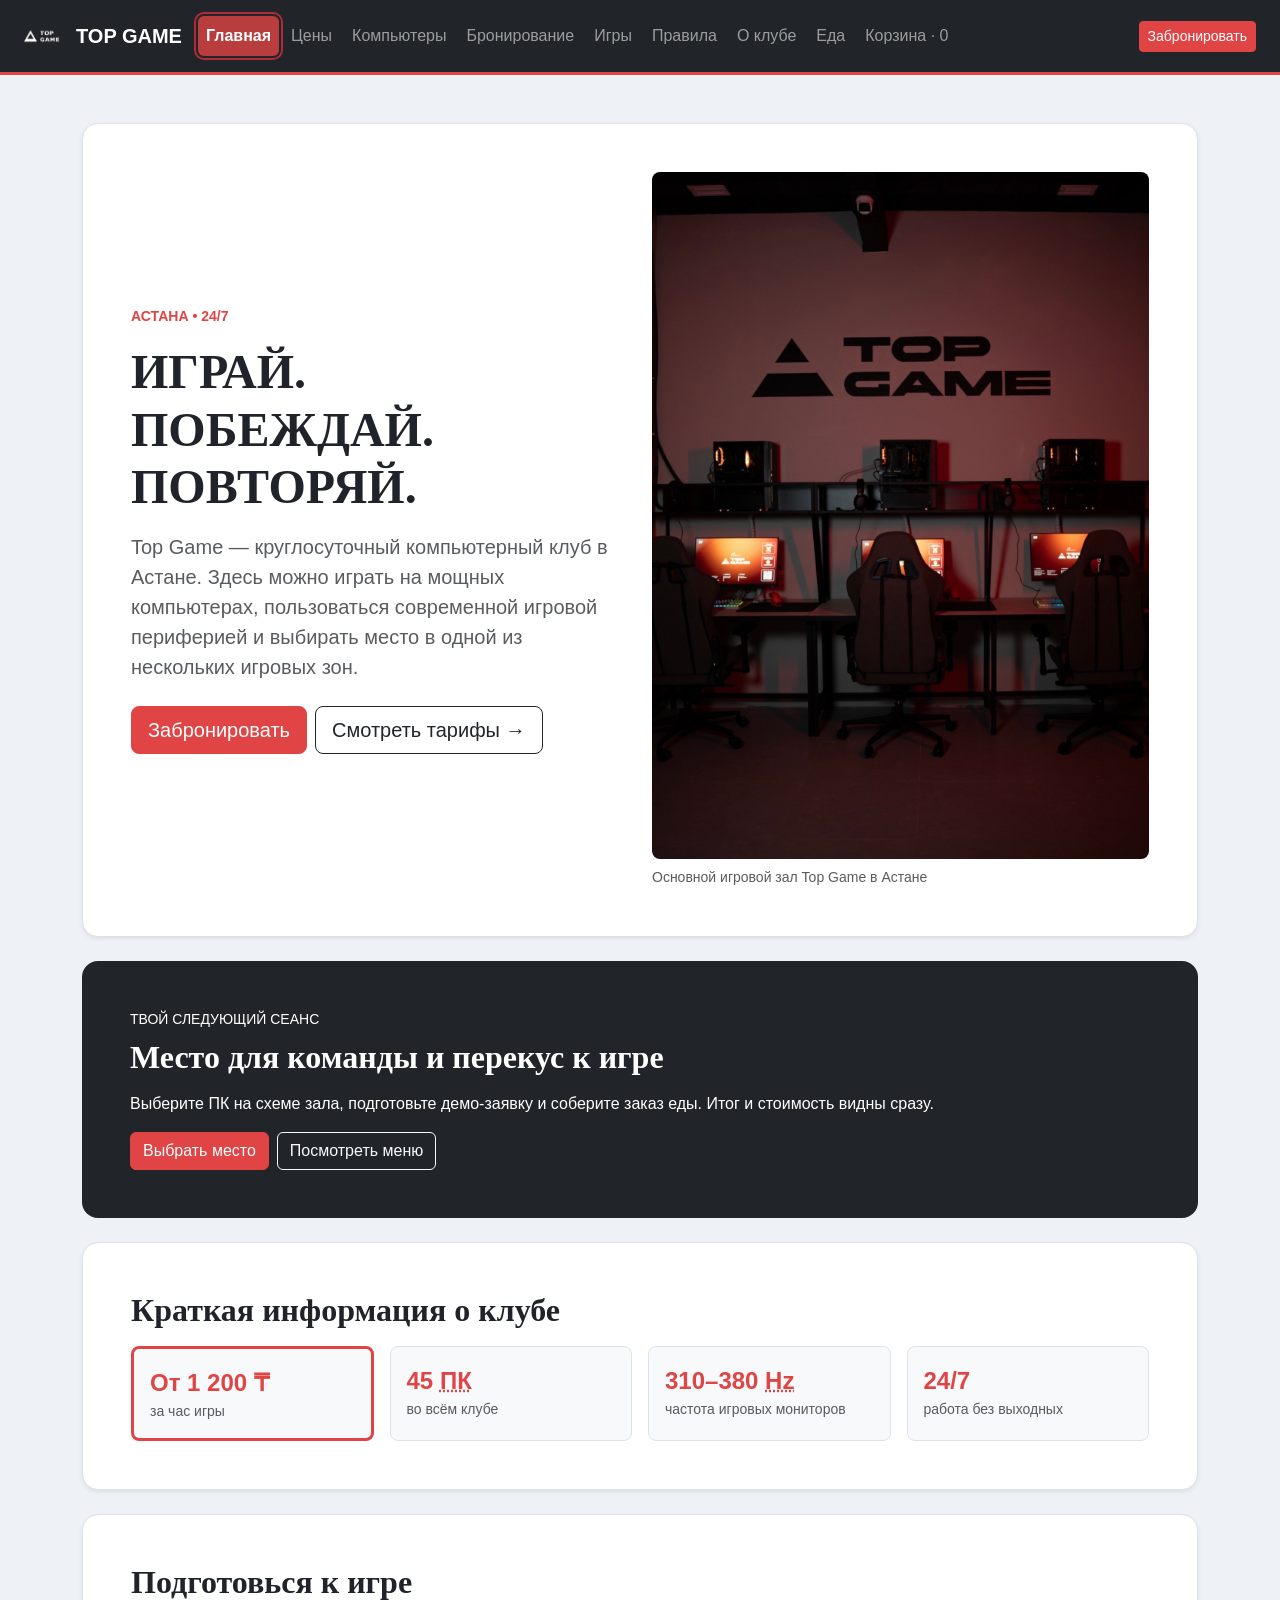
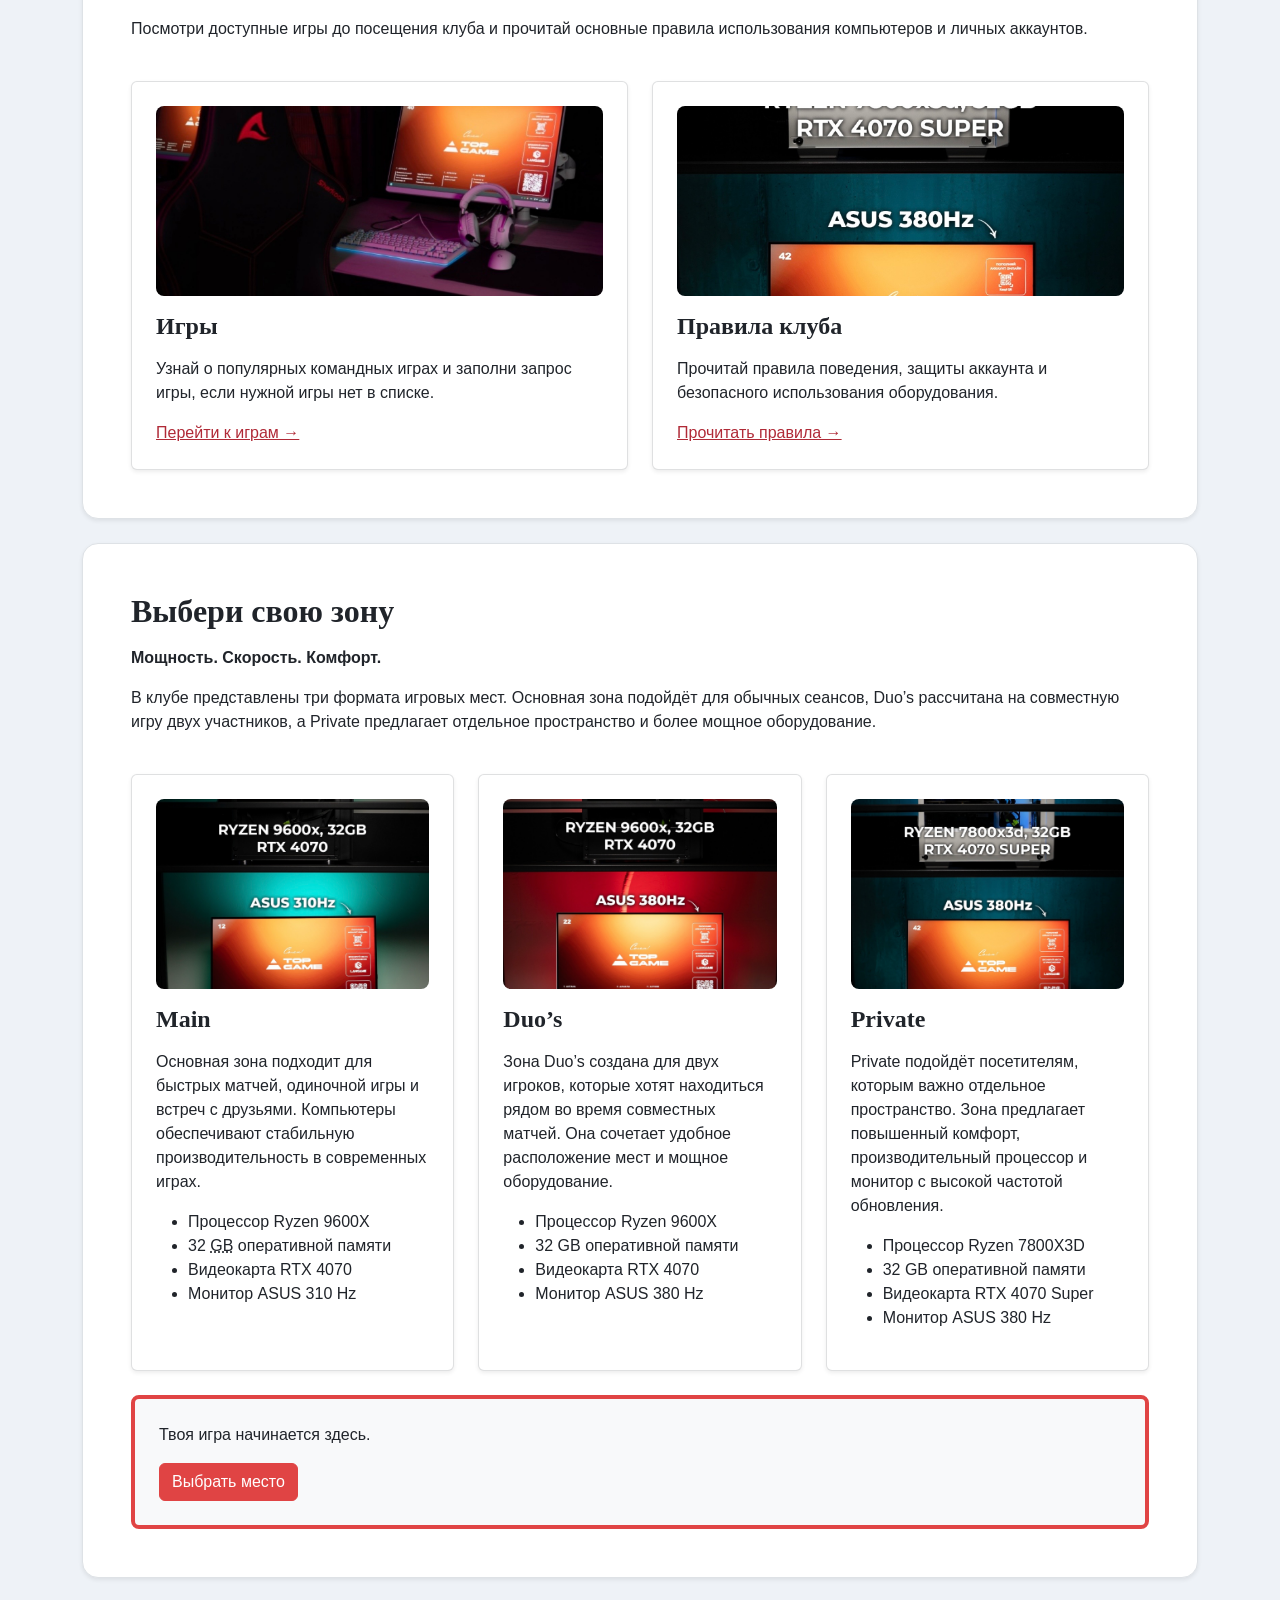
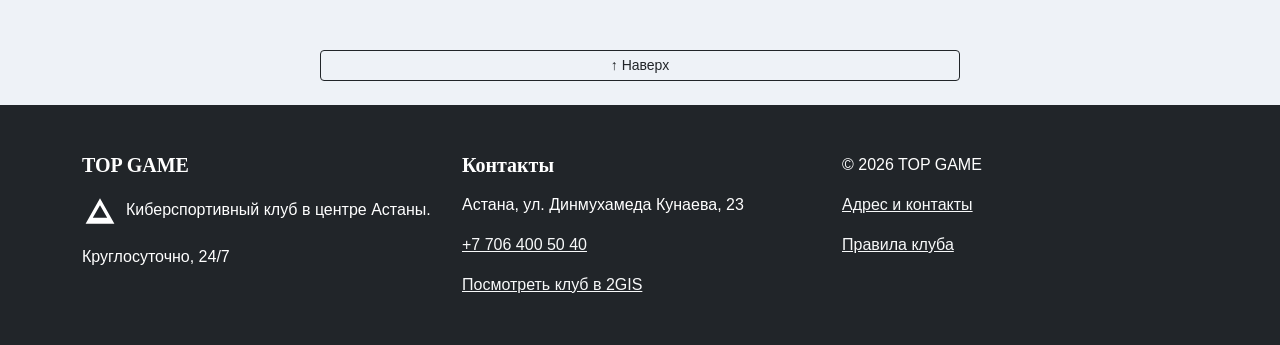
==== index.html @ 4247e0f8 "Add shared navigation and food menu, cart and demo checkout" ====
<!DOCTYPE html>
<html lang="ru">
    <head>
        <meta charset="UTF-8">
        <meta name="viewport" content="width=device-width, initial-scale=1.0">
        <meta name="description" content="Главная страница компьютерного клуба Top Game в Астане">
        <meta name="author" content="Ulan">
        <title>Главная — TOP GAME</title>
        <!-- Bootstrap supplies the layout; only CSS is used. -->
        <link rel="stylesheet" href="css/bootstrap.min.css">
        <link rel="stylesheet" href="css/base.css">
        <script src="js/data.js" defer></script>
        <script src="js/logic.js" defer></script>
        <script src="js/main.js" defer></script>
        <script src="js/food.js" defer></script>
    </head>
    <body id="page-top">
        <a id="skip-content" href="#index-content" class="visually-hidden-focusable d-inline-block p-3">Перейти к содержимому</a><!-- Authors: Ulan and Ali and Amir-->
        <!-- Bootstrap navbar layout; the mobile menu uses an HTML checkbox and CSS so the site needs no JavaScript. -->
        <header id="site-header" class="navbar navbar-expand-xl bg-dark border-bottom border-danger border-3 py-3" data-bs-theme="dark">
    <div class="container-fluid px-3 px-lg-4">
        <a id="brand-link" href="index.html" aria-label="Главная страница TOP GAME" class="navbar-brand d-flex align-items-center gap-2 fw-bold"><img src="images/logo.png" alt="Логотип TOP GAME" width="44" height="44" class="img-fluid object-fit-contain"><span>TOP GAME</span></a>
        <input type="checkbox" id="main-navigation-toggle" class="navbar-toggler-check visually-hidden d-xl-none" aria-controls="main-navigation">
        <label for="main-navigation-toggle" class="navbar-toggler d-xl-none"><span class="visually-hidden">Открыть или закрыть меню</span><span class="navbar-toggler-icon" aria-hidden="true"></span></label>
        <div id="main-navigation" class="navbar-collapse">
<nav aria-label="Основная навигация" class="flex-grow-1"><ul class="navbar-nav mx-xl-auto gap-xl-1">
<li class="nav-item"><a id="nav-index" href="index.html" class="nav-link px-2 active fw-bold" aria-current="page">Главная</a></li>
<li class="nav-item"><a id="nav-prices" href="prices.html" class="nav-link px-2">Цены</a></li>
<li class="nav-item"><a id="nav-computers" href="computers.html" class="nav-link px-2">Компьютеры</a></li>
<li class="nav-item"><a id="nav-booking" href="booking.html" class="nav-link px-2">Бронирование</a></li>
<li class="nav-item"><a id="nav-games" href="games.html" class="nav-link px-2">Игры</a></li>
<li class="nav-item"><a id="nav-rules" href="rules.html" class="nav-link px-2">Правила</a></li>
<li class="nav-item"><a id="nav-about" href="about.html" class="nav-link px-2">О клубе</a></li>
</ul></nav>
        <a id="header-booking-link" href="booking.html#booking-form" class="btn btn-danger btn-sm mt-3 mt-xl-0 ms-xl-3">Забронировать</a>
</div>
    </div>
</header>
        <!-- container limits long text to a readable width and stays centered at each Bootstrap breakpoint. -->
        <main class="container py-4 py-lg-5" id="index-content">
            <section class="bg-white border rounded-4 p-3 p-md-4 p-lg-5 mb-4 shadow-sm" id="index-section-1">
                <div class="row g-4 align-items-center">
                    <header class="col-12 col-lg-6">
                        <p class="text-danger fw-semibold text-uppercase small mb-3">Астана • 24/7</p>
                        <h1 class="fw-bold display-5 mb-3 text-center text-md-start" id="index-h1-1">ИГРАЙ.<br>ПОБЕЖДАЙ.<br>ПОВТОРЯЙ.</h1>
                        <p class="lead text-body-secondary mb-3">
                    Top Game — круглосуточный компьютерный клуб в Астане.
                    Здесь можно играть на мощных компьютерах, пользоваться
                    современной игровой периферией и выбирать место в одной
                    из нескольких игровых зон.
                </p>
                        <nav aria-label="Основные действия" class="d-flex flex-wrap gap-2 mt-4">
                            <a href="booking.html" class="btn btn-danger btn-lg" id="index-a-1">Забронировать</a>
                            <a href="prices.html" class="btn btn-outline-dark btn-lg" id="index-a-2">Смотреть тарифы →</a>
                        </nav>
                    </header>
                    <figure class="mb-0 col-12 col-lg-6" id="index-figure-1">
                        <img src="images/hero.jpg" alt="Основной игровой зал компьютерного клуба Top Game" class="img-fluid w-100 rounded-3">
                        <figcaption class="small text-body-secondary mt-2">Основной игровой зал Top Game в Астане</figcaption>
                    </figure>
                </div>
            </section>
            <aside aria-labelledby="features-title" class="bg-white border rounded-4 p-3 p-md-4 p-lg-5 mb-4 shadow-sm" id="index-aside-1">
                <h2 id="features-title" class="fw-bold h2 mb-3">Краткая информация о клубе</h2>
                <ul class="row g-3 list-unstyled mb-0">
                    <li class="col-12 col-sm-6 col-lg-3">
                        <div class="border rounded-3 p-3 h-100 bg-body-tertiary border-danger border-top border-3">
                            <strong class="d-block text-danger fs-4 fw-bold">От 1 200 ₸</strong>
                            <span class="d-block text-body-secondary small">за час игры</span>
                        </div>
                    </li>
                    <li class="col-12 col-sm-6 col-lg-3">
                        <div class="border rounded-3 p-3 h-100 bg-body-tertiary">
                            <strong class="d-block text-danger fs-4 fw-bold">45 <abbr title="персональных компьютеров">ПК</abbr>
                            </strong>
                            <span class="d-block text-body-secondary small">во всём клубе</span>
                        </div>
                    </li>
                    <li class="col-12 col-sm-6 col-lg-3">
                        <div class="border rounded-3 p-3 h-100 bg-body-tertiary">
                            <strong class="d-block text-danger fs-4 fw-bold">310–380 <abbr title="герц">Hz</abbr>
                            </strong>
                            <span class="d-block text-body-secondary small">частота игровых мониторов</span>
                        </div>
                    </li>
                    <li class="col-12 col-sm-6 col-lg-3">
                        <div class="border rounded-3 p-3 h-100 bg-body-tertiary">
                            <strong class="d-block text-danger fs-4 fw-bold">24/7</strong>
                            <span class="d-block text-body-secondary small">работа без выходных</span>
                        </div>
                    </li>
                </ul>
            </aside>
            <section id="visitor-guide" class="bg-white border rounded-4 p-3 p-md-4 p-lg-5 mb-4 shadow-sm">
                <header>
                    <h2 class="fw-bold h2 mb-3">Подготовься к игре</h2>
                    <p class="mb-3">
                    Посмотри доступные игры до посещения клуба и прочитай
                    основные правила использования компьютеров и личных аккаунтов.
                </p>
                </header>
                <!-- div используется только для размещения двух самостоятельных статей рядом. -->
                <!-- Bootstrap Cards / grid: official card and card-body markup adapted to existing club content; semantic articles and figures retained. https://getbootstrap.com/docs/5.3/components/card/ -->
                <div class="mt-1 row g-4">
                    <div class="col-12 col-md-6">
                        <article class="card h-100 shadow-sm" id="index-article-1">
                            <div class="card-body p-3 p-lg-4">
                                <img src="images/peripherals.jpg" alt="Игровая клавиатура, мышь и гарнитура Top Game" class="w-100 object-fit-cover rounded-3 mb-3" height="190">
                                <h3 class="fw-bold h4 mb-3 card-title">Игры</h3>
                                <p class="mb-3 card-text">
                        Узнай о популярных командных играх и заполни запрос игры,
                        если нужной игры нет в списке.
                    </p>
                                <a href="games.html" id="index-a-3">Перейти к играм →</a>
                            </div>
                        </article>
                    </div>
                    <div class="col-12 col-md-6">
                        <article class="card h-100 shadow-sm" id="index-article-2">
                            <div class="card-body p-3 p-lg-4">
                                <img src="images/private-zone.jpg" alt="Аккуратно организованное место в зоне Private" class="w-100 object-fit-cover rounded-3 mb-3" height="190">
                                <h3 class="fw-bold h4 mb-3 card-title">Правила клуба</h3>
                                <p class="mb-3 card-text">
                        Прочитай правила поведения, защиты аккаунта и
                        безопасного использования оборудования.
                    </p>
                                <a href="rules.html" id="index-a-4">Прочитать правила →</a>
                            </div>
                        </article>
                    </div>
                </div>
            </section>
            <section id="gaming-zones" class="bg-white border rounded-4 p-3 p-md-4 p-lg-5 mb-4 shadow-sm">
                <header>
                    <h2 class="fw-bold h2 mb-3">Выбери свою зону</h2>
                    <p class="mb-3">
                        <strong>Мощность. Скорость. Комфорт.</strong>
                    </p>
                    <p class="mb-3">
                    В клубе представлены три формата игровых мест. Основная
                    зона подойдёт для обычных сеансов, Duo’s рассчитана на
                    совместную игру двух участников, а Private предлагает
                    отдельное пространство и более мощное оборудование.
                </p>
                </header>
                <!-- div используется только для расположения самостоятельных статей в сетке и не заменяет смысловой раздел -->
                <!-- Bootstrap Cards / grid: official card and card-body markup adapted to existing club content; semantic articles and figures retained. https://getbootstrap.com/docs/5.3/components/card/ -->
                <div class="mt-1 row g-4">
                    <div class="col-12 col-md-6 col-lg-4">
                        <article class="card h-100 shadow-sm" id="index-article-3">
                            <div class="card-body p-3 p-lg-4">
                                <img src="images/main-zone.jpg" alt="Компьютерное место в основной зоне Main" class="w-100 object-fit-cover rounded-3 mb-3" height="190">
                                <h3 class="fw-bold h4 mb-3 card-title">Main</h3>
                                <p class="mb-3 card-text">
                        Основная зона подходит для быстрых матчей, одиночной
                        игры и встреч с друзьями. Компьютеры обеспечивают
                        стабильную производительность в современных играх.
                    </p>
                                <ul>
                                    <li>Процессор Ryzen 9600X</li>
                                    <li>32 <abbr title="гигабайта">GB</abbr> оперативной памяти</li>
                                    <li>Видеокарта RTX 4070</li>
                                    <li>Монитор ASUS 310 Hz</li>
                                </ul>
                            </div>
                        </article>
                    </div>
                    <div class="col-12 col-md-6 col-lg-4">
                        <article class="card h-100 shadow-sm" id="index-article-4">
                            <div class="card-body p-3 p-lg-4">
                                <img src="images/duos-zone.jpg" alt="Два компьютерных места в игровой зоне Duo’s" class="w-100 object-fit-cover rounded-3 mb-3" height="190">
                                <h3 class="fw-bold h4 mb-3 card-title">Duo’s</h3>
                                <p class="mb-3 card-text">
                        Зона Duo’s создана для двух игроков, которые хотят
                        находиться рядом во время совместных матчей. Она
                        сочетает удобное расположение мест и мощное оборудование.
                    </p>
                                <ul>
                                    <li>Процессор Ryzen 9600X</li>
                                    <li>32 GB оперативной памяти</li>
                                    <li>Видеокарта RTX 4070</li>
                                    <li>Монитор ASUS 380 Hz</li>
                                </ul>
                            </div>
                        </article>
                    </div>
                    <div class="col-12 col-md-6 col-lg-4">
                        <article class="card h-100 shadow-sm" id="index-article-5">
                            <div class="card-body p-3 p-lg-4">
                                <img src="images/private-zone.jpg" alt="Компьютерное место в приватной зоне Private" class="w-100 object-fit-cover rounded-3 mb-3" height="190">
                                <h3 class="fw-bold h4 mb-3 card-title">Private</h3>
                                <p class="mb-3 card-text">
                        Private подойдёт посетителям, которым важно отдельное
                        пространство. Зона предлагает повышенный комфорт,
                        производительный процессор и монитор с высокой
                        частотой обновления.
                    </p>
                                <ul>
                                    <li>Процессор Ryzen 7800X3D</li>
                                    <li>32 GB оперативной памяти</li>
                                    <li>Видеокарта RTX 4070 Super</li>
                                    <li>Монитор ASUS 380 Hz</li>
                                </ul>
                            </div>
                        </article>
                    </div>
                </div>
                <footer class="bg-body-tertiary border border-start border-danger border-4 rounded-3 p-3 p-md-4 mt-4">
                    <p class="mb-3">Твоя игра начинается здесь.</p>
                    <a href="booking.html" class="btn btn-danger" id="index-a-5">Выбрать место</a>
                </footer>
            </section>
        </main>
        <a href="#page-top" class="btn btn-outline-dark btn-sm d-block mx-auto mb-4 w-50" id="index-a-6">↑ Наверх</a>
        <footer id="site-footer" class="bg-dark text-white py-5 mt-4">
    <div class="container"><div class="row g-4 align-items-start">
        <section class="col-12 col-md-6 col-lg-4" aria-labelledby="footer-brand-title">
            <h2 id="footer-brand-title" class="h5 fw-bold mb-3">TOP GAME</h2>
            <p><img src="images/logo-mark-white.svg" alt="Знак TOP GAME" width="36" class="img-fluid me-2">Киберспортивный клуб в центре Астаны.</p>
            <p class="mb-0">Круглосуточно, 24/7</p>
        </section>
        <section class="col-12 col-md-6 col-lg-4" aria-labelledby="footer-contacts-title">
            <h2 id="footer-contacts-title" class="h5 fw-bold mb-3">Контакты</h2>
            <address class="fst-normal">
<p>Астана, ул. Динмухамеда Кунаева, 23</p>
<a id="footer-phone" href="tel:+77064005040" class="link-light">+7 706 400 50 40</a>
</address>
            <a id="footer-map" href="https://2gis.kz/astana/firm/70000001080411948" target="_blank" rel="noopener noreferrer" class="link-light">Посмотреть клуб в 2GIS</a>
        </section>
        <div class="col-12 col-md-6 col-lg-4">
<p>© 2026 TOP GAME</p>
<p><a id="footer-contacts-link" href="about.html#contacts" class="link-light">Адрес и контакты</a></p>
<a id="footer-rules-link" href="rules.html" class="link-light">Правила клуба</a>
</div>
    </div></div>
</footer>
    </body>
</html>
---- css/base.css ----
/* Bootstrap owns layout, spacing, typography scales and breakpoints.
   These rules add the club's visual identity without rebuilding its grid. */
:root {
    --bs-body-bg: #eef2f7;
    --bs-body-color: #20242a;
    --bs-body-font-family: Arial, Helvetica, sans-serif;
    --bs-danger-rgb: 224, 68, 68;
    --bs-link-color: #b02a37;
    --bs-link-color-rgb: 176, 42, 55;
    --bs-link-hover-color: #842029;
    --bs-link-hover-color-rgb: 132, 32, 41;
}

/* Keep the club's original serif display font for headings. */
h1,
h2,
h3,
.card-title {
    font-family: Georgia, "Times New Roman", serif;
}

/* Use the club red for primary actions and provide a clear hover shade. */
.btn-danger {
    --bs-btn-bg: #e04444;
    --bs-btn-border-color: #e04444;
    --bs-btn-hover-bg: #c93838;
    --bs-btn-hover-border-color: #c93838;
    --bs-btn-active-bg: #b02a37;
    --bs-btn-active-border-color: #b02a37;
}

/* Match outlined actions to the same palette. */
.btn-outline-danger {
    --bs-btn-color: #b02a37;
    --bs-btn-border-color: #b02a37;
    --bs-btn-hover-bg: #b02a37;
    --bs-btn-hover-border-color: #b02a37;
}

/* A subtle club-red highlight makes navigation states easy to spot. */
.navbar .nav-link {
    border-radius: var(--bs-border-radius);
    transition: color 150ms ease, background-color 150ms ease;
}

.navbar .nav-link:hover,
.navbar .nav-link:focus-visible,
.navbar .nav-link.active {
    color: #fff;
    background-color: rgba(var(--bs-danger-rgb), 0.8);
}

/* Bootstrap cards use a light gray surface by default; keep content white. */
.card {
    --bs-card-bg: #fff;
    --bs-card-border-color: rgba(32, 36, 42, 0.14);
}

/* Carry the brand color into focused form controls and selected checkboxes. */
.form-control:focus,
.form-select:focus {
    border-color: #e04444;
    box-shadow: 0 0 0 0.25rem rgba(224, 68, 68, 0.2);
}

.form-check-input:checked {
    background-color: #e04444;
    border-color: #e04444;
}

::selection {
    color: #fff;
    background-color: #b02a37;
}

/* The existing about-page photo needs darkening for readable white text.
   Bootstrap supplies positioning, sizing and the overlay's z-index. */
.brand-backdrop {
    filter: brightness(35%);
}

/* A checkbox keeps the mobile navigation usable without JavaScript. */
@media (max-width: 1199.98px) {
    .navbar-toggler-check:not(:checked) ~ .navbar-collapse { display: none; }
    .navbar-toggler-check:checked ~ .navbar-collapse { display: block; flex-basis: 100%; }
    .navbar-toggler-check:focus-visible + .navbar-toggler { outline: 3px solid #fff; outline-offset: 3px; }
}

/* Ready for class changes in the next assignment; no JavaScript is loaded. */
.hidden { display: none !important; }
.active { outline: 2px solid #b02a37; outline-offset: 2px; }
.selected { border-color: #b02a37 !important; box-shadow: 0 0 0 2px rgba(176, 42, 55, 0.15); }
.error { color: #842029; background-color: #f8d7da; border-color: #b02a37 !important; }
.success { color: #0f5132; background-color: #d1e7dd; border-color: #146c43 !important; }
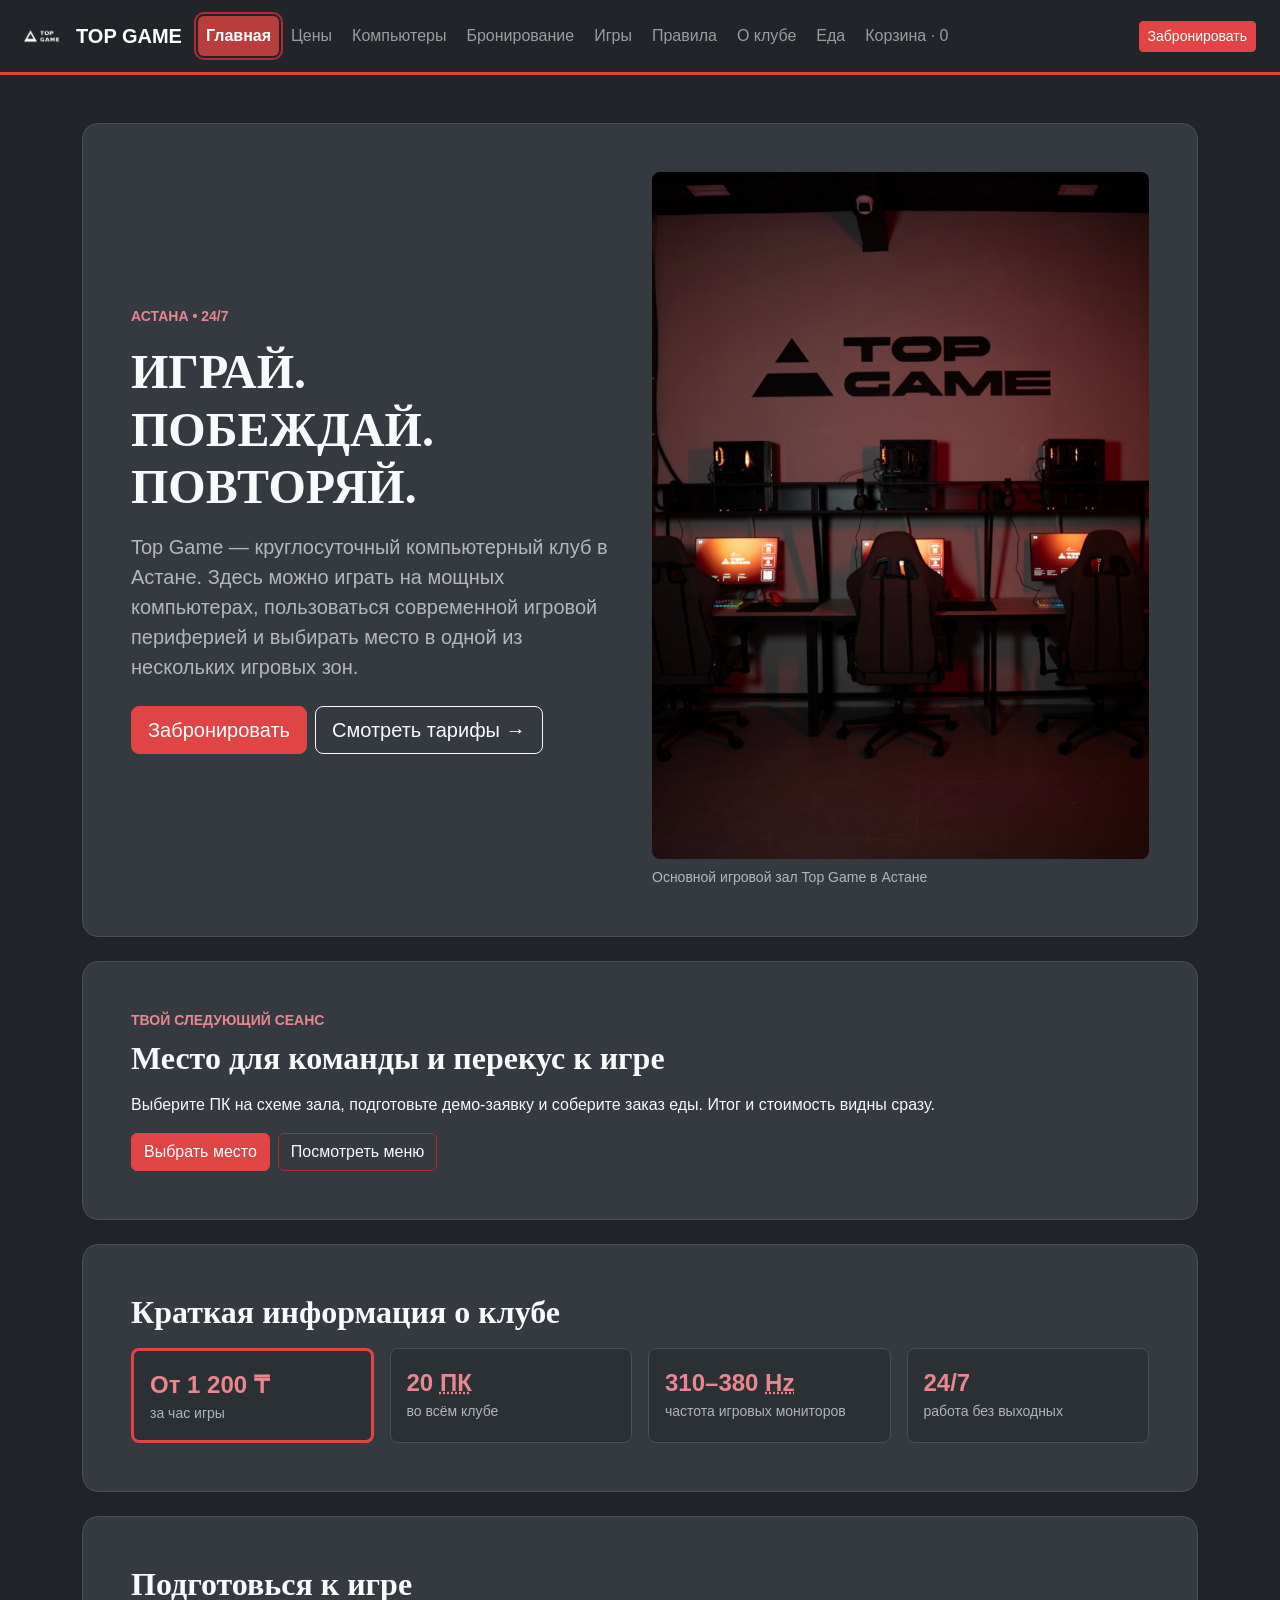
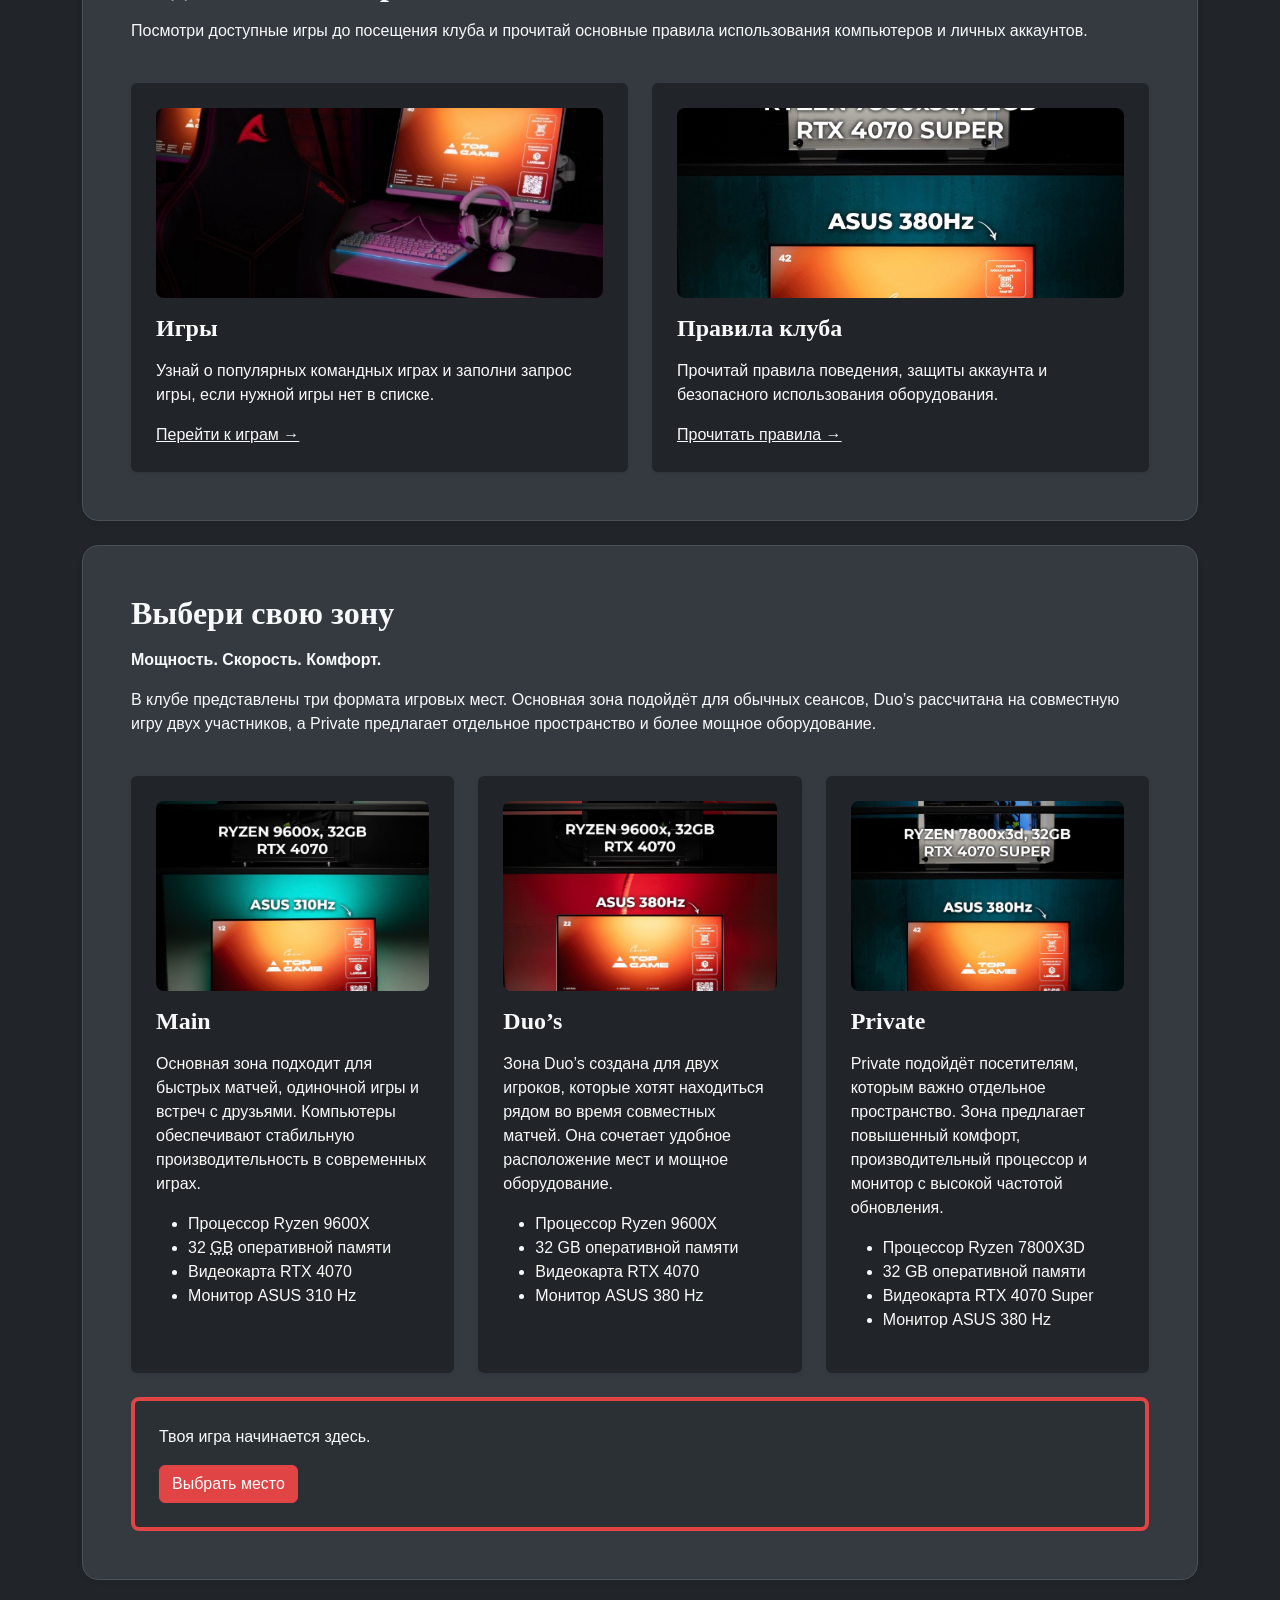
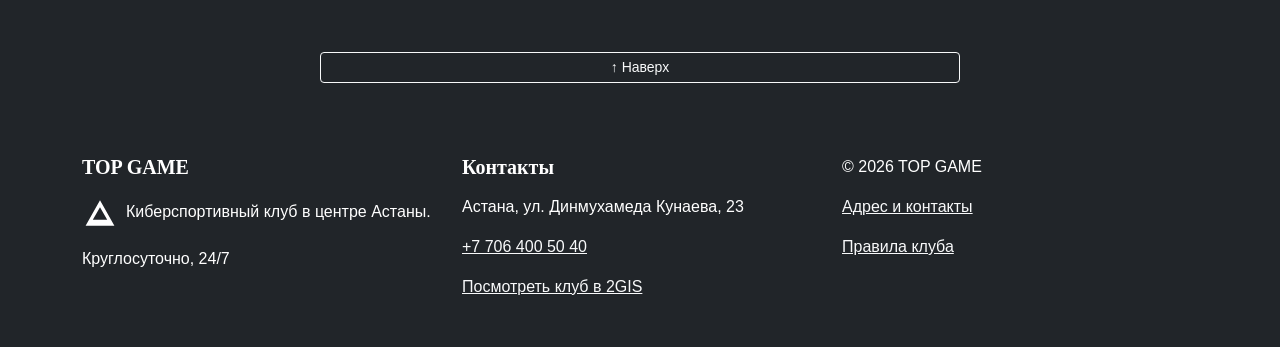
==== commit 2f55a7fb: "Add simplified JavaScript and interactive club website" ====
--- a/index.html
+++ b/index.html
@@ -1,5 +1,5 @@
 <!DOCTYPE html>
-<html lang="ru">
+<html lang="ru" data-bs-theme="dark">
     <head>
         <meta charset="UTF-8">
         <meta name="viewport" content="width=device-width, initial-scale=1.0">
@@ -14,8 +14,8 @@
         <script src="js/main.js" defer></script>
         <script src="js/food.js" defer></script>
     </head>
-    <body id="page-top">
-        <a id="skip-content" href="#index-content" class="visually-hidden-focusable d-inline-block p-3">Перейти к содержимому</a><!-- Authors: Ulan and Ali and Amir-->
+    <body id="page-top" class="bg-dark text-light">
+        <a id="skip-content" href="#index-content" class="visually-hidden-focusable d-inline-block p-3 link-light">Перейти к содержимому</a><!-- Authors: Ulan and Ali and Amir-->
         <!-- Bootstrap navbar layout; the mobile menu uses an HTML checkbox and CSS so the site needs no JavaScript. -->
         <header id="site-header" class="navbar navbar-expand-xl bg-dark border-bottom border-danger border-3 py-3" data-bs-theme="dark">
     <div class="container-fluid px-3 px-lg-4">
@@ -31,6 +31,8 @@
 <li class="nav-item"><a id="nav-games" href="games.html" class="nav-link px-2">Игры</a></li>
 <li class="nav-item"><a id="nav-rules" href="rules.html" class="nav-link px-2">Правила</a></li>
 <li class="nav-item"><a id="nav-about" href="about.html" class="nav-link px-2">О клубе</a></li>
+<li class="nav-item"><a id="nav-food" class="nav-link px-2" href="booking.html#food-menu">Еда</a></li>
+<li class="nav-item"><a id="nav-cart" class="nav-link px-2" href="booking.html#food-cart">Корзина · 0</a></li>
 </ul></nav>
         <a id="header-booking-link" href="booking.html#booking-form" class="btn btn-danger btn-sm mt-3 mt-xl-0 ms-xl-3">Забронировать</a>
 </div>
@@ -38,10 +40,12 @@
 </header>
         <!-- container limits long text to a readable width and stays centered at each Bootstrap breakpoint. -->
         <main class="container py-4 py-lg-5" id="index-content">
-            <section class="bg-white border rounded-4 p-3 p-md-4 p-lg-5 mb-4 shadow-sm" id="index-section-1">
+
+
+            <section class="bg-body-secondary border rounded-4 p-3 p-md-4 p-lg-5 mb-4 shadow-sm" id="index-section-1">
                 <div class="row g-4 align-items-center">
                     <header class="col-12 col-lg-6">
-                        <p class="text-danger fw-semibold text-uppercase small mb-3">Астана • 24/7</p>
+                        <p class="text-danger-emphasis fw-semibold text-uppercase small mb-3">Астана • 24/7</p>
                         <h1 class="fw-bold display-5 mb-3 text-center text-md-start" id="index-h1-1">ИГРАЙ.<br>ПОБЕЖДАЙ.<br>ПОВТОРЯЙ.</h1>
                         <p class="lead text-body-secondary mb-3">
                     Top Game — круглосуточный компьютерный клуб в Астане.
@@ -51,7 +55,7 @@
                 </p>
                         <nav aria-label="Основные действия" class="d-flex flex-wrap gap-2 mt-4">
                             <a href="booking.html" class="btn btn-danger btn-lg" id="index-a-1">Забронировать</a>
-                            <a href="prices.html" class="btn btn-outline-dark btn-lg" id="index-a-2">Смотреть тарифы →</a>
+                            <a href="prices.html" class="btn btn-outline-light btn-lg" id="index-a-2">Смотреть тарифы →</a>
                         </nav>
                     </header>
                     <figure class="mb-0 col-12 col-lg-6" id="index-figure-1">
@@ -60,38 +64,47 @@
                     </figure>
                 </div>
             </section>
-            <aside aria-labelledby="features-title" class="bg-white border rounded-4 p-3 p-md-4 p-lg-5 mb-4 shadow-sm" id="index-aside-1">
+            <section class="bg-body-secondary border rounded-4 p-3 p-md-4 p-lg-5 mb-4 shadow-sm">
+                <p class="small text-uppercase text-danger-emphasis fw-semibold mb-2">Твой следующий сеанс</p>
+                <h2 class="h2 fw-bold mb-3">Место для команды и перекус к игре</h2>
+                <p class="mb-3">Выберите ПК на схеме зала, подготовьте демо-заявку и соберите заказ еды. Итог и стоимость видны сразу.</p>
+                <div class="d-flex flex-wrap gap-2">
+                    <a class="btn btn-danger" href="booking.html#seat-map">Выбрать место</a>
+                    <a class="btn btn-outline-danger text-light" href="booking.html#food-menu">Посмотреть меню</a>
+                </div>
+            </section>
+            <aside aria-labelledby="features-title" class="bg-body-secondary border rounded-4 p-3 p-md-4 p-lg-5 mb-4 shadow-sm" id="index-aside-1">
                 <h2 id="features-title" class="fw-bold h2 mb-3">Краткая информация о клубе</h2>
                 <ul class="row g-3 list-unstyled mb-0">
                     <li class="col-12 col-sm-6 col-lg-3">
                         <div class="border rounded-3 p-3 h-100 bg-body-tertiary border-danger border-top border-3">
-                            <strong class="d-block text-danger fs-4 fw-bold">От 1 200 ₸</strong>
+                            <strong class="d-block text-danger-emphasis fs-4 fw-bold">От 1 200 ₸</strong>
                             <span class="d-block text-body-secondary small">за час игры</span>
                         </div>
                     </li>
                     <li class="col-12 col-sm-6 col-lg-3">
                         <div class="border rounded-3 p-3 h-100 bg-body-tertiary">
-                            <strong class="d-block text-danger fs-4 fw-bold">45 <abbr title="персональных компьютеров">ПК</abbr>
+                            <strong class="d-block text-danger-emphasis fs-4 fw-bold">20 <abbr title="персональных компьютеров">ПК</abbr>
                             </strong>
                             <span class="d-block text-body-secondary small">во всём клубе</span>
                         </div>
                     </li>
                     <li class="col-12 col-sm-6 col-lg-3">
                         <div class="border rounded-3 p-3 h-100 bg-body-tertiary">
-                            <strong class="d-block text-danger fs-4 fw-bold">310–380 <abbr title="герц">Hz</abbr>
+                            <strong class="d-block text-danger-emphasis fs-4 fw-bold">310–380 <abbr title="герц">Hz</abbr>
                             </strong>
                             <span class="d-block text-body-secondary small">частота игровых мониторов</span>
                         </div>
                     </li>
                     <li class="col-12 col-sm-6 col-lg-3">
                         <div class="border rounded-3 p-3 h-100 bg-body-tertiary">
-                            <strong class="d-block text-danger fs-4 fw-bold">24/7</strong>
+                            <strong class="d-block text-danger-emphasis fs-4 fw-bold">24/7</strong>
                             <span class="d-block text-body-secondary small">работа без выходных</span>
                         </div>
                     </li>
                 </ul>
             </aside>
-            <section id="visitor-guide" class="bg-white border rounded-4 p-3 p-md-4 p-lg-5 mb-4 shadow-sm">
+            <section id="visitor-guide" class="bg-body-secondary border rounded-4 p-3 p-md-4 p-lg-5 mb-4 shadow-sm">
                 <header>
                     <h2 class="fw-bold h2 mb-3">Подготовься к игре</h2>
                     <p class="mb-3">
@@ -103,7 +116,7 @@
                 <!-- Bootstrap Cards / grid: official card and card-body markup adapted to existing club content; semantic articles and figures retained. https://getbootstrap.com/docs/5.3/components/card/ -->
                 <div class="mt-1 row g-4">
                     <div class="col-12 col-md-6">
-                        <article class="card h-100 shadow-sm" id="index-article-1">
+                        <article class="card h-100 shadow-sm bg-dark text-light" id="index-article-1">
                             <div class="card-body p-3 p-lg-4">
                                 <img src="images/peripherals.jpg" alt="Игровая клавиатура, мышь и гарнитура Top Game" class="w-100 object-fit-cover rounded-3 mb-3" height="190">
                                 <h3 class="fw-bold h4 mb-3 card-title">Игры</h3>
@@ -111,12 +124,12 @@
                         Узнай о популярных командных играх и заполни запрос игры,
                         если нужной игры нет в списке.
                     </p>
-                                <a href="games.html" id="index-a-3">Перейти к играм →</a>
+                                <a href="games.html" id="index-a-3" class="link-light">Перейти к играм →</a>
                             </div>
                         </article>
                     </div>
                     <div class="col-12 col-md-6">
-                        <article class="card h-100 shadow-sm" id="index-article-2">
+                        <article class="card h-100 shadow-sm bg-dark text-light" id="index-article-2">
                             <div class="card-body p-3 p-lg-4">
                                 <img src="images/private-zone.jpg" alt="Аккуратно организованное место в зоне Private" class="w-100 object-fit-cover rounded-3 mb-3" height="190">
                                 <h3 class="fw-bold h4 mb-3 card-title">Правила клуба</h3>
@@ -124,13 +137,13 @@
                         Прочитай правила поведения, защиты аккаунта и
                         безопасного использования оборудования.
                     </p>
-                                <a href="rules.html" id="index-a-4">Прочитать правила →</a>
-                            </div>
-                        </article>
-                    </div>
-                </div>
-            </section>
-            <section id="gaming-zones" class="bg-white border rounded-4 p-3 p-md-4 p-lg-5 mb-4 shadow-sm">
+                                <a href="rules.html" id="index-a-4" class="link-light">Прочитать правила →</a>
+                            </div>
+                        </article>
+                    </div>
+                </div>
+            </section>
+            <section id="gaming-zones" class="bg-body-secondary border rounded-4 p-3 p-md-4 p-lg-5 mb-4 shadow-sm">
                 <header>
                     <h2 class="fw-bold h2 mb-3">Выбери свою зону</h2>
                     <p class="mb-3">
@@ -147,7 +160,7 @@
                 <!-- Bootstrap Cards / grid: official card and card-body markup adapted to existing club content; semantic articles and figures retained. https://getbootstrap.com/docs/5.3/components/card/ -->
                 <div class="mt-1 row g-4">
                     <div class="col-12 col-md-6 col-lg-4">
-                        <article class="card h-100 shadow-sm" id="index-article-3">
+                        <article class="card h-100 shadow-sm bg-dark text-light" id="index-article-3">
                             <div class="card-body p-3 p-lg-4">
                                 <img src="images/main-zone.jpg" alt="Компьютерное место в основной зоне Main" class="w-100 object-fit-cover rounded-3 mb-3" height="190">
                                 <h3 class="fw-bold h4 mb-3 card-title">Main</h3>
@@ -166,7 +179,7 @@
                         </article>
                     </div>
                     <div class="col-12 col-md-6 col-lg-4">
-                        <article class="card h-100 shadow-sm" id="index-article-4">
+                        <article class="card h-100 shadow-sm bg-dark text-light" id="index-article-4">
                             <div class="card-body p-3 p-lg-4">
                                 <img src="images/duos-zone.jpg" alt="Два компьютерных места в игровой зоне Duo’s" class="w-100 object-fit-cover rounded-3 mb-3" height="190">
                                 <h3 class="fw-bold h4 mb-3 card-title">Duo’s</h3>
@@ -185,7 +198,7 @@
                         </article>
                     </div>
                     <div class="col-12 col-md-6 col-lg-4">
-                        <article class="card h-100 shadow-sm" id="index-article-5">
+                        <article class="card h-100 shadow-sm bg-dark text-light" id="index-article-5">
                             <div class="card-body p-3 p-lg-4">
                                 <img src="images/private-zone.jpg" alt="Компьютерное место в приватной зоне Private" class="w-100 object-fit-cover rounded-3 mb-3" height="190">
                                 <h3 class="fw-bold h4 mb-3 card-title">Private</h3>
@@ -211,7 +224,7 @@
                 </footer>
             </section>
         </main>
-        <a href="#page-top" class="btn btn-outline-dark btn-sm d-block mx-auto mb-4 w-50" id="index-a-6">↑ Наверх</a>
+        <a href="#page-top" class="btn btn-outline-light btn-sm d-block mx-auto mb-4 w-50" id="index-a-6">↑ Наверх</a>
         <footer id="site-footer" class="bg-dark text-white py-5 mt-4">
     <div class="container"><div class="row g-4 align-items-start">
         <section class="col-12 col-md-6 col-lg-4" aria-labelledby="footer-brand-title">
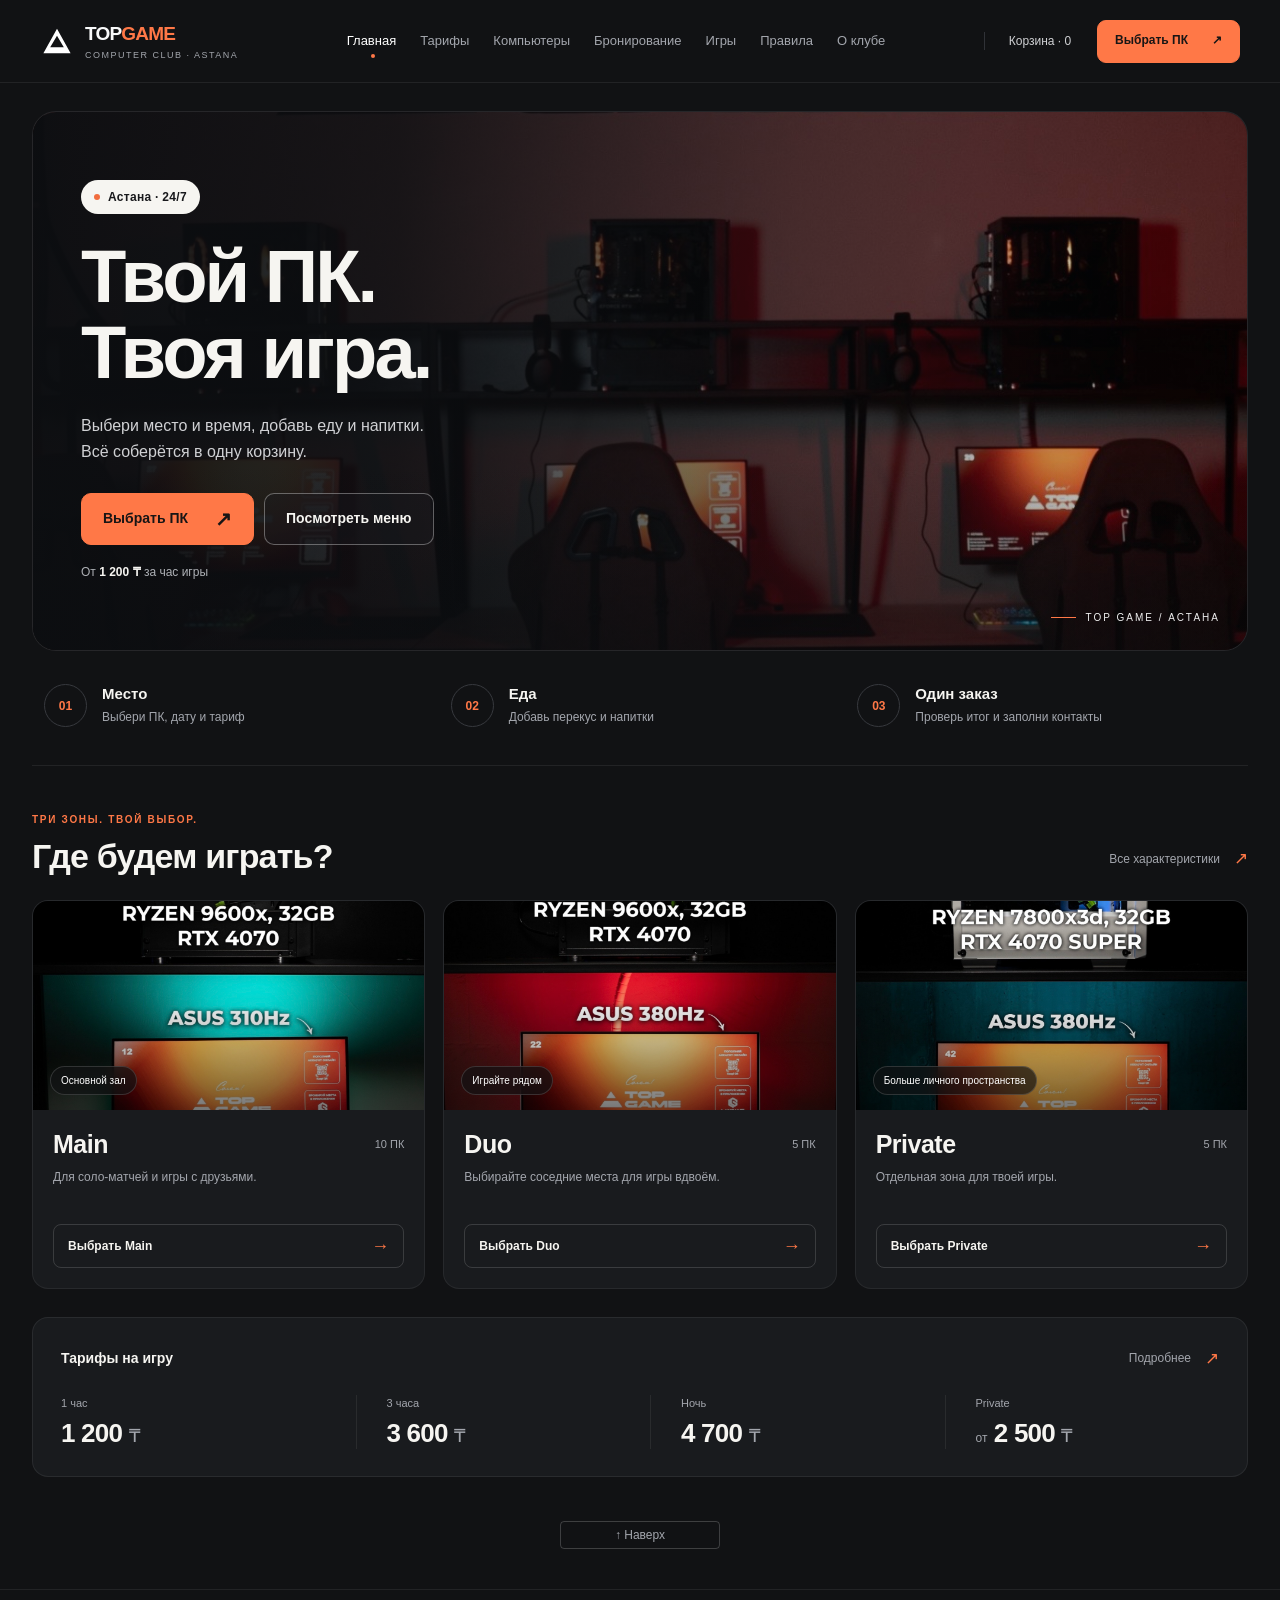
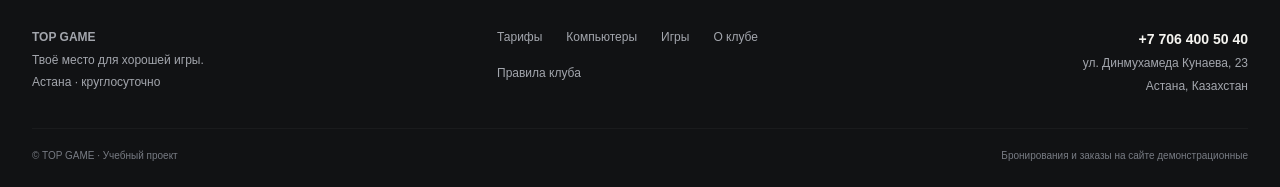
==== commit 870ba00a: "Redesign booking with unified basket and refresh club pages" ====
--- a/index.html
+++ b/index.html
@@ -2,6 +2,7 @@
 <html lang="ru" data-bs-theme="dark">
     <head>
         <meta charset="UTF-8">
+    <link rel="icon" type="image/svg+xml" href="images/logo-mark-white.svg">
         <meta name="viewport" content="width=device-width, initial-scale=1.0">
         <meta name="description" content="Главная страница компьютерного клуба Top Game в Астане">
         <meta name="author" content="Ulan">
@@ -9,243 +10,95 @@
         <!-- Bootstrap supplies the layout; only CSS is used. -->
         <link rel="stylesheet" href="css/bootstrap.min.css">
         <link rel="stylesheet" href="css/base.css">
+        <link rel="stylesheet" href="css/home.css">
         <script src="js/data.js" defer></script>
         <script src="js/logic.js" defer></script>
         <script src="js/main.js" defer></script>
         <script src="js/food.js" defer></script>
     </head>
     <body id="page-top" class="bg-dark text-light">
-        <a id="skip-content" href="#index-content" class="visually-hidden-focusable d-inline-block p-3 link-light">Перейти к содержимому</a><!-- Authors: Ulan and Ali and Amir-->
+        <a id="skip-content" href="#index-content" class="skip-link">К содержимому</a><!-- Authors: Ulan and Ali and Amir-->
         <!-- Bootstrap navbar layout; the mobile menu uses an HTML checkbox and CSS so the site needs no JavaScript. -->
-        <header id="site-header" class="navbar navbar-expand-xl bg-dark border-bottom border-danger border-3 py-3" data-bs-theme="dark">
-    <div class="container-fluid px-3 px-lg-4">
-        <a id="brand-link" href="index.html" aria-label="Главная страница TOP GAME" class="navbar-brand d-flex align-items-center gap-2 fw-bold"><img src="images/logo.png" alt="Логотип TOP GAME" width="44" height="44" class="img-fluid object-fit-contain"><span>TOP GAME</span></a>
-        <input type="checkbox" id="main-navigation-toggle" class="navbar-toggler-check visually-hidden d-xl-none" aria-controls="main-navigation">
-        <label for="main-navigation-toggle" class="navbar-toggler d-xl-none"><span class="visually-hidden">Открыть или закрыть меню</span><span class="navbar-toggler-icon" aria-hidden="true"></span></label>
-        <div id="main-navigation" class="navbar-collapse">
-<nav aria-label="Основная навигация" class="flex-grow-1"><ul class="navbar-nav mx-xl-auto gap-xl-1">
-<li class="nav-item"><a id="nav-index" href="index.html" class="nav-link px-2 active fw-bold" aria-current="page">Главная</a></li>
-<li class="nav-item"><a id="nav-prices" href="prices.html" class="nav-link px-2">Цены</a></li>
-<li class="nav-item"><a id="nav-computers" href="computers.html" class="nav-link px-2">Компьютеры</a></li>
-<li class="nav-item"><a id="nav-booking" href="booking.html" class="nav-link px-2">Бронирование</a></li>
-<li class="nav-item"><a id="nav-games" href="games.html" class="nav-link px-2">Игры</a></li>
-<li class="nav-item"><a id="nav-rules" href="rules.html" class="nav-link px-2">Правила</a></li>
-<li class="nav-item"><a id="nav-about" href="about.html" class="nav-link px-2">О клубе</a></li>
-<li class="nav-item"><a id="nav-food" class="nav-link px-2" href="booking.html#food-menu">Еда</a></li>
-<li class="nav-item"><a id="nav-cart" class="nav-link px-2" href="booking.html#food-cart">Корзина · 0</a></li>
-</ul></nav>
-        <a id="header-booking-link" href="booking.html#booking-form" class="btn btn-danger btn-sm mt-3 mt-xl-0 ms-xl-3">Забронировать</a>
-</div>
+        <header id="site-header" class="club-header">
+    <div class="club-header-inner">
+        <a id="brand-link" class="club-brand" href="index.html" aria-label="TOP GAME — главная"><img src="images/logo-mark-white.svg" alt="" width="34" height="34"><span><strong>TOP<span>GAME</span></strong><small>COMPUTER CLUB · ASTANA</small></span></a>
+        <input id="main-navigation-toggle" class="navbar-toggler-check visually-hidden" type="checkbox" aria-controls="main-navigation" aria-label="Открыть меню">
+        <label for="main-navigation-toggle" class="club-menu-toggle"><span aria-hidden="true">☰</span><span class="visually-hidden">Меню</span></label>
+        <div id="main-navigation" class="club-navigation navbar-collapse">
+            <nav class="club-nav-links" aria-label="Основная навигация"><a id="nav-index" href="index.html" aria-current="page">Главная</a>
+<a id="nav-prices" href="prices.html">Тарифы</a>
+<a id="nav-computers" href="computers.html">Компьютеры</a>
+<a id="nav-booking" href="booking.html">Бронирование</a>
+<a id="nav-games" href="games.html">Игры</a>
+<a id="nav-rules" href="rules.html">Правила</a>
+<a id="nav-about" href="about.html">О клубе</a>
+</nav>
+            <a id="nav-cart" class="header-cart" href="booking.html#food-cart">Корзина · 0</a>
+            <a id="header-booking-link" class="button button-primary" href="booking.html#seat-map">Выбрать ПК <span aria-hidden="true">↗</span></a>
+        </div>
     </div>
 </header>
         <!-- container limits long text to a readable width and stays centered at each Bootstrap breakpoint. -->
-        <main class="container py-4 py-lg-5" id="index-content">
+        <main class="home-page" id="index-content">
+            <section class="home-hero" aria-labelledby="home-title">
+                <img class="home-hero-image" src="images/hero.jpg" alt="Игровой зал TOP GAME" fetchpriority="high">
+                <div class="home-hero-content">
+                    <p class="home-location"><span aria-hidden="true"></span>Астана · 24/7</p>
+                    <h1 id="home-title">Твой ПК.<br>Твоя игра.</h1>
+                    <p class="home-hero-description">Выбери место и время, добавь еду и напитки.<br class="home-desktop-break"> Всё соберётся в одну корзину.</p>
+                    <div class="home-actions">
+                        <a href="booking.html#seat-map" class="home-button home-button-primary">Выбрать ПК <span aria-hidden="true">↗</span></a>
+                        <a href="booking.html#food-menu" class="home-button home-button-secondary">Посмотреть меню</a>
+                    </div>
+                    <p class="home-hero-price">От <strong>1 200 ₸</strong> за час игры</p>
+                </div>
+                <div class="home-hero-caption"><span class="home-caption-line" aria-hidden="true"></span>TOP GAME / АСТАНА</div>
+            </section>
 
+            <section class="home-steps" aria-labelledby="home-steps-title">
+                <h2 id="home-steps-title" class="visually-hidden">Как собрать заказ</h2>
+                <ol>
+                    <li><span class="home-step-number">01</span><div><h3>Место</h3><p>Выбери ПК, дату и тариф</p></div></li>
+                    <li><span class="home-step-number">02</span><div><h3>Еда</h3><p>Добавь перекус и напитки</p></div></li>
+                    <li><span class="home-step-number">03</span><div><h3>Один заказ</h3><p>Проверь итог и заполни контакты</p></div></li>
+                </ol>
+            </section>
 
-            <section class="bg-body-secondary border rounded-4 p-3 p-md-4 p-lg-5 mb-4 shadow-sm" id="index-section-1">
-                <div class="row g-4 align-items-center">
-                    <header class="col-12 col-lg-6">
-                        <p class="text-danger-emphasis fw-semibold text-uppercase small mb-3">Астана • 24/7</p>
-                        <h1 class="fw-bold display-5 mb-3 text-center text-md-start" id="index-h1-1">ИГРАЙ.<br>ПОБЕЖДАЙ.<br>ПОВТОРЯЙ.</h1>
-                        <p class="lead text-body-secondary mb-3">
-                    Top Game — круглосуточный компьютерный клуб в Астане.
-                    Здесь можно играть на мощных компьютерах, пользоваться
-                    современной игровой периферией и выбирать место в одной
-                    из нескольких игровых зон.
-                </p>
-                        <nav aria-label="Основные действия" class="d-flex flex-wrap gap-2 mt-4">
-                            <a href="booking.html" class="btn btn-danger btn-lg" id="index-a-1">Забронировать</a>
-                            <a href="prices.html" class="btn btn-outline-light btn-lg" id="index-a-2">Смотреть тарифы →</a>
-                        </nav>
-                    </header>
-                    <figure class="mb-0 col-12 col-lg-6" id="index-figure-1">
-                        <img src="images/hero.jpg" alt="Основной игровой зал компьютерного клуба Top Game" class="img-fluid w-100 rounded-3">
-                        <figcaption class="small text-body-secondary mt-2">Основной игровой зал Top Game в Астане</figcaption>
-                    </figure>
+            <section class="home-zones" id="gaming-zones" aria-labelledby="home-zones-title">
+                <div class="home-section-heading">
+                    <div><p class="home-eyebrow">Три зоны. Твой выбор.</p><h2 id="home-zones-title">Где будем играть?</h2></div>
+                    <a class="home-text-link" href="computers.html">Все характеристики <span aria-hidden="true">↗</span></a>
+                </div>
+                <div class="home-zone-grid">
+                    <article class="home-zone-card">
+                        <a href="booking.html?zone=main#seat-map" class="home-zone-photo" aria-label="Выбрать ПК в зоне Main"><img src="images/main-zone.jpg" alt="Компьютерное место в зоне Main" loading="lazy"><span class="home-zone-label">Основной зал</span></a>
+                        <div class="home-zone-body"><div class="home-zone-title"><h3>Main</h3><span>10 ПК</span></div><p>Для соло-матчей и игры с друзьями.</p><a href="booking.html?zone=main#seat-map" class="home-zone-link">Выбрать Main <span aria-hidden="true">→</span></a></div>
+                    </article>
+                    <article class="home-zone-card">
+                        <a href="booking.html?zone=duo#seat-map" class="home-zone-photo" aria-label="Выбрать ПК в зоне Duo"><img src="images/duos-zone.jpg" alt="Компьютеры в зоне Duo" loading="lazy"><span class="home-zone-label">Играйте рядом</span></a>
+                        <div class="home-zone-body"><div class="home-zone-title"><h3>Duo</h3><span>5 ПК</span></div><p>Выбирайте соседние места для игры вдвоём.</p><a href="booking.html?zone=duo#seat-map" class="home-zone-link">Выбрать Duo <span aria-hidden="true">→</span></a></div>
+                    </article>
+                    <article class="home-zone-card">
+                        <a href="booking.html?zone=private#seat-map" class="home-zone-photo" aria-label="Выбрать ПК в зоне Private"><img src="images/private-zone.jpg" alt="Компьютерное место в зоне Private" loading="lazy"><span class="home-zone-label">Больше личного пространства</span></a>
+                        <div class="home-zone-body"><div class="home-zone-title"><h3>Private</h3><span>5 ПК</span></div><p>Отдельная зона для твоей игры.</p><a href="booking.html?zone=private#seat-map" class="home-zone-link">Выбрать Private <span aria-hidden="true">→</span></a></div>
+                    </article>
                 </div>
             </section>
-            <section class="bg-body-secondary border rounded-4 p-3 p-md-4 p-lg-5 mb-4 shadow-sm">
-                <p class="small text-uppercase text-danger-emphasis fw-semibold mb-2">Твой следующий сеанс</p>
-                <h2 class="h2 fw-bold mb-3">Место для команды и перекус к игре</h2>
-                <p class="mb-3">Выберите ПК на схеме зала, подготовьте демо-заявку и соберите заказ еды. Итог и стоимость видны сразу.</p>
-                <div class="d-flex flex-wrap gap-2">
-                    <a class="btn btn-danger" href="booking.html#seat-map">Выбрать место</a>
-                    <a class="btn btn-outline-danger text-light" href="booking.html#food-menu">Посмотреть меню</a>
-                </div>
-            </section>
-            <aside aria-labelledby="features-title" class="bg-body-secondary border rounded-4 p-3 p-md-4 p-lg-5 mb-4 shadow-sm" id="index-aside-1">
-                <h2 id="features-title" class="fw-bold h2 mb-3">Краткая информация о клубе</h2>
-                <ul class="row g-3 list-unstyled mb-0">
-                    <li class="col-12 col-sm-6 col-lg-3">
-                        <div class="border rounded-3 p-3 h-100 bg-body-tertiary border-danger border-top border-3">
-                            <strong class="d-block text-danger-emphasis fs-4 fw-bold">От 1 200 ₸</strong>
-                            <span class="d-block text-body-secondary small">за час игры</span>
-                        </div>
-                    </li>
-                    <li class="col-12 col-sm-6 col-lg-3">
-                        <div class="border rounded-3 p-3 h-100 bg-body-tertiary">
-                            <strong class="d-block text-danger-emphasis fs-4 fw-bold">20 <abbr title="персональных компьютеров">ПК</abbr>
-                            </strong>
-                            <span class="d-block text-body-secondary small">во всём клубе</span>
-                        </div>
-                    </li>
-                    <li class="col-12 col-sm-6 col-lg-3">
-                        <div class="border rounded-3 p-3 h-100 bg-body-tertiary">
-                            <strong class="d-block text-danger-emphasis fs-4 fw-bold">310–380 <abbr title="герц">Hz</abbr>
-                            </strong>
-                            <span class="d-block text-body-secondary small">частота игровых мониторов</span>
-                        </div>
-                    </li>
-                    <li class="col-12 col-sm-6 col-lg-3">
-                        <div class="border rounded-3 p-3 h-100 bg-body-tertiary">
-                            <strong class="d-block text-danger-emphasis fs-4 fw-bold">24/7</strong>
-                            <span class="d-block text-body-secondary small">работа без выходных</span>
-                        </div>
-                    </li>
-                </ul>
-            </aside>
-            <section id="visitor-guide" class="bg-body-secondary border rounded-4 p-3 p-md-4 p-lg-5 mb-4 shadow-sm">
-                <header>
-                    <h2 class="fw-bold h2 mb-3">Подготовься к игре</h2>
-                    <p class="mb-3">
-                    Посмотри доступные игры до посещения клуба и прочитай
-                    основные правила использования компьютеров и личных аккаунтов.
-                </p>
-                </header>
-                <!-- div используется только для размещения двух самостоятельных статей рядом. -->
-                <!-- Bootstrap Cards / grid: official card and card-body markup adapted to existing club content; semantic articles and figures retained. https://getbootstrap.com/docs/5.3/components/card/ -->
-                <div class="mt-1 row g-4">
-                    <div class="col-12 col-md-6">
-                        <article class="card h-100 shadow-sm bg-dark text-light" id="index-article-1">
-                            <div class="card-body p-3 p-lg-4">
-                                <img src="images/peripherals.jpg" alt="Игровая клавиатура, мышь и гарнитура Top Game" class="w-100 object-fit-cover rounded-3 mb-3" height="190">
-                                <h3 class="fw-bold h4 mb-3 card-title">Игры</h3>
-                                <p class="mb-3 card-text">
-                        Узнай о популярных командных играх и заполни запрос игры,
-                        если нужной игры нет в списке.
-                    </p>
-                                <a href="games.html" id="index-a-3" class="link-light">Перейти к играм →</a>
-                            </div>
-                        </article>
-                    </div>
-                    <div class="col-12 col-md-6">
-                        <article class="card h-100 shadow-sm bg-dark text-light" id="index-article-2">
-                            <div class="card-body p-3 p-lg-4">
-                                <img src="images/private-zone.jpg" alt="Аккуратно организованное место в зоне Private" class="w-100 object-fit-cover rounded-3 mb-3" height="190">
-                                <h3 class="fw-bold h4 mb-3 card-title">Правила клуба</h3>
-                                <p class="mb-3 card-text">
-                        Прочитай правила поведения, защиты аккаунта и
-                        безопасного использования оборудования.
-                    </p>
-                                <a href="rules.html" id="index-a-4" class="link-light">Прочитать правила →</a>
-                            </div>
-                        </article>
-                    </div>
-                </div>
-            </section>
-            <section id="gaming-zones" class="bg-body-secondary border rounded-4 p-3 p-md-4 p-lg-5 mb-4 shadow-sm">
-                <header>
-                    <h2 class="fw-bold h2 mb-3">Выбери свою зону</h2>
-                    <p class="mb-3">
-                        <strong>Мощность. Скорость. Комфорт.</strong>
-                    </p>
-                    <p class="mb-3">
-                    В клубе представлены три формата игровых мест. Основная
-                    зона подойдёт для обычных сеансов, Duo’s рассчитана на
-                    совместную игру двух участников, а Private предлагает
-                    отдельное пространство и более мощное оборудование.
-                </p>
-                </header>
-                <!-- div используется только для расположения самостоятельных статей в сетке и не заменяет смысловой раздел -->
-                <!-- Bootstrap Cards / grid: official card and card-body markup adapted to existing club content; semantic articles and figures retained. https://getbootstrap.com/docs/5.3/components/card/ -->
-                <div class="mt-1 row g-4">
-                    <div class="col-12 col-md-6 col-lg-4">
-                        <article class="card h-100 shadow-sm bg-dark text-light" id="index-article-3">
-                            <div class="card-body p-3 p-lg-4">
-                                <img src="images/main-zone.jpg" alt="Компьютерное место в основной зоне Main" class="w-100 object-fit-cover rounded-3 mb-3" height="190">
-                                <h3 class="fw-bold h4 mb-3 card-title">Main</h3>
-                                <p class="mb-3 card-text">
-                        Основная зона подходит для быстрых матчей, одиночной
-                        игры и встреч с друзьями. Компьютеры обеспечивают
-                        стабильную производительность в современных играх.
-                    </p>
-                                <ul>
-                                    <li>Процессор Ryzen 9600X</li>
-                                    <li>32 <abbr title="гигабайта">GB</abbr> оперативной памяти</li>
-                                    <li>Видеокарта RTX 4070</li>
-                                    <li>Монитор ASUS 310 Hz</li>
-                                </ul>
-                            </div>
-                        </article>
-                    </div>
-                    <div class="col-12 col-md-6 col-lg-4">
-                        <article class="card h-100 shadow-sm bg-dark text-light" id="index-article-4">
-                            <div class="card-body p-3 p-lg-4">
-                                <img src="images/duos-zone.jpg" alt="Два компьютерных места в игровой зоне Duo’s" class="w-100 object-fit-cover rounded-3 mb-3" height="190">
-                                <h3 class="fw-bold h4 mb-3 card-title">Duo’s</h3>
-                                <p class="mb-3 card-text">
-                        Зона Duo’s создана для двух игроков, которые хотят
-                        находиться рядом во время совместных матчей. Она
-                        сочетает удобное расположение мест и мощное оборудование.
-                    </p>
-                                <ul>
-                                    <li>Процессор Ryzen 9600X</li>
-                                    <li>32 GB оперативной памяти</li>
-                                    <li>Видеокарта RTX 4070</li>
-                                    <li>Монитор ASUS 380 Hz</li>
-                                </ul>
-                            </div>
-                        </article>
-                    </div>
-                    <div class="col-12 col-md-6 col-lg-4">
-                        <article class="card h-100 shadow-sm bg-dark text-light" id="index-article-5">
-                            <div class="card-body p-3 p-lg-4">
-                                <img src="images/private-zone.jpg" alt="Компьютерное место в приватной зоне Private" class="w-100 object-fit-cover rounded-3 mb-3" height="190">
-                                <h3 class="fw-bold h4 mb-3 card-title">Private</h3>
-                                <p class="mb-3 card-text">
-                        Private подойдёт посетителям, которым важно отдельное
-                        пространство. Зона предлагает повышенный комфорт,
-                        производительный процессор и монитор с высокой
-                        частотой обновления.
-                    </p>
-                                <ul>
-                                    <li>Процессор Ryzen 7800X3D</li>
-                                    <li>32 GB оперативной памяти</li>
-                                    <li>Видеокарта RTX 4070 Super</li>
-                                    <li>Монитор ASUS 380 Hz</li>
-                                </ul>
-                            </div>
-                        </article>
-                    </div>
-                </div>
-                <footer class="bg-body-tertiary border border-start border-danger border-4 rounded-3 p-3 p-md-4 mt-4">
-                    <p class="mb-3">Твоя игра начинается здесь.</p>
-                    <a href="booking.html" class="btn btn-danger" id="index-a-5">Выбрать место</a>
-                </footer>
+
+            <section class="home-tariffs" aria-labelledby="home-tariffs-title">
+                <div class="home-tariffs-heading"><h2 id="home-tariffs-title">Тарифы на игру</h2><a href="prices.html" class="home-text-link">Подробнее <span aria-hidden="true">↗</span></a></div>
+                <dl class="home-tariff-grid">
+                    <div><dt>1 час</dt><dd>1 200 <span>₸</span></dd></div>
+                    <div><dt>3 часа</dt><dd>3 600 <span>₸</span></dd></div>
+                    <div><dt>Ночь</dt><dd>4 700 <span>₸</span></dd></div>
+                    <div><dt>Private</dt><dd><small>от</small> 2 500 <span>₸</span></dd></div>
+                </dl>
             </section>
         </main>
         <a href="#page-top" class="btn btn-outline-light btn-sm d-block mx-auto mb-4 w-50" id="index-a-6">↑ Наверх</a>
-        <footer id="site-footer" class="bg-dark text-white py-5 mt-4">
-    <div class="container"><div class="row g-4 align-items-start">
-        <section class="col-12 col-md-6 col-lg-4" aria-labelledby="footer-brand-title">
-            <h2 id="footer-brand-title" class="h5 fw-bold mb-3">TOP GAME</h2>
-            <p><img src="images/logo-mark-white.svg" alt="Знак TOP GAME" width="36" class="img-fluid me-2">Киберспортивный клуб в центре Астаны.</p>
-            <p class="mb-0">Круглосуточно, 24/7</p>
-        </section>
-        <section class="col-12 col-md-6 col-lg-4" aria-labelledby="footer-contacts-title">
-            <h2 id="footer-contacts-title" class="h5 fw-bold mb-3">Контакты</h2>
-            <address class="fst-normal">
-<p>Астана, ул. Динмухамеда Кунаева, 23</p>
-<a id="footer-phone" href="tel:+77064005040" class="link-light">+7 706 400 50 40</a>
-</address>
-            <a id="footer-map" href="https://2gis.kz/astana/firm/70000001080411948" target="_blank" rel="noopener noreferrer" class="link-light">Посмотреть клуб в 2GIS</a>
-        </section>
-        <div class="col-12 col-md-6 col-lg-4">
-<p>© 2026 TOP GAME</p>
-<p><a id="footer-contacts-link" href="about.html#contacts" class="link-light">Адрес и контакты</a></p>
-<a id="footer-rules-link" href="rules.html" class="link-light">Правила клуба</a>
-</div>
-    </div></div>
+        <footer id="site-footer" class="club-footer">
+    <div class="footer-main"><div><p class="footer-brand">TOP GAME</p><p>Твоё место для хорошей игры.</p><p>Астана · круглосуточно</p></div><nav class="footer-links" aria-label="Информация о клубе"><a href="prices.html">Тарифы</a><a href="computers.html">Компьютеры</a><a href="games.html">Игры</a><a href="about.html">О клубе</a><a href="rules.html">Правила клуба</a></nav><div class="footer-address"><a href="tel:+77064005040">+7 706 400 50 40</a><p>ул. Динмухамеда Кунаева, 23</p><p>Астана, Казахстан</p></div></div>
+    <div class="footer-bottom"><span>© TOP GAME · Учебный проект</span><span>Бронирования и заказы на сайте демонстрационные</span></div>
 </footer>
     </body>
 </html>
--- a/css/base.css
+++ b/css/base.css
@@ -1,94 +1,97 @@
-/* Bootstrap owns layout, spacing, typography scales and breakpoints.
-   These rules add the club's visual identity without rebuilding its grid. */
+/* Shared appearance. Layout and utility classes on the other pages use Bootstrap. */
 :root {
-    --bs-body-bg: #eef2f7;
-    --bs-body-color: #20242a;
+    color-scheme: dark;
+    --club-bg: #111214;
+    --club-surface: #191b1e;
+    --club-border: #303237;
+    --club-text: #f6f5f1;
+    --club-muted: #a3a6ad;
+    --club-accent: #ff7847;
+    --bs-body-bg: #111214;
+    --bs-body-bg-rgb: 17, 18, 20;
+    --bs-body-color: #f6f5f1;
+    --bs-body-color-rgb: 246, 245, 241;
     --bs-body-font-family: Arial, Helvetica, sans-serif;
-    --bs-danger-rgb: 224, 68, 68;
-    --bs-link-color: #b02a37;
-    --bs-link-color-rgb: 176, 42, 55;
-    --bs-link-hover-color: #842029;
-    --bs-link-hover-color-rgb: 132, 32, 41;
+    --bs-dark-rgb: 17, 18, 20;
+    --bs-secondary-bg: #191b1e;
+    --bs-secondary-bg-rgb: 25, 27, 30;
+    --bs-tertiary-bg: #15171a;
+    --bs-tertiary-bg-rgb: 21, 23, 26;
+    --bs-danger-rgb: 255, 120, 71;
+    --bs-border-color: #303237;
+    --bs-link-color: #ff9d79;
+    --bs-link-hover-color: #ffbca4;
 }
-
-/* Keep the club's original serif display font for headings. */
-h1,
-h2,
-h3,
-.card-title {
-    font-family: Georgia, "Times New Roman", serif;
+html { scroll-behavior: smooth; scroll-padding-top: 92px; }
+body { margin: 0; background: var(--club-bg); color: var(--club-text); font-family: Arial, Helvetica, sans-serif; -webkit-font-smoothing: antialiased; }
+h1, h2, h3, h4, .card-title { font-family: inherit; }
+a { color: inherit; }
+button, input, select, textarea { font: inherit; }
+button, a, input, select, textarea { -webkit-tap-highlight-color: transparent; }
+button:focus-visible, a:focus-visible, summary:focus-visible, [tabindex]:focus-visible { outline: 3px solid #ff9d79; outline-offset: 4px; }
+[hidden], .hidden { display: none !important; }
+::selection { color: #171515; background: #ff9d79; }
+.skip-link { position: fixed; z-index: 100; top: 12px; transform: translateY(-160%); opacity: 0; left: 20px; padding: 12px 18px; border-radius: 8px; background: var(--club-accent); color: #171515; font-weight: 700; }
+.skip-link:focus { transform: translateY(0); opacity: 1; }
+.club-header { position: relative; z-index: 20; border-bottom: 1px solid #ffffff12; background: #111214; }
+.club-header-inner { max-width: 1400px; min-height: 82px; padding: 16px 40px; display: flex; align-items: center; gap: 36px; margin: 0 auto; }
+.club-brand { display: flex; gap: 11px; align-items: center; text-decoration: none; flex-shrink: 0; }
+.club-brand img { width: 34px; height: 34px; }
+.club-brand strong { font-size: 19px; font-weight: 800; letter-spacing: -.8px; }
+.club-brand strong span { color: var(--club-accent); }
+.club-brand small { display: block; font-size: 9px; letter-spacing: 1.5px; color: var(--club-muted); margin-top: 1px; }
+.club-navigation { display: flex; align-items: center; gap: 26px; flex: 1; }
+.club-nav-links { display: flex; gap: 24px; align-items: center; margin: 0 auto; }
+.club-nav-links a { color: var(--club-muted); text-decoration: none; font-size: 13px; padding: 7px 0; white-space: nowrap; }
+.club-nav-links a:hover, .club-nav-links a[aria-current] { color: #fff; }
+.club-nav-links a[aria-current] { position: relative; }
+.club-nav-links a[aria-current]::after { content: ''; width: 4px; height: 4px; background: var(--club-accent); position: absolute; bottom: 0; left: 50%; border-radius: 50%; }
+.header-cart { white-space: nowrap; text-decoration: none; font-size: 12px; color: #d0d1d4; border-left: 1px solid var(--club-border); padding-left: 24px; }
+.club-menu-toggle { display: none; cursor: pointer; border: 1px solid var(--club-border); border-radius: 8px; width: 42px; height: 42px; align-items: center; justify-content: center; font-size: 20px; }
+.button { display: inline-flex; min-height: 47px; gap: 24px; align-items: center; justify-content: center; padding: 12px 20px; border-radius: 9px; border: 1px solid transparent; text-decoration: none; font-size: 13px; font-weight: 700; cursor: pointer; line-height: 1.3; transition: background-color .15s, border-color .15s; }
+.button-primary { background: var(--club-accent); color: #171515; border-color: var(--club-accent); }
+.button-primary:hover { background: #ff9068; border-color: #ff9068; color: #171515; }
+.button-secondary { background: transparent; border-color: #43464b; color: var(--club-text); }
+.button-secondary:hover { background: #24262a; color: #fff; }
+.button:disabled { opacity: .45; cursor: not-allowed; }
+.club-header .button { min-height: 43px; padding: 11px 17px; font-size: 12px; white-space: nowrap; }
+.club-footer { max-width: 1320px; margin: 40px auto 0; padding: 36px 32px 24px; border-top: 1px solid #ffffff12; }
+.footer-main { display: grid; grid-template-columns: 1.2fr 1fr 1fr; gap: 36px; }
+.footer-brand { font-size: 17px; font-weight: 800; margin: 0 0 9px; }
+.footer-main p, .footer-main a { font-size: 12px; line-height: 1.9; color: var(--club-muted); margin: 0; }
+.footer-main a { text-decoration: none; }
+.footer-main a:hover { color: #fff; }
+.footer-links { display: flex; flex-wrap: wrap; column-gap: 24px; }
+.footer-address { text-align: right; }
+.footer-address a { color: var(--club-text); font-weight: 700; font-size: 14px; }
+.footer-bottom { display: flex; justify-content: space-between; gap: 16px; margin-top: 30px; border-top: 1px solid #ffffff0a; padding-top: 19px; color: #777b83; font-size: 10px; }
+.btn-danger { --bs-btn-color:#171515; --bs-btn-bg:#ff7847; --bs-btn-border-color:#ff7847; --bs-btn-hover-color:#171515; --bs-btn-hover-bg:#ff9068; --bs-btn-hover-border-color:#ff9068; --bs-btn-active-bg:#ff9068; }
+.btn-outline-danger { --bs-btn-color:#ff9d79; --bs-btn-border-color:#b05c3c; --bs-btn-hover-color:#171515; --bs-btn-hover-bg:#ff7847; --bs-btn-hover-border-color:#ff7847; }
+.card { --bs-card-bg:#191b1e; --bs-card-border-color:#303237; }
+.form-control:focus, .form-select:focus { border-color:#ff7847; box-shadow:0 0 0 .2rem #ff784724; }
+.form-check-input:checked { background-color:#ff7847; border-color:#ff7847; }
+.brand-backdrop { filter:brightness(35%); }
+.selected { border-color:#ff7847 !important; box-shadow:0 0 0 2px #ff784726; }
+.error { color:#ffb6aa; background:#372021; border-color:#d96d62 !important; }
+.success { color:#a3e5c7; background:#18332b; border-color:#659b83 !important; }
+@media (max-width:1199px) {
+    .club-header-inner { flex-wrap:wrap; gap:0; padding:15px 24px; min-height:75px; justify-content:space-between; }
+    .club-menu-toggle { display:flex; }
+    .club-navigation { width:100%; flex-basis:100%; flex-wrap:wrap; gap:20px; padding:20px 0 5px; }
+    .navbar-toggler-check:not(:checked) ~ .navbar-collapse { display:none; }
+    .navbar-toggler-check:checked ~ .navbar-collapse { display:flex; }
+    .navbar-toggler-check:focus-visible + .club-menu-toggle { outline:3px solid var(--club-accent); outline-offset:3px; }
+    .club-nav-links { flex-basis:100%; flex-wrap:wrap; gap:18px 25px; margin:0; }
+    .club-nav-links a { font-size:14px; }
+    .header-cart { border-left:0; padding-left:0; margin-right:auto; }
 }
-
-/* Use the club red for primary actions and provide a clear hover shade. */
-.btn-danger {
-    --bs-btn-bg: #e04444;
-    --bs-btn-border-color: #e04444;
-    --bs-btn-hover-bg: #c93838;
-    --bs-btn-hover-border-color: #c93838;
-    --bs-btn-active-bg: #b02a37;
-    --bs-btn-active-border-color: #b02a37;
+@media (max-width:680px) {
+    .club-header-inner { padding:13px 18px; min-height:69px; }
+    .club-brand img { width:31px; height:31px; }
+    .club-brand strong { font-size:18px; }
+    .club-footer { padding:28px 20px 20px; margin-top:24px; }
+    .footer-main { grid-template-columns:1fr; gap:20px; }
+    .footer-address { text-align:left; }
+    .footer-bottom { flex-direction:column; gap:7px; margin-top:22px; }
 }
-
-/* Match outlined actions to the same palette. */
-.btn-outline-danger {
-    --bs-btn-color: #b02a37;
-    --bs-btn-border-color: #b02a37;
-    --bs-btn-hover-bg: #b02a37;
-    --bs-btn-hover-border-color: #b02a37;
-}
-
-/* A subtle club-red highlight makes navigation states easy to spot. */
-.navbar .nav-link {
-    border-radius: var(--bs-border-radius);
-    transition: color 150ms ease, background-color 150ms ease;
-}
-
-.navbar .nav-link:hover,
-.navbar .nav-link:focus-visible,
-.navbar .nav-link.active {
-    color: #fff;
-    background-color: rgba(var(--bs-danger-rgb), 0.8);
-}
-
-/* Bootstrap cards use a light gray surface by default; keep content white. */
-.card {
-    --bs-card-bg: #fff;
-    --bs-card-border-color: rgba(32, 36, 42, 0.14);
-}
-
-/* Carry the brand color into focused form controls and selected checkboxes. */
-.form-control:focus,
-.form-select:focus {
-    border-color: #e04444;
-    box-shadow: 0 0 0 0.25rem rgba(224, 68, 68, 0.2);
-}
-
-.form-check-input:checked {
-    background-color: #e04444;
-    border-color: #e04444;
-}
-
-::selection {
-    color: #fff;
-    background-color: #b02a37;
-}
-
-/* The existing about-page photo needs darkening for readable white text.
-   Bootstrap supplies positioning, sizing and the overlay's z-index. */
-.brand-backdrop {
-    filter: brightness(35%);
-}
-
-/* A checkbox keeps the mobile navigation usable without JavaScript. */
-@media (max-width: 1199.98px) {
-    .navbar-toggler-check:not(:checked) ~ .navbar-collapse { display: none; }
-    .navbar-toggler-check:checked ~ .navbar-collapse { display: block; flex-basis: 100%; }
-    .navbar-toggler-check:focus-visible + .navbar-toggler { outline: 3px solid #fff; outline-offset: 3px; }
-}
-
-/* Ready for class changes in the next assignment; no JavaScript is loaded. */
-.hidden { display: none !important; }
-.active { outline: 2px solid #b02a37; outline-offset: 2px; }
-.selected { border-color: #b02a37 !important; box-shadow: 0 0 0 2px rgba(176, 42, 55, 0.15); }
-.error { color: #842029; background-color: #f8d7da; border-color: #b02a37 !important; }
-.success { color: #0f5132; background-color: #d1e7dd; border-color: #146c43 !important; }
+@media (prefers-reduced-motion:reduce) { html { scroll-behavior:auto; } *, *::before, *::after { transition:none !important; animation:none !important; } }
--- a/css/home.css
+++ b/css/home.css
@@ -0,0 +1,141 @@
+/* Главная: выбор места и переход к общему заказу. */
+.home-page {
+    --home-bg: #111214;
+    --home-surface: #191b1e;
+    --home-text: #f6f5f1;
+    --home-muted: #a3a6ad;
+    --home-accent: #ff7847;
+    max-width: 1280px;
+    margin: 0 auto;
+    padding: 28px 32px 44px;
+    color: var(--home-text);
+    font-family: Arial, Helvetica, sans-serif;
+}
+.home-page h1, .home-page h2, .home-page h3 { font-family: inherit; }
+.home-page a { text-decoration: none; }
+.home-page a:focus-visible { outline: 3px solid var(--home-accent); outline-offset: 5px; }
+.home-hero {
+    position: relative;
+    isolation: isolate;
+    min-height: 540px;
+    overflow: hidden;
+    display: flex;
+    align-items: center;
+    border: 1px solid #ffffff12;
+    border-radius: 24px;
+    background: #151619;
+}
+.home-hero-image { position: absolute; z-index: -3; width: 100%; height: 100%; inset: 0; object-fit: cover; object-position: center 48%; }
+.home-hero::before { content: ""; position: absolute; inset: 0; z-index: -2; background: linear-gradient(90deg, #0c0e11f5 0%, #0c0e11de 30%, #0c0e1170 63%, #0c0e111a 100%); }
+.home-hero::after { content: ""; position: absolute; inset: 0; z-index: -1; background: linear-gradient(0deg, #0c0e1166, transparent 35%); }
+.home-hero-content { padding: 44px 48px 45px; position: relative; }
+.home-location { display: inline-flex; align-items: center; gap: 8px; margin: 0 0 25px; padding: 8px 13px; border-radius: 100px; color: #18191c; background: var(--home-text); font-size: 12px; font-weight: 700; letter-spacing: .3px; }
+.home-location span { width: 6px; height: 6px; background: #f16d3e; border-radius: 50%; }
+.home-hero h1 { font-size: clamp(50px, 5.8vw, 76px); font-weight: 800; line-height: 1.02; letter-spacing: -3px; margin: 0 0 22px; }
+.home-hero-description { color: #d0d1d4; font-size: 16px; line-height: 1.65; margin-bottom: 27px; }
+.home-actions { display: flex; gap: 10px; flex-wrap: wrap; }
+.home-button { min-height: 52px; border-radius: 10px; padding: 14px 21px; display: inline-flex; align-items: center; justify-content: center; gap: 27px; font-size: 14px; font-weight: 700; transition: background-color 150ms, border-color 150ms; }
+.home-button-primary { background: var(--home-accent); border: 1px solid var(--home-accent); color: #171515; }
+.home-button-primary:hover { color: #171515; background: #ff8e65; border-color: #ff8e65; }
+.home-button-primary span { font-size: 20px; line-height: 1; }
+.home-button-secondary { border: 1px solid #ffffff55; background: #191b1e66; color: var(--home-text); }
+.home-button-secondary:hover { color: var(--home-text); background: #ffffff15; border-color: #ffffff99; }
+.home-hero-price { margin: 18px 0 0; font-size: 12px; color: #aeb1b6; }
+.home-hero-price strong { color: var(--home-text); font-weight: 600; }
+.home-hero-caption { position: absolute; right: 27px; bottom: 25px; display: flex; align-items: center; gap: 10px; font-size: 10px; letter-spacing: 2px; color: #eee; }
+.home-caption-line { width: 25px; height: 1px; background: var(--home-accent); }
+.home-steps { padding: 33px 12px 38px; border-bottom: 1px solid #ffffff12; }
+.home-steps ol { display: grid; grid-template-columns: repeat(3, 1fr); list-style: none; margin: 0; padding: 0; gap: 28px; }
+.home-steps li { display: flex; align-items: center; gap: 15px; }
+.home-step-number { display: grid; place-items: center; width: 43px; height: 43px; flex: 0 0 43px; border: 1px solid #37393e; border-radius: 50%; color: var(--home-accent); font-size: 12px; font-weight: 700; }
+.home-steps h3 { font-size: 15px; line-height: 1.25; font-weight: 700; margin: 0 0 5px; }
+.home-steps p { font-size: 12px; line-height: 1.5; color: var(--home-muted); margin: 0; }
+.home-zones { padding-top: 46px; }
+.home-section-heading { display: flex; align-items: flex-end; justify-content: space-between; gap: 24px; margin-bottom: 23px; }
+.home-eyebrow { font-size: 10px; font-weight: 700; text-transform: uppercase; letter-spacing: 1.7px; color: var(--home-accent); margin: 0 0 9px; }
+.home-section-heading h2 { font-size: clamp(26px, 3vw, 34px); font-weight: 700; line-height: 1.2; letter-spacing: -.8px; margin: 0; }
+.home-text-link { color: var(--home-muted); font-size: 12px; display: inline-flex; gap: 14px; align-items: center; padding: 5px 0; white-space: nowrap; }
+.home-text-link:hover { color: var(--home-text); }
+.home-text-link span { color: var(--home-accent); font-size: 17px; }
+.home-zone-grid { display: grid; grid-template-columns: repeat(3, minmax(0, 1fr)); gap: 18px; }
+.home-zone-card { overflow: hidden; border-radius: 16px; border: 1px solid #ffffff10; background: var(--home-surface); }
+.home-zone-photo { position: relative; display: block; height: 209px; overflow: hidden; }
+.home-zone-photo::after { content: ""; position: absolute; inset: 0; background: linear-gradient(0deg, #0008, #0000 60%); }
+.home-zone-photo img { width: 100%; height: 100%; object-fit: cover; transition: transform 250ms; }
+.home-zone-photo:hover img { transform: scale(1.035); }
+.home-zone-label { position: absolute; z-index: 1; left: 17px; bottom: 15px; font-size: 10px; color: #fff; padding: 6px 10px; border-radius: 100px; background: #111214aa; border: 1px solid #ffffff25; backdrop-filter: blur(10px); }
+.home-zone-body { padding: 20px; }
+.home-zone-title { display: flex; align-items: center; justify-content: space-between; gap: 12px; margin-bottom: 9px; }
+.home-zone-title h3 { font-size: 25px; font-weight: 700; margin: 0; line-height: 1.15; letter-spacing: -.5px; }
+.home-zone-title > span { font-size: 11px; color: var(--home-muted); }
+.home-zone-body p { font-size: 12px; line-height: 1.6; color: var(--home-muted); min-height: 39px; margin: 0 0 17px; }
+.home-zone-link { display: flex; align-items: center; justify-content: space-between; min-height: 44px; padding: 11px 14px; border: 1px solid #ffffff25; border-radius: 8px; color: var(--home-text); font-size: 12px; font-weight: 700; transition: border-color 150ms, background-color 150ms; }
+.home-zone-link:hover { color: var(--home-text); background: #ffffff08; border-color: var(--home-accent); }
+.home-zone-link span { color: var(--home-accent); font-size: 18px; line-height: 1; }
+.home-tariffs { margin-top: 28px; padding: 23px 28px 27px; border: 1px solid #ffffff12; border-radius: 16px; background: #191b1e; }
+.home-tariffs-heading { display: flex; justify-content: space-between; align-items: center; gap: 16px; margin-bottom: 19px; }
+.home-tariffs h2 { font-size: 14px; font-weight: 700; margin: 0; }
+.home-tariff-grid { display: grid; grid-template-columns: repeat(4, 1fr); gap: 20px; margin: 0; }
+.home-tariff-grid > div + div { border-left: 1px solid #ffffff12; padding-left: 30px; }
+.home-tariff-grid dt { color: var(--home-muted); font-size: 11px; font-weight: 400; margin: 0 0 6px; }
+.home-tariff-grid dd { font-size: 26px; line-height: 1.2; font-weight: 700; letter-spacing: -.8px; margin: 0; white-space: nowrap; }
+.home-tariff-grid dd span { color: var(--home-muted); font-size: 18px; font-weight: 400; }
+.home-tariff-grid dd small { font-size: 12px; letter-spacing: 0; font-weight: 400; color: var(--home-muted); }
+#index-a-6 { max-width: 160px; border-color: #ffffff30; font-size: 12px; color: #a3a6ad; }
+@media (max-width: 991px) {
+    .home-page { padding: 24px 24px 36px; }
+    .home-hero { min-height: 500px; }
+    .home-hero-content { padding: 38px 32px; }
+    .home-hero::before { background: linear-gradient(90deg, #0c0e11f0 0%, #0c0e11c7 45%, #0c0e1144 100%); }
+    .home-hero-caption { display: none; }
+    .home-zone-grid { gap: 13px; }
+    .home-zone-photo { height: 170px; }
+    .home-zone-body { padding: 17px 15px; }
+    .home-zone-title h3 { font-size: 23px; }
+    .home-zone-body p { min-height: 58px; }
+    .home-zone-label { left: 12px; right: 12px; bottom: 12px; width: fit-content; font-size: 9px; }
+    .home-tariff-grid > div + div { padding-left: 20px; }
+    .home-tariff-grid dd { font-size: 23px; }
+}
+@media (max-width: 680px) {
+    .home-page { padding: 16px 16px 28px; }
+    .home-hero { min-height: 525px; align-items: flex-end; border-radius: 17px; }
+    .home-hero-image { object-position: 63% 50%; }
+    .home-hero::before { background: linear-gradient(0deg, #0c0e11fa 0%, #0c0e11e6 42%, #0c0e1133 100%); }
+    .home-hero-content { width: 100%; padding: 30px 23px; }
+    .home-location { margin-bottom: 23px; font-size: 11px; }
+    .home-hero h1 { font-size: 55px; letter-spacing: -2.3px; margin-bottom: 19px; }
+    .home-hero-description { font-size: 13px; line-height: 1.6; margin-bottom: 22px; }
+    .home-desktop-break { display: none; }
+    .home-actions { display: grid; grid-template-columns: 1fr; gap: 9px; }
+    .home-button { width: 100%; min-height: 48px; padding: 12px 18px; font-size: 13px; }
+    .home-button-primary { justify-content: space-between; }
+    .home-hero-price { text-align: center; margin-top: 15px; font-size: 11px; }
+    .home-steps { padding: 25px 5px 27px; }
+    .home-steps ol { grid-template-columns: 1fr; gap: 20px; }
+    .home-steps li { gap: 13px; }
+    .home-step-number { width: 38px; height: 38px; flex-basis: 38px; font-size: 11px; }
+    .home-steps h3 { font-size: 14px; margin-bottom: 3px; }
+    .home-steps p { font-size: 12px; }
+    .home-zones { padding-top: 30px; }
+    .home-section-heading { align-items: flex-start; gap: 16px; margin-bottom: 19px; }
+    .home-section-heading h2 { font-size: 27px; }
+    .home-eyebrow { font-size: 9px; letter-spacing: 1.2px; }
+    .home-section-heading .home-text-link { max-width: 100px; white-space: normal; line-height: 1.5; font-size: 10px; gap: 8px; padding-top: 21px; }
+    .home-zone-grid { grid-template-columns: 1fr; gap: 16px; }
+    .home-zone-photo { height: 210px; }
+    .home-zone-body { padding: 20px; }
+    .home-zone-label { left: 17px; bottom: 15px; font-size: 10px; }
+    .home-zone-title h3 { font-size: 25px; }
+    .home-zone-body p { min-height: auto; margin-bottom: 16px; font-size: 12px; }
+    .home-zone-link { font-size: 12px; }
+    .home-tariffs { padding: 20px; margin-top: 20px; }
+    .home-tariffs-heading { margin-bottom: 21px; }
+    .home-tariff-grid { grid-template-columns: repeat(2, minmax(0, 1fr)); gap: 23px 16px; }
+    .home-tariff-grid > div + div { padding-left: 0; border: 0; }
+    .home-tariff-grid > div:nth-child(even) { border-left: 1px solid #ffffff12; padding-left: 20px; }
+    .home-tariff-grid dd { font-size: 24px; }
+}
+@media (prefers-reduced-motion: reduce) {
+    .home-page *, .home-page *::before, .home-page *::after { transition: none; }
+}
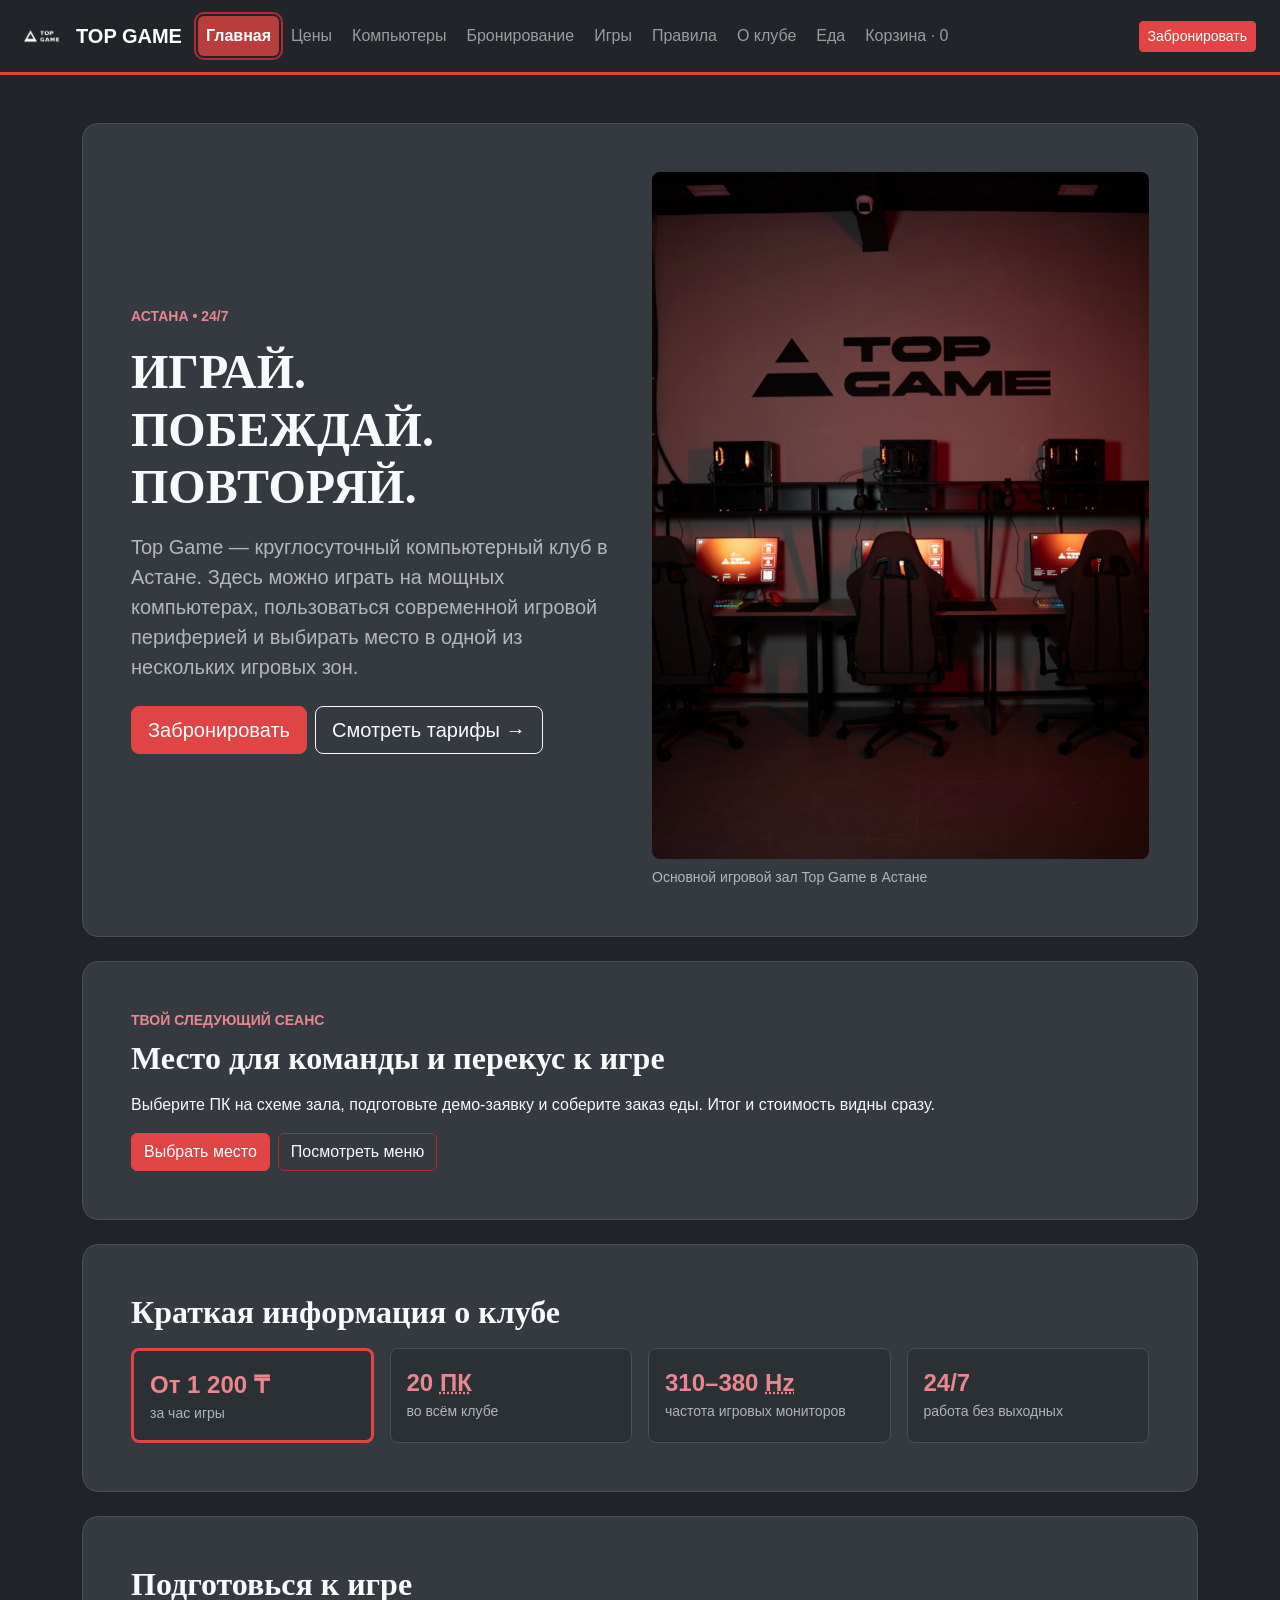
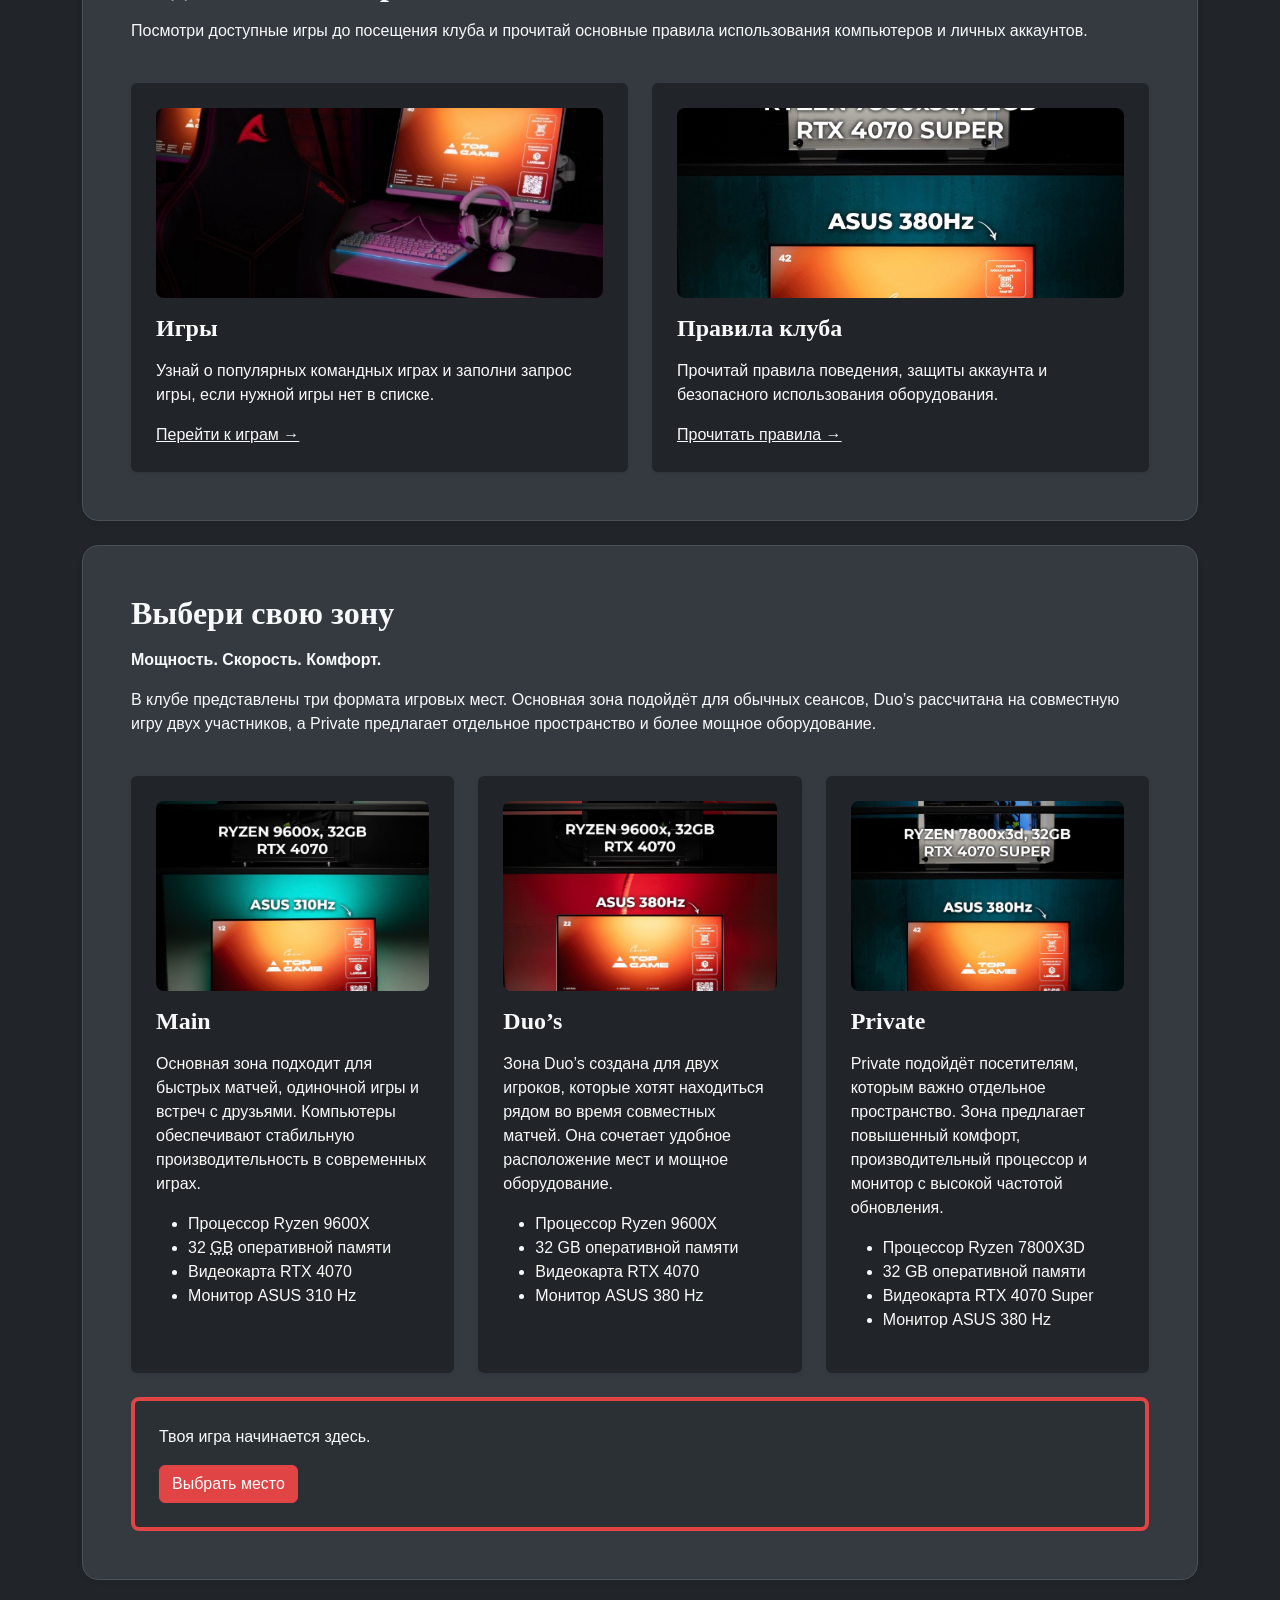
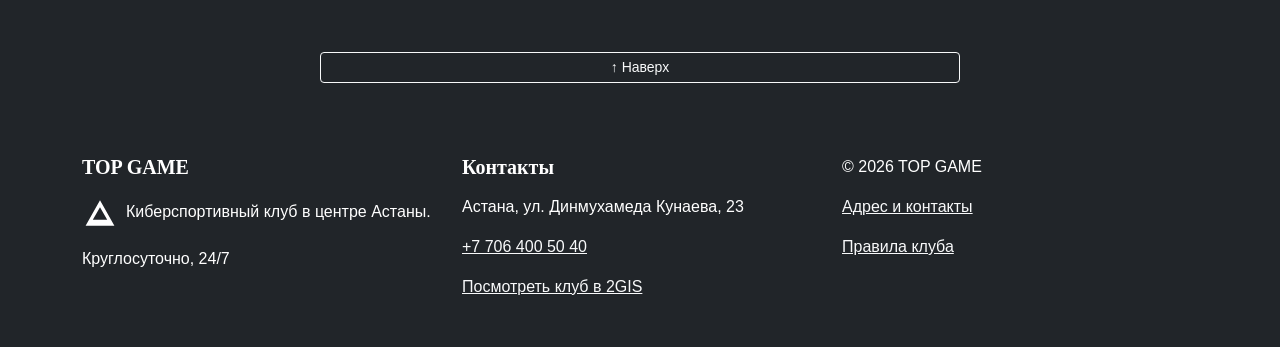
==== commit 80eeea3a: "Restore Visibility Fixed design with Assignment 6 jQuery features" ====
--- a/index.html
+++ b/index.html
@@ -1,8 +1,7 @@
 <!DOCTYPE html>
-<html lang="ru" data-bs-theme="dark">
+<html lang="ru">
     <head>
         <meta charset="UTF-8">
-    <link rel="icon" type="image/svg+xml" href="images/logo-mark-white.svg">
         <meta name="viewport" content="width=device-width, initial-scale=1.0">
         <meta name="description" content="Главная страница компьютерного клуба Top Game в Астане">
         <meta name="author" content="Ulan">
@@ -10,95 +9,230 @@
         <!-- Bootstrap supplies the layout; only CSS is used. -->
         <link rel="stylesheet" href="css/bootstrap.min.css">
         <link rel="stylesheet" href="css/base.css">
-        <link rel="stylesheet" href="css/home.css">
         <script src="js/data.js" defer></script>
         <script src="js/logic.js" defer></script>
         <script src="js/main.js" defer></script>
         <script src="js/food.js" defer></script>
     </head>
-    <body id="page-top" class="bg-dark text-light">
-        <a id="skip-content" href="#index-content" class="skip-link">К содержимому</a><!-- Authors: Ulan and Ali and Amir-->
+    <body id="page-top">
+        <a id="skip-content" href="#index-content" class="visually-hidden-focusable d-inline-block p-3">Перейти к содержимому</a><!-- Authors: Ulan and Ali and Amir-->
         <!-- Bootstrap navbar layout; the mobile menu uses an HTML checkbox and CSS so the site needs no JavaScript. -->
-        <header id="site-header" class="club-header">
-    <div class="club-header-inner">
-        <a id="brand-link" class="club-brand" href="index.html" aria-label="TOP GAME — главная"><img src="images/logo-mark-white.svg" alt="" width="34" height="34"><span><strong>TOP<span>GAME</span></strong><small>COMPUTER CLUB · ASTANA</small></span></a>
-        <input id="main-navigation-toggle" class="navbar-toggler-check visually-hidden" type="checkbox" aria-controls="main-navigation" aria-label="Открыть меню">
-        <label for="main-navigation-toggle" class="club-menu-toggle"><span aria-hidden="true">☰</span><span class="visually-hidden">Меню</span></label>
-        <div id="main-navigation" class="club-navigation navbar-collapse">
-            <nav class="club-nav-links" aria-label="Основная навигация"><a id="nav-index" href="index.html" aria-current="page">Главная</a>
-<a id="nav-prices" href="prices.html">Тарифы</a>
-<a id="nav-computers" href="computers.html">Компьютеры</a>
-<a id="nav-booking" href="booking.html">Бронирование</a>
-<a id="nav-games" href="games.html">Игры</a>
-<a id="nav-rules" href="rules.html">Правила</a>
-<a id="nav-about" href="about.html">О клубе</a>
-</nav>
-            <a id="nav-cart" class="header-cart" href="booking.html#food-cart">Корзина · 0</a>
-            <a id="header-booking-link" class="button button-primary" href="booking.html#seat-map">Выбрать ПК <span aria-hidden="true">↗</span></a>
-        </div>
+        <header id="site-header" class="navbar navbar-expand-xl bg-dark border-bottom border-danger border-3 py-3" data-bs-theme="dark">
+    <div class="container-fluid px-3 px-lg-4">
+        <a id="brand-link" href="index.html" aria-label="Главная страница TOP GAME" class="navbar-brand d-flex align-items-center gap-2 fw-bold"><img src="images/logo.png" alt="Логотип TOP GAME" width="44" height="44" class="img-fluid object-fit-contain"><span>TOP GAME</span></a>
+        <input type="checkbox" id="main-navigation-toggle" class="navbar-toggler-check visually-hidden d-xl-none" aria-controls="main-navigation">
+        <label for="main-navigation-toggle" class="navbar-toggler d-xl-none"><span class="visually-hidden">Открыть или закрыть меню</span><span class="navbar-toggler-icon" aria-hidden="true"></span></label>
+        <div id="main-navigation" class="navbar-collapse">
+<nav aria-label="Основная навигация" class="flex-grow-1"><ul class="navbar-nav mx-xl-auto gap-xl-1">
+<li class="nav-item"><a id="nav-index" href="index.html" class="nav-link px-2 active fw-bold" aria-current="page">Главная</a></li>
+<li class="nav-item"><a id="nav-prices" href="prices.html" class="nav-link px-2">Цены</a></li>
+<li class="nav-item"><a id="nav-computers" href="computers.html" class="nav-link px-2">Компьютеры</a></li>
+<li class="nav-item"><a id="nav-booking" href="booking.html" class="nav-link px-2">Бронирование</a></li>
+<li class="nav-item"><a id="nav-games" href="games.html" class="nav-link px-2">Игры</a></li>
+<li class="nav-item"><a id="nav-rules" href="rules.html" class="nav-link px-2">Правила</a></li>
+<li class="nav-item"><a id="nav-about" href="about.html" class="nav-link px-2">О клубе</a></li>
+</ul></nav>
+        <a id="header-booking-link" href="booking.html#booking-form" class="btn btn-danger btn-sm mt-3 mt-xl-0 ms-xl-3">Забронировать</a>
+</div>
     </div>
 </header>
         <!-- container limits long text to a readable width and stays centered at each Bootstrap breakpoint. -->
-        <main class="home-page" id="index-content">
-            <section class="home-hero" aria-labelledby="home-title">
-                <img class="home-hero-image" src="images/hero.jpg" alt="Игровой зал TOP GAME" fetchpriority="high">
-                <div class="home-hero-content">
-                    <p class="home-location"><span aria-hidden="true"></span>Астана · 24/7</p>
-                    <h1 id="home-title">Твой ПК.<br>Твоя игра.</h1>
-                    <p class="home-hero-description">Выбери место и время, добавь еду и напитки.<br class="home-desktop-break"> Всё соберётся в одну корзину.</p>
-                    <div class="home-actions">
-                        <a href="booking.html#seat-map" class="home-button home-button-primary">Выбрать ПК <span aria-hidden="true">↗</span></a>
-                        <a href="booking.html#food-menu" class="home-button home-button-secondary">Посмотреть меню</a>
-                    </div>
-                    <p class="home-hero-price">От <strong>1 200 ₸</strong> за час игры</p>
-                </div>
-                <div class="home-hero-caption"><span class="home-caption-line" aria-hidden="true"></span>TOP GAME / АСТАНА</div>
-            </section>
-
-            <section class="home-steps" aria-labelledby="home-steps-title">
-                <h2 id="home-steps-title" class="visually-hidden">Как собрать заказ</h2>
-                <ol>
-                    <li><span class="home-step-number">01</span><div><h3>Место</h3><p>Выбери ПК, дату и тариф</p></div></li>
-                    <li><span class="home-step-number">02</span><div><h3>Еда</h3><p>Добавь перекус и напитки</p></div></li>
-                    <li><span class="home-step-number">03</span><div><h3>Один заказ</h3><p>Проверь итог и заполни контакты</p></div></li>
-                </ol>
-            </section>
-
-            <section class="home-zones" id="gaming-zones" aria-labelledby="home-zones-title">
-                <div class="home-section-heading">
-                    <div><p class="home-eyebrow">Три зоны. Твой выбор.</p><h2 id="home-zones-title">Где будем играть?</h2></div>
-                    <a class="home-text-link" href="computers.html">Все характеристики <span aria-hidden="true">↗</span></a>
-                </div>
-                <div class="home-zone-grid">
-                    <article class="home-zone-card">
-                        <a href="booking.html?zone=main#seat-map" class="home-zone-photo" aria-label="Выбрать ПК в зоне Main"><img src="images/main-zone.jpg" alt="Компьютерное место в зоне Main" loading="lazy"><span class="home-zone-label">Основной зал</span></a>
-                        <div class="home-zone-body"><div class="home-zone-title"><h3>Main</h3><span>10 ПК</span></div><p>Для соло-матчей и игры с друзьями.</p><a href="booking.html?zone=main#seat-map" class="home-zone-link">Выбрать Main <span aria-hidden="true">→</span></a></div>
-                    </article>
-                    <article class="home-zone-card">
-                        <a href="booking.html?zone=duo#seat-map" class="home-zone-photo" aria-label="Выбрать ПК в зоне Duo"><img src="images/duos-zone.jpg" alt="Компьютеры в зоне Duo" loading="lazy"><span class="home-zone-label">Играйте рядом</span></a>
-                        <div class="home-zone-body"><div class="home-zone-title"><h3>Duo</h3><span>5 ПК</span></div><p>Выбирайте соседние места для игры вдвоём.</p><a href="booking.html?zone=duo#seat-map" class="home-zone-link">Выбрать Duo <span aria-hidden="true">→</span></a></div>
-                    </article>
-                    <article class="home-zone-card">
-                        <a href="booking.html?zone=private#seat-map" class="home-zone-photo" aria-label="Выбрать ПК в зоне Private"><img src="images/private-zone.jpg" alt="Компьютерное место в зоне Private" loading="lazy"><span class="home-zone-label">Больше личного пространства</span></a>
-                        <div class="home-zone-body"><div class="home-zone-title"><h3>Private</h3><span>5 ПК</span></div><p>Отдельная зона для твоей игры.</p><a href="booking.html?zone=private#seat-map" class="home-zone-link">Выбрать Private <span aria-hidden="true">→</span></a></div>
-                    </article>
+        <main class="container py-4 py-lg-5" id="index-content">
+            <section class="bg-white border rounded-4 p-3 p-md-4 p-lg-5 mb-4 shadow-sm" id="index-section-1">
+                <div class="row g-4 align-items-center">
+                    <header class="col-12 col-lg-6">
+                        <p class="text-danger fw-semibold text-uppercase small mb-3">Астана • 24/7</p>
+                        <h1 class="fw-bold display-5 mb-3 text-center text-md-start" id="index-h1-1">ИГРАЙ.<br>ПОБЕЖДАЙ.<br>ПОВТОРЯЙ.</h1>
+                        <p class="lead text-body-secondary mb-3">
+                    Top Game — круглосуточный компьютерный клуб в Астане.
+                    Здесь можно играть на мощных компьютерах, пользоваться
+                    современной игровой периферией и выбирать место в одной
+                    из нескольких игровых зон.
+                </p>
+                        <nav aria-label="Основные действия" class="d-flex flex-wrap gap-2 mt-4">
+                            <a href="booking.html" class="btn btn-danger btn-lg" id="index-a-1">Забронировать</a>
+                            <a href="prices.html" class="btn btn-outline-dark btn-lg" id="index-a-2">Смотреть тарифы →</a>
+                        </nav>
+                    </header>
+                    <figure class="mb-0 col-12 col-lg-6" id="index-figure-1">
+                        <img src="images/hero.jpg" alt="Основной игровой зал компьютерного клуба Top Game" class="img-fluid w-100 rounded-3">
+                        <figcaption class="small text-body-secondary mt-2">Основной игровой зал Top Game в Астане</figcaption>
+                    </figure>
                 </div>
             </section>
-
-            <section class="home-tariffs" aria-labelledby="home-tariffs-title">
-                <div class="home-tariffs-heading"><h2 id="home-tariffs-title">Тарифы на игру</h2><a href="prices.html" class="home-text-link">Подробнее <span aria-hidden="true">↗</span></a></div>
-                <dl class="home-tariff-grid">
-                    <div><dt>1 час</dt><dd>1 200 <span>₸</span></dd></div>
-                    <div><dt>3 часа</dt><dd>3 600 <span>₸</span></dd></div>
-                    <div><dt>Ночь</dt><dd>4 700 <span>₸</span></dd></div>
-                    <div><dt>Private</dt><dd><small>от</small> 2 500 <span>₸</span></dd></div>
-                </dl>
+            <aside aria-labelledby="features-title" class="bg-white border rounded-4 p-3 p-md-4 p-lg-5 mb-4 shadow-sm" id="index-aside-1">
+                <h2 id="features-title" class="fw-bold h2 mb-3">Краткая информация о клубе</h2>
+                <ul class="row g-3 list-unstyled mb-0">
+                    <li class="col-12 col-sm-6 col-lg-3">
+                        <div class="border rounded-3 p-3 h-100 bg-body-tertiary border-danger border-top border-3">
+                            <strong class="d-block text-danger fs-4 fw-bold">От 1 200 ₸</strong>
+                            <span class="d-block text-body-secondary small">за час игры</span>
+                        </div>
+                    </li>
+                    <li class="col-12 col-sm-6 col-lg-3">
+                        <div class="border rounded-3 p-3 h-100 bg-body-tertiary">
+                            <strong class="d-block text-danger fs-4 fw-bold">45 <abbr title="персональных компьютеров">ПК</abbr>
+                            </strong>
+                            <span class="d-block text-body-secondary small">во всём клубе</span>
+                        </div>
+                    </li>
+                    <li class="col-12 col-sm-6 col-lg-3">
+                        <div class="border rounded-3 p-3 h-100 bg-body-tertiary">
+                            <strong class="d-block text-danger fs-4 fw-bold">310–380 <abbr title="герц">Hz</abbr>
+                            </strong>
+                            <span class="d-block text-body-secondary small">частота игровых мониторов</span>
+                        </div>
+                    </li>
+                    <li class="col-12 col-sm-6 col-lg-3">
+                        <div class="border rounded-3 p-3 h-100 bg-body-tertiary">
+                            <strong class="d-block text-danger fs-4 fw-bold">24/7</strong>
+                            <span class="d-block text-body-secondary small">работа без выходных</span>
+                        </div>
+                    </li>
+                </ul>
+            </aside>
+            <section id="visitor-guide" class="bg-white border rounded-4 p-3 p-md-4 p-lg-5 mb-4 shadow-sm">
+                <header>
+                    <h2 class="fw-bold h2 mb-3">Подготовься к игре</h2>
+                    <p class="mb-3">
+                    Посмотри доступные игры до посещения клуба и прочитай
+                    основные правила использования компьютеров и личных аккаунтов.
+                </p>
+                </header>
+                <!-- div используется только для размещения двух самостоятельных статей рядом. -->
+                <!-- Bootstrap Cards / grid: official card and card-body markup adapted to existing club content; semantic articles and figures retained. https://getbootstrap.com/docs/5.3/components/card/ -->
+                <div class="mt-1 row g-4">
+                    <div class="col-12 col-md-6">
+                        <article class="card h-100 shadow-sm" id="index-article-1">
+                            <div class="card-body p-3 p-lg-4">
+                                <img src="images/peripherals.jpg" alt="Игровая клавиатура, мышь и гарнитура Top Game" class="w-100 object-fit-cover rounded-3 mb-3" height="190">
+                                <h3 class="fw-bold h4 mb-3 card-title">Игры</h3>
+                                <p class="mb-3 card-text">
+                        Узнай о популярных командных играх и заполни запрос игры,
+                        если нужной игры нет в списке.
+                    </p>
+                                <a href="games.html" id="index-a-3">Перейти к играм →</a>
+                            </div>
+                        </article>
+                    </div>
+                    <div class="col-12 col-md-6">
+                        <article class="card h-100 shadow-sm" id="index-article-2">
+                            <div class="card-body p-3 p-lg-4">
+                                <img src="images/private-zone.jpg" alt="Аккуратно организованное место в зоне Private" class="w-100 object-fit-cover rounded-3 mb-3" height="190">
+                                <h3 class="fw-bold h4 mb-3 card-title">Правила клуба</h3>
+                                <p class="mb-3 card-text">
+                        Прочитай правила поведения, защиты аккаунта и
+                        безопасного использования оборудования.
+                    </p>
+                                <a href="rules.html" id="index-a-4">Прочитать правила →</a>
+                            </div>
+                        </article>
+                    </div>
+                </div>
+            </section>
+            <section id="gaming-zones" class="bg-white border rounded-4 p-3 p-md-4 p-lg-5 mb-4 shadow-sm">
+                <header>
+                    <h2 class="fw-bold h2 mb-3">Выбери свою зону</h2>
+                    <p class="mb-3">
+                        <strong>Мощность. Скорость. Комфорт.</strong>
+                    </p>
+                    <p class="mb-3">
+                    В клубе представлены три формата игровых мест. Основная
+                    зона подойдёт для обычных сеансов, Duo’s рассчитана на
+                    совместную игру двух участников, а Private предлагает
+                    отдельное пространство и более мощное оборудование.
+                </p>
+                </header>
+                <!-- div используется только для расположения самостоятельных статей в сетке и не заменяет смысловой раздел -->
+                <!-- Bootstrap Cards / grid: official card and card-body markup adapted to existing club content; semantic articles and figures retained. https://getbootstrap.com/docs/5.3/components/card/ -->
+                <div class="mt-1 row g-4">
+                    <div class="col-12 col-md-6 col-lg-4">
+                        <article class="card h-100 shadow-sm" id="index-article-3">
+                            <div class="card-body p-3 p-lg-4">
+                                <img src="images/main-zone.jpg" alt="Компьютерное место в основной зоне Main" class="w-100 object-fit-cover rounded-3 mb-3" height="190">
+                                <h3 class="fw-bold h4 mb-3 card-title">Main</h3>
+                                <p class="mb-3 card-text">
+                        Основная зона подходит для быстрых матчей, одиночной
+                        игры и встреч с друзьями. Компьютеры обеспечивают
+                        стабильную производительность в современных играх.
+                    </p>
+                                <ul>
+                                    <li>Процессор Ryzen 9600X</li>
+                                    <li>32 <abbr title="гигабайта">GB</abbr> оперативной памяти</li>
+                                    <li>Видеокарта RTX 4070</li>
+                                    <li>Монитор ASUS 310 Hz</li>
+                                </ul>
+                            </div>
+                        </article>
+                    </div>
+                    <div class="col-12 col-md-6 col-lg-4">
+                        <article class="card h-100 shadow-sm" id="index-article-4">
+                            <div class="card-body p-3 p-lg-4">
+                                <img src="images/duos-zone.jpg" alt="Два компьютерных места в игровой зоне Duo’s" class="w-100 object-fit-cover rounded-3 mb-3" height="190">
+                                <h3 class="fw-bold h4 mb-3 card-title">Duo’s</h3>
+                                <p class="mb-3 card-text">
+                        Зона Duo’s создана для двух игроков, которые хотят
+                        находиться рядом во время совместных матчей. Она
+                        сочетает удобное расположение мест и мощное оборудование.
+                    </p>
+                                <ul>
+                                    <li>Процессор Ryzen 9600X</li>
+                                    <li>32 GB оперативной памяти</li>
+                                    <li>Видеокарта RTX 4070</li>
+                                    <li>Монитор ASUS 380 Hz</li>
+                                </ul>
+                            </div>
+                        </article>
+                    </div>
+                    <div class="col-12 col-md-6 col-lg-4">
+                        <article class="card h-100 shadow-sm" id="index-article-5">
+                            <div class="card-body p-3 p-lg-4">
+                                <img src="images/private-zone.jpg" alt="Компьютерное место в приватной зоне Private" class="w-100 object-fit-cover rounded-3 mb-3" height="190">
+                                <h3 class="fw-bold h4 mb-3 card-title">Private</h3>
+                                <p class="mb-3 card-text">
+                        Private подойдёт посетителям, которым важно отдельное
+                        пространство. Зона предлагает повышенный комфорт,
+                        производительный процессор и монитор с высокой
+                        частотой обновления.
+                    </p>
+                                <ul>
+                                    <li>Процессор Ryzen 7800X3D</li>
+                                    <li>32 GB оперативной памяти</li>
+                                    <li>Видеокарта RTX 4070 Super</li>
+                                    <li>Монитор ASUS 380 Hz</li>
+                                </ul>
+                            </div>
+                        </article>
+                    </div>
+                </div>
+                <footer class="bg-body-tertiary border border-start border-danger border-4 rounded-3 p-3 p-md-4 mt-4">
+                    <p class="mb-3">Твоя игра начинается здесь.</p>
+                    <a href="booking.html" class="btn btn-danger" id="index-a-5">Выбрать место</a>
+                </footer>
             </section>
         </main>
-        <a href="#page-top" class="btn btn-outline-light btn-sm d-block mx-auto mb-4 w-50" id="index-a-6">↑ Наверх</a>
-        <footer id="site-footer" class="club-footer">
-    <div class="footer-main"><div><p class="footer-brand">TOP GAME</p><p>Твоё место для хорошей игры.</p><p>Астана · круглосуточно</p></div><nav class="footer-links" aria-label="Информация о клубе"><a href="prices.html">Тарифы</a><a href="computers.html">Компьютеры</a><a href="games.html">Игры</a><a href="about.html">О клубе</a><a href="rules.html">Правила клуба</a></nav><div class="footer-address"><a href="tel:+77064005040">+7 706 400 50 40</a><p>ул. Динмухамеда Кунаева, 23</p><p>Астана, Казахстан</p></div></div>
-    <div class="footer-bottom"><span>© TOP GAME · Учебный проект</span><span>Бронирования и заказы на сайте демонстрационные</span></div>
+        <a href="#page-top" class="btn btn-outline-dark btn-sm d-block mx-auto mb-4 w-50" id="index-a-6">↑ Наверх</a>
+        <footer id="site-footer" class="bg-dark text-white py-5 mt-4">
+    <div class="container"><div class="row g-4 align-items-start">
+        <section class="col-12 col-md-6 col-lg-4" aria-labelledby="footer-brand-title">
+            <h2 id="footer-brand-title" class="h5 fw-bold mb-3">TOP GAME</h2>
+            <p><img src="images/logo-mark-white.svg" alt="Знак TOP GAME" width="36" class="img-fluid me-2">Киберспортивный клуб в центре Астаны.</p>
+            <p class="mb-0">Круглосуточно, 24/7</p>
+        </section>
+        <section class="col-12 col-md-6 col-lg-4" aria-labelledby="footer-contacts-title">
+            <h2 id="footer-contacts-title" class="h5 fw-bold mb-3">Контакты</h2>
+            <address class="fst-normal">
+<p>Астана, ул. Динмухамеда Кунаева, 23</p>
+<a id="footer-phone" href="tel:+77064005040" class="link-light">+7 706 400 50 40</a>
+</address>
+            <a id="footer-map" href="https://2gis.kz/astana/firm/70000001080411948" target="_blank" rel="noopener noreferrer" class="link-light">Посмотреть клуб в 2GIS</a>
+        </section>
+        <div class="col-12 col-md-6 col-lg-4">
+<p>© 2026 TOP GAME</p>
+<p><a id="footer-contacts-link" href="about.html#contacts" class="link-light">Адрес и контакты</a></p>
+<a id="footer-rules-link" href="rules.html" class="link-light">Правила клуба</a>
+</div>
+    </div></div>
 </footer>
     </body>
 </html>
--- a/css/base.css
+++ b/css/base.css
@@ -1,97 +1,94 @@
-/* Shared appearance. Layout and utility classes on the other pages use Bootstrap. */
+/* Bootstrap owns layout, spacing, typography scales and breakpoints.
+   These rules add the club's visual identity without rebuilding its grid. */
 :root {
-    color-scheme: dark;
-    --club-bg: #111214;
-    --club-surface: #191b1e;
-    --club-border: #303237;
-    --club-text: #f6f5f1;
-    --club-muted: #a3a6ad;
-    --club-accent: #ff7847;
-    --bs-body-bg: #111214;
-    --bs-body-bg-rgb: 17, 18, 20;
-    --bs-body-color: #f6f5f1;
-    --bs-body-color-rgb: 246, 245, 241;
+    --bs-body-bg: #eef2f7;
+    --bs-body-color: #20242a;
     --bs-body-font-family: Arial, Helvetica, sans-serif;
-    --bs-dark-rgb: 17, 18, 20;
-    --bs-secondary-bg: #191b1e;
-    --bs-secondary-bg-rgb: 25, 27, 30;
-    --bs-tertiary-bg: #15171a;
-    --bs-tertiary-bg-rgb: 21, 23, 26;
-    --bs-danger-rgb: 255, 120, 71;
-    --bs-border-color: #303237;
-    --bs-link-color: #ff9d79;
-    --bs-link-hover-color: #ffbca4;
+    --bs-danger-rgb: 224, 68, 68;
+    --bs-link-color: #b02a37;
+    --bs-link-color-rgb: 176, 42, 55;
+    --bs-link-hover-color: #842029;
+    --bs-link-hover-color-rgb: 132, 32, 41;
 }
-html { scroll-behavior: smooth; scroll-padding-top: 92px; }
-body { margin: 0; background: var(--club-bg); color: var(--club-text); font-family: Arial, Helvetica, sans-serif; -webkit-font-smoothing: antialiased; }
-h1, h2, h3, h4, .card-title { font-family: inherit; }
-a { color: inherit; }
-button, input, select, textarea { font: inherit; }
-button, a, input, select, textarea { -webkit-tap-highlight-color: transparent; }
-button:focus-visible, a:focus-visible, summary:focus-visible, [tabindex]:focus-visible { outline: 3px solid #ff9d79; outline-offset: 4px; }
-[hidden], .hidden { display: none !important; }
-::selection { color: #171515; background: #ff9d79; }
-.skip-link { position: fixed; z-index: 100; top: 12px; transform: translateY(-160%); opacity: 0; left: 20px; padding: 12px 18px; border-radius: 8px; background: var(--club-accent); color: #171515; font-weight: 700; }
-.skip-link:focus { transform: translateY(0); opacity: 1; }
-.club-header { position: relative; z-index: 20; border-bottom: 1px solid #ffffff12; background: #111214; }
-.club-header-inner { max-width: 1400px; min-height: 82px; padding: 16px 40px; display: flex; align-items: center; gap: 36px; margin: 0 auto; }
-.club-brand { display: flex; gap: 11px; align-items: center; text-decoration: none; flex-shrink: 0; }
-.club-brand img { width: 34px; height: 34px; }
-.club-brand strong { font-size: 19px; font-weight: 800; letter-spacing: -.8px; }
-.club-brand strong span { color: var(--club-accent); }
-.club-brand small { display: block; font-size: 9px; letter-spacing: 1.5px; color: var(--club-muted); margin-top: 1px; }
-.club-navigation { display: flex; align-items: center; gap: 26px; flex: 1; }
-.club-nav-links { display: flex; gap: 24px; align-items: center; margin: 0 auto; }
-.club-nav-links a { color: var(--club-muted); text-decoration: none; font-size: 13px; padding: 7px 0; white-space: nowrap; }
-.club-nav-links a:hover, .club-nav-links a[aria-current] { color: #fff; }
-.club-nav-links a[aria-current] { position: relative; }
-.club-nav-links a[aria-current]::after { content: ''; width: 4px; height: 4px; background: var(--club-accent); position: absolute; bottom: 0; left: 50%; border-radius: 50%; }
-.header-cart { white-space: nowrap; text-decoration: none; font-size: 12px; color: #d0d1d4; border-left: 1px solid var(--club-border); padding-left: 24px; }
-.club-menu-toggle { display: none; cursor: pointer; border: 1px solid var(--club-border); border-radius: 8px; width: 42px; height: 42px; align-items: center; justify-content: center; font-size: 20px; }
-.button { display: inline-flex; min-height: 47px; gap: 24px; align-items: center; justify-content: center; padding: 12px 20px; border-radius: 9px; border: 1px solid transparent; text-decoration: none; font-size: 13px; font-weight: 700; cursor: pointer; line-height: 1.3; transition: background-color .15s, border-color .15s; }
-.button-primary { background: var(--club-accent); color: #171515; border-color: var(--club-accent); }
-.button-primary:hover { background: #ff9068; border-color: #ff9068; color: #171515; }
-.button-secondary { background: transparent; border-color: #43464b; color: var(--club-text); }
-.button-secondary:hover { background: #24262a; color: #fff; }
-.button:disabled { opacity: .45; cursor: not-allowed; }
-.club-header .button { min-height: 43px; padding: 11px 17px; font-size: 12px; white-space: nowrap; }
-.club-footer { max-width: 1320px; margin: 40px auto 0; padding: 36px 32px 24px; border-top: 1px solid #ffffff12; }
-.footer-main { display: grid; grid-template-columns: 1.2fr 1fr 1fr; gap: 36px; }
-.footer-brand { font-size: 17px; font-weight: 800; margin: 0 0 9px; }
-.footer-main p, .footer-main a { font-size: 12px; line-height: 1.9; color: var(--club-muted); margin: 0; }
-.footer-main a { text-decoration: none; }
-.footer-main a:hover { color: #fff; }
-.footer-links { display: flex; flex-wrap: wrap; column-gap: 24px; }
-.footer-address { text-align: right; }
-.footer-address a { color: var(--club-text); font-weight: 700; font-size: 14px; }
-.footer-bottom { display: flex; justify-content: space-between; gap: 16px; margin-top: 30px; border-top: 1px solid #ffffff0a; padding-top: 19px; color: #777b83; font-size: 10px; }
-.btn-danger { --bs-btn-color:#171515; --bs-btn-bg:#ff7847; --bs-btn-border-color:#ff7847; --bs-btn-hover-color:#171515; --bs-btn-hover-bg:#ff9068; --bs-btn-hover-border-color:#ff9068; --bs-btn-active-bg:#ff9068; }
-.btn-outline-danger { --bs-btn-color:#ff9d79; --bs-btn-border-color:#b05c3c; --bs-btn-hover-color:#171515; --bs-btn-hover-bg:#ff7847; --bs-btn-hover-border-color:#ff7847; }
-.card { --bs-card-bg:#191b1e; --bs-card-border-color:#303237; }
-.form-control:focus, .form-select:focus { border-color:#ff7847; box-shadow:0 0 0 .2rem #ff784724; }
-.form-check-input:checked { background-color:#ff7847; border-color:#ff7847; }
-.brand-backdrop { filter:brightness(35%); }
-.selected { border-color:#ff7847 !important; box-shadow:0 0 0 2px #ff784726; }
-.error { color:#ffb6aa; background:#372021; border-color:#d96d62 !important; }
-.success { color:#a3e5c7; background:#18332b; border-color:#659b83 !important; }
-@media (max-width:1199px) {
-    .club-header-inner { flex-wrap:wrap; gap:0; padding:15px 24px; min-height:75px; justify-content:space-between; }
-    .club-menu-toggle { display:flex; }
-    .club-navigation { width:100%; flex-basis:100%; flex-wrap:wrap; gap:20px; padding:20px 0 5px; }
-    .navbar-toggler-check:not(:checked) ~ .navbar-collapse { display:none; }
-    .navbar-toggler-check:checked ~ .navbar-collapse { display:flex; }
-    .navbar-toggler-check:focus-visible + .club-menu-toggle { outline:3px solid var(--club-accent); outline-offset:3px; }
-    .club-nav-links { flex-basis:100%; flex-wrap:wrap; gap:18px 25px; margin:0; }
-    .club-nav-links a { font-size:14px; }
-    .header-cart { border-left:0; padding-left:0; margin-right:auto; }
+
+/* Keep the club's original serif display font for headings. */
+h1,
+h2,
+h3,
+.card-title {
+    font-family: Georgia, "Times New Roman", serif;
 }
-@media (max-width:680px) {
-    .club-header-inner { padding:13px 18px; min-height:69px; }
-    .club-brand img { width:31px; height:31px; }
-    .club-brand strong { font-size:18px; }
-    .club-footer { padding:28px 20px 20px; margin-top:24px; }
-    .footer-main { grid-template-columns:1fr; gap:20px; }
-    .footer-address { text-align:left; }
-    .footer-bottom { flex-direction:column; gap:7px; margin-top:22px; }
+
+/* Use the club red for primary actions and provide a clear hover shade. */
+.btn-danger {
+    --bs-btn-bg: #e04444;
+    --bs-btn-border-color: #e04444;
+    --bs-btn-hover-bg: #c93838;
+    --bs-btn-hover-border-color: #c93838;
+    --bs-btn-active-bg: #b02a37;
+    --bs-btn-active-border-color: #b02a37;
 }
-@media (prefers-reduced-motion:reduce) { html { scroll-behavior:auto; } *, *::before, *::after { transition:none !important; animation:none !important; } }
+
+/* Match outlined actions to the same palette. */
+.btn-outline-danger {
+    --bs-btn-color: #b02a37;
+    --bs-btn-border-color: #b02a37;
+    --bs-btn-hover-bg: #b02a37;
+    --bs-btn-hover-border-color: #b02a37;
+}
+
+/* A subtle club-red highlight makes navigation states easy to spot. */
+.navbar .nav-link {
+    border-radius: var(--bs-border-radius);
+    transition: color 150ms ease, background-color 150ms ease;
+}
+
+.navbar .nav-link:hover,
+.navbar .nav-link:focus-visible,
+.navbar .nav-link.active {
+    color: #fff;
+    background-color: rgba(var(--bs-danger-rgb), 0.8);
+}
+
+/* Bootstrap cards use a light gray surface by default; keep content white. */
+.card {
+    --bs-card-bg: #fff;
+    --bs-card-border-color: rgba(32, 36, 42, 0.14);
+}
+
+/* Carry the brand color into focused form controls and selected checkboxes. */
+.form-control:focus,
+.form-select:focus {
+    border-color: #e04444;
+    box-shadow: 0 0 0 0.25rem rgba(224, 68, 68, 0.2);
+}
+
+.form-check-input:checked {
+    background-color: #e04444;
+    border-color: #e04444;
+}
+
+::selection {
+    color: #fff;
+    background-color: #b02a37;
+}
+
+/* The existing about-page photo needs darkening for readable white text.
+   Bootstrap supplies positioning, sizing and the overlay's z-index. */
+.brand-backdrop {
+    filter: brightness(35%);
+}
+
+/* A checkbox keeps the mobile navigation usable without JavaScript. */
+@media (max-width: 1199.98px) {
+    .navbar-toggler-check:not(:checked) ~ .navbar-collapse { display: none; }
+    .navbar-toggler-check:checked ~ .navbar-collapse { display: block; flex-basis: 100%; }
+    .navbar-toggler-check:focus-visible + .navbar-toggler { outline: 3px solid #fff; outline-offset: 3px; }
+}
+
+/* Ready for class changes in the next assignment; no JavaScript is loaded. */
+.hidden { display: none !important; }
+.active { outline: 2px solid #b02a37; outline-offset: 2px; }
+.selected { border-color: #b02a37 !important; box-shadow: 0 0 0 2px rgba(176, 42, 55, 0.15); }
+.error { color: #842029; background-color: #f8d7da; border-color: #b02a37 !important; }
+.success { color: #0f5132; background-color: #d1e7dd; border-color: #146c43 !important; }
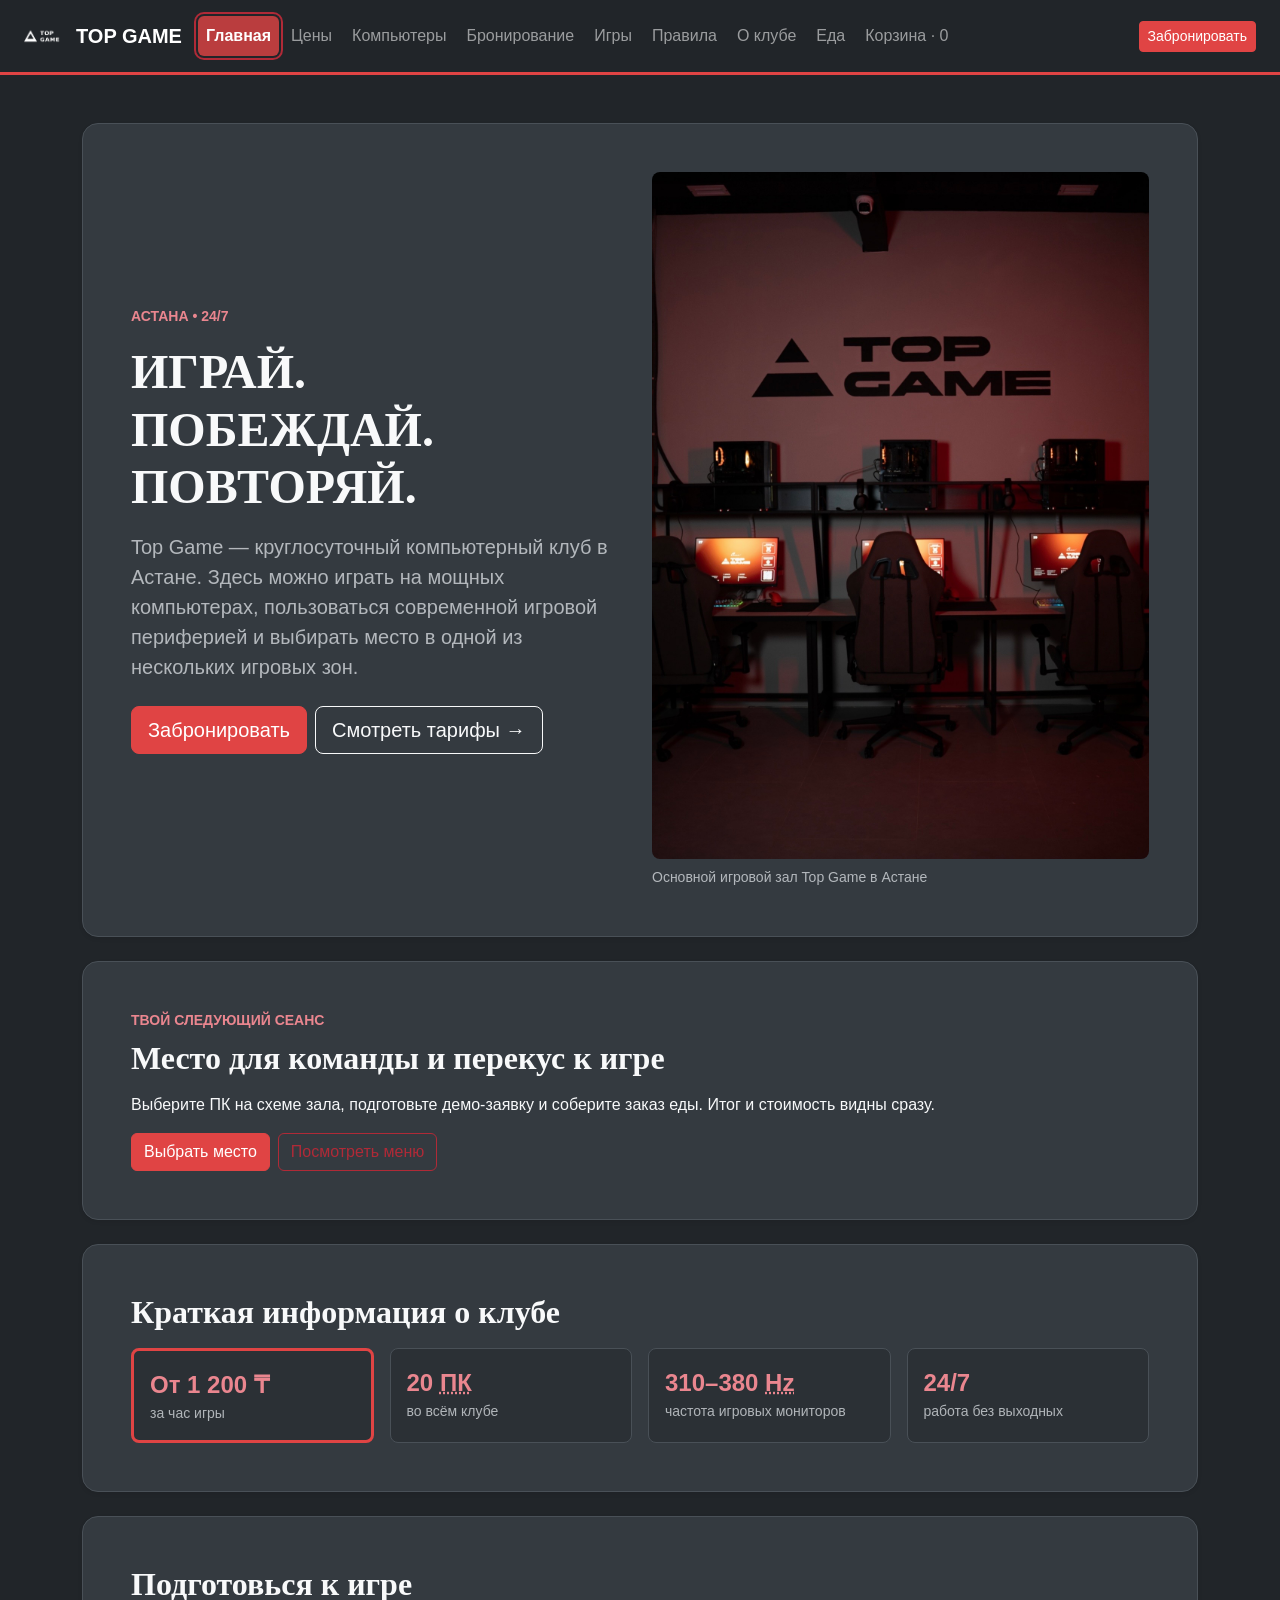
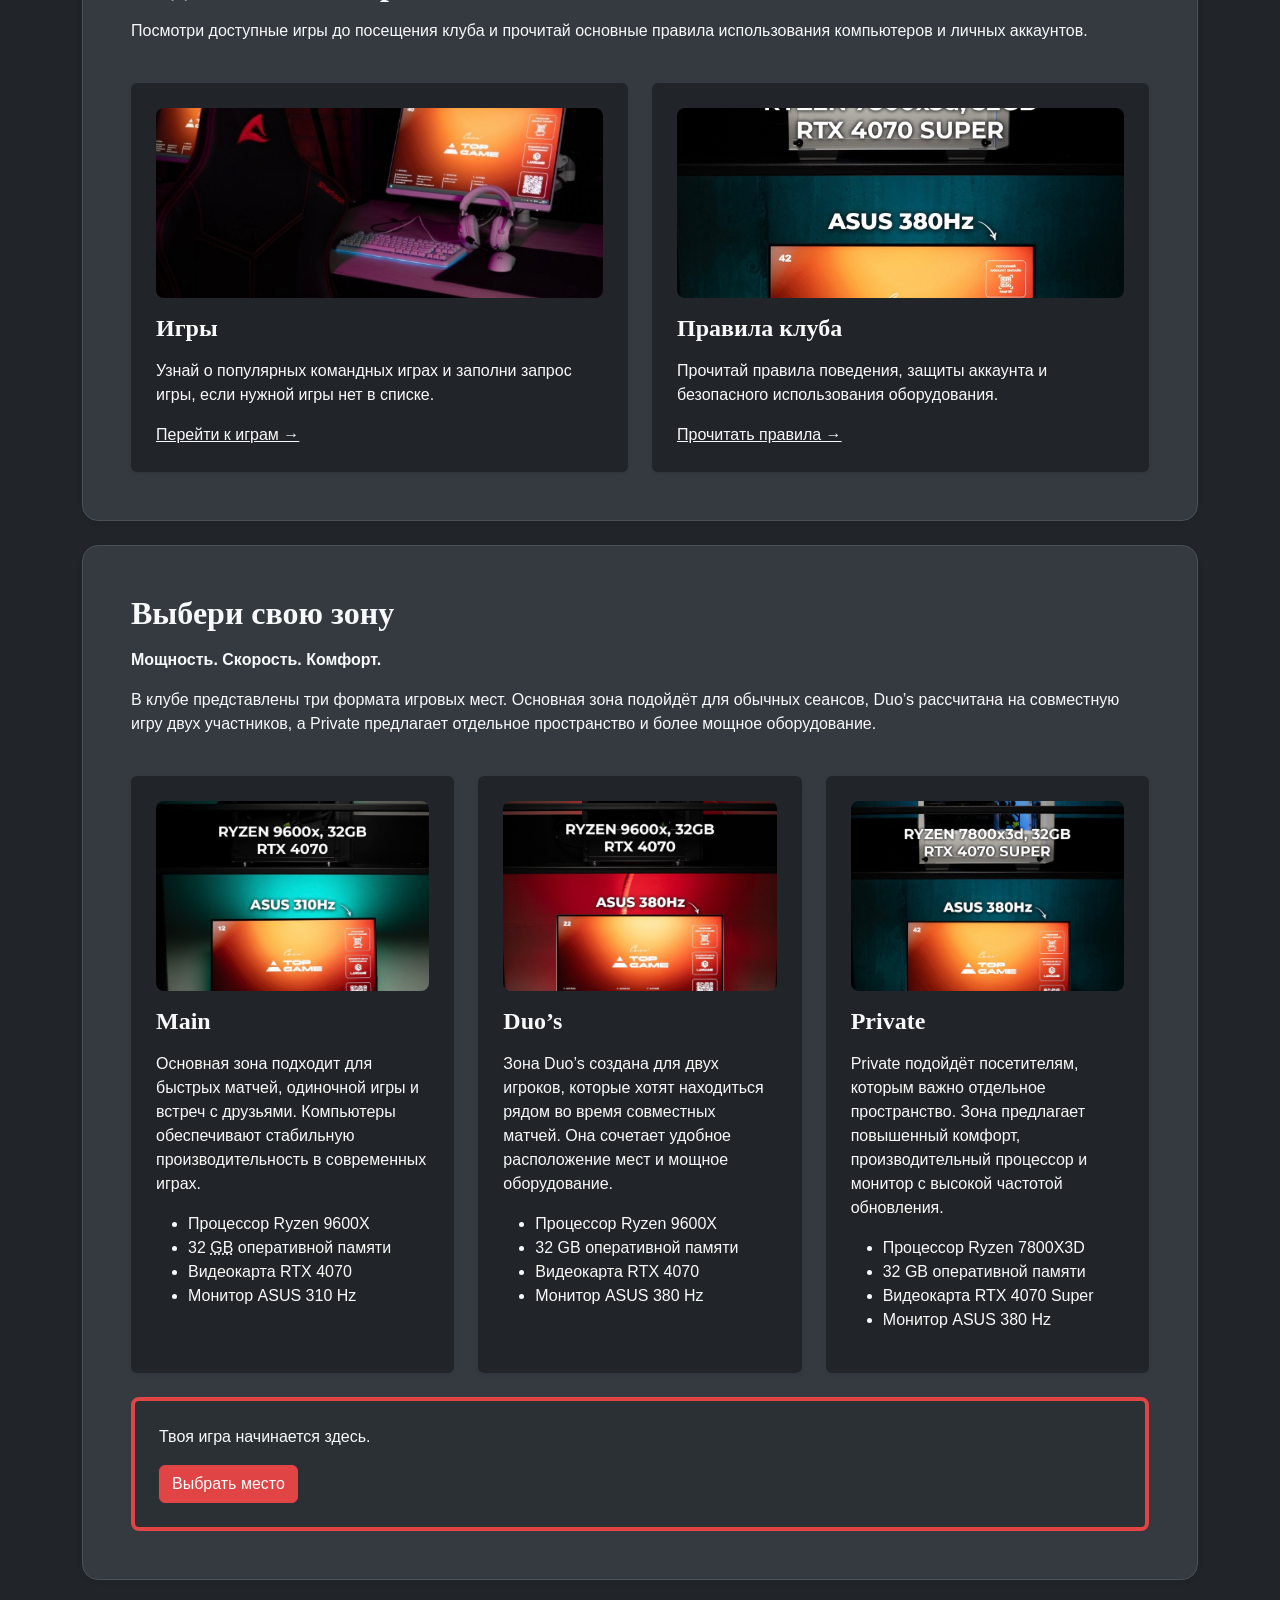
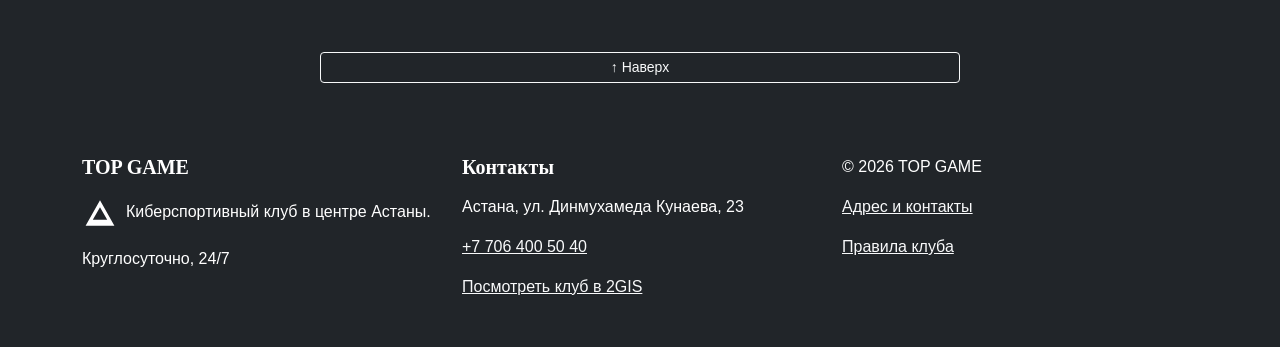
==== commit 7bc2bc25: "Extend pricing and jQuery club features" ====
--- a/index.html
+++ b/index.html
@@ -9,6 +9,7 @@
         <!-- Bootstrap supplies the layout; only CSS is used. -->
         <link rel="stylesheet" href="css/bootstrap.min.css">
         <link rel="stylesheet" href="css/base.css">
+        <script src="https://code.jquery.com/jquery-3.7.1.min.js" integrity="sha256-/JqT3SQfawRcv/BIHPThkBvs0OEvtFFmqPF/lYI/Cxo=" crossorigin="anonymous" defer></script>
         <script src="js/data.js" defer></script>
         <script src="js/logic.js" defer></script>
         <script src="js/main.js" defer></script>
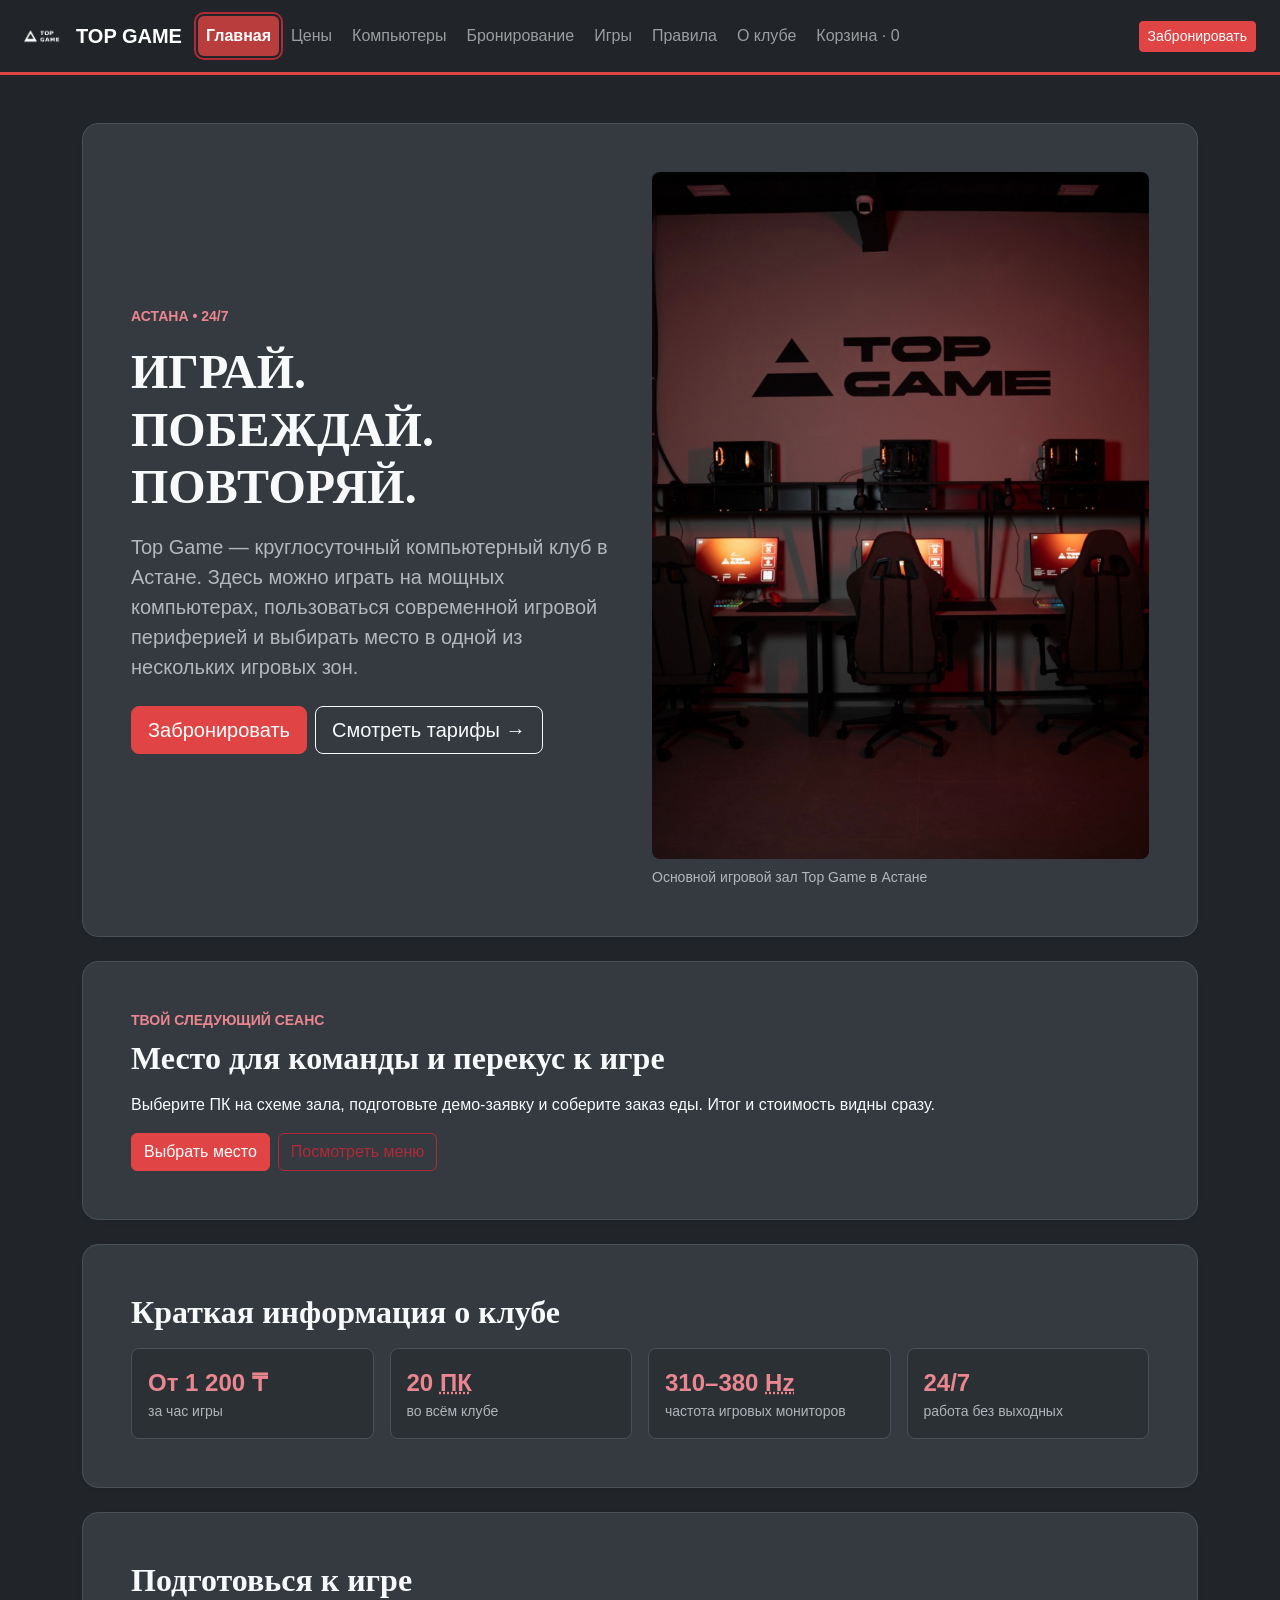
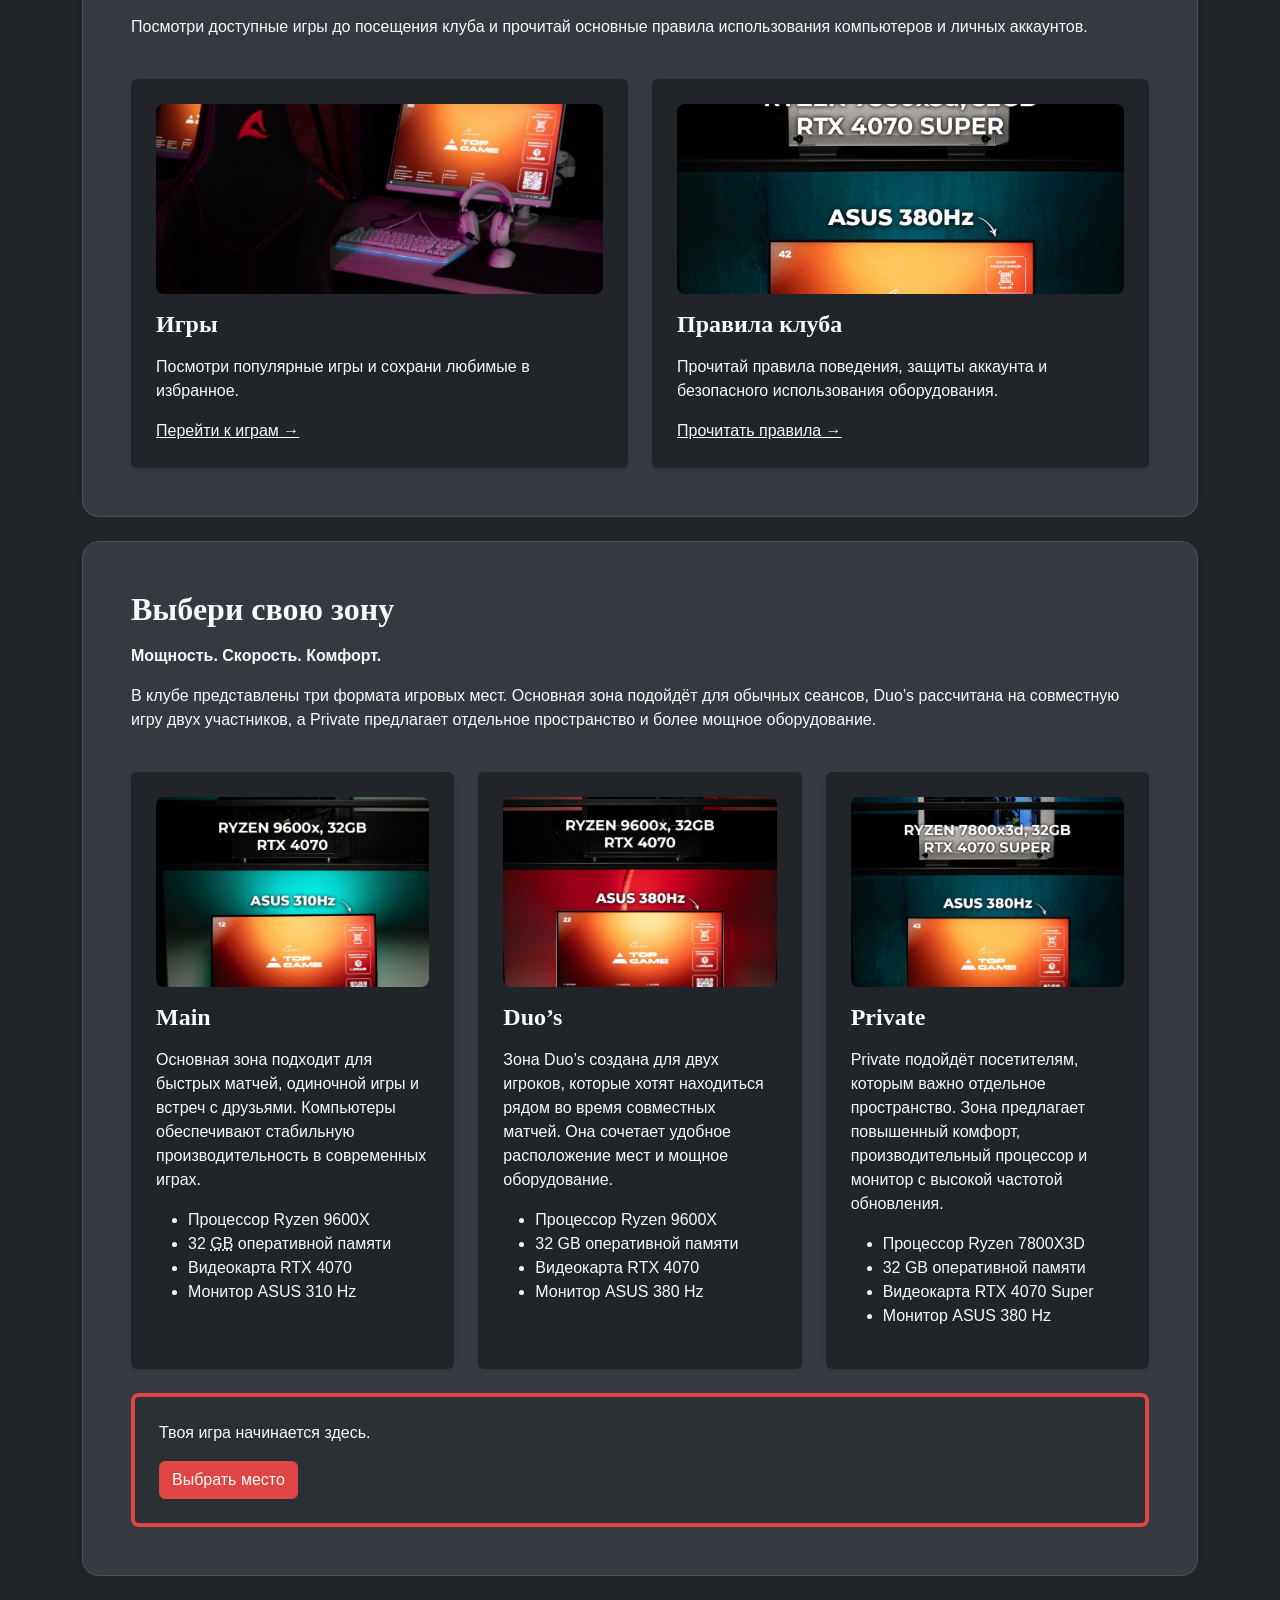
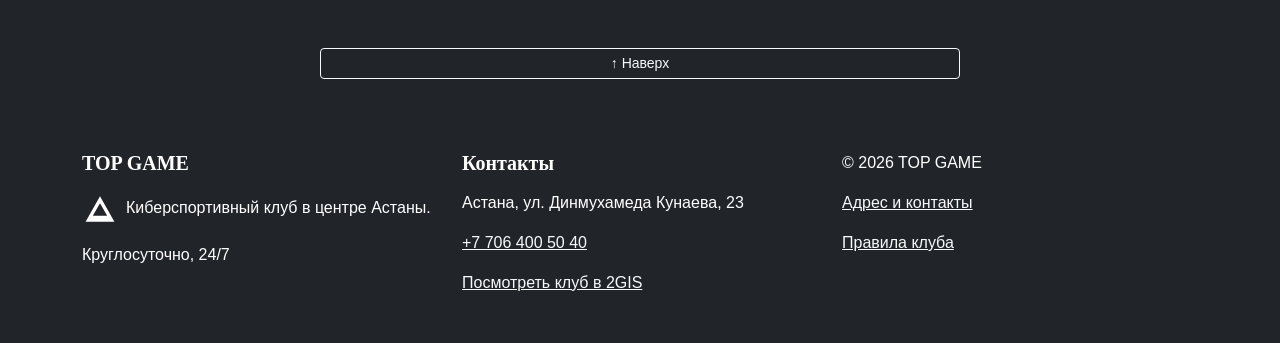
==== commit b288120c: "Streamline TOP GAME booking and add smooth transitions" ====
--- a/index.html
+++ b/index.html
@@ -52,7 +52,7 @@
                 </p>
                         <nav aria-label="Основные действия" class="d-flex flex-wrap gap-2 mt-4">
                             <a href="booking.html" class="btn btn-danger btn-lg" id="index-a-1">Забронировать</a>
-                            <a href="prices.html" class="btn btn-outline-dark btn-lg" id="index-a-2">Смотреть тарифы →</a>
+                            <a href="booking.html#tariff-selection" class="btn btn-outline-dark btn-lg" id="index-a-2">Смотреть тарифы →</a>
                         </nav>
                     </header>
                     <figure class="mb-0 col-12 col-lg-6" id="index-figure-1">
@@ -65,27 +65,27 @@
                 <h2 id="features-title" class="fw-bold h2 mb-3">Краткая информация о клубе</h2>
                 <ul class="row g-3 list-unstyled mb-0">
                     <li class="col-12 col-sm-6 col-lg-3">
-                        <div class="border rounded-3 p-3 h-100 bg-body-tertiary border-danger border-top border-3">
+                        <div class="border rounded-3 p-3 h-100 bg-body-tertiary club-stat">
                             <strong class="d-block text-danger fs-4 fw-bold">От 1 200 ₸</strong>
                             <span class="d-block text-body-secondary small">за час игры</span>
                         </div>
                     </li>
                     <li class="col-12 col-sm-6 col-lg-3">
-                        <div class="border rounded-3 p-3 h-100 bg-body-tertiary">
+                        <div class="border rounded-3 p-3 h-100 bg-body-tertiary club-stat">
                             <strong class="d-block text-danger fs-4 fw-bold">45 <abbr title="персональных компьютеров">ПК</abbr>
                             </strong>
                             <span class="d-block text-body-secondary small">во всём клубе</span>
                         </div>
                     </li>
                     <li class="col-12 col-sm-6 col-lg-3">
-                        <div class="border rounded-3 p-3 h-100 bg-body-tertiary">
+                        <div class="border rounded-3 p-3 h-100 bg-body-tertiary club-stat">
                             <strong class="d-block text-danger fs-4 fw-bold">310–380 <abbr title="герц">Hz</abbr>
                             </strong>
                             <span class="d-block text-body-secondary small">частота игровых мониторов</span>
                         </div>
                     </li>
                     <li class="col-12 col-sm-6 col-lg-3">
-                        <div class="border rounded-3 p-3 h-100 bg-body-tertiary">
+                        <div class="border rounded-3 p-3 h-100 bg-body-tertiary club-stat">
                             <strong class="d-block text-danger fs-4 fw-bold">24/7</strong>
                             <span class="d-block text-body-secondary small">работа без выходных</span>
                         </div>
@@ -109,8 +109,7 @@
                                 <img src="images/peripherals.jpg" alt="Игровая клавиатура, мышь и гарнитура Top Game" class="w-100 object-fit-cover rounded-3 mb-3" height="190">
                                 <h3 class="fw-bold h4 mb-3 card-title">Игры</h3>
                                 <p class="mb-3 card-text">
-                        Узнай о популярных командных играх и заполни запрос игры,
-                        если нужной игры нет в списке.
+                        Посмотри популярные игры и сохрани любимые в избранное.
                     </p>
                                 <a href="games.html" id="index-a-3">Перейти к играм →</a>
                             </div>
--- a/css/base.css
+++ b/css/base.css
@@ -9,6 +9,9 @@
     --bs-link-color-rgb: 176, 42, 55;
     --bs-link-hover-color: #842029;
     --bs-link-hover-color-rgb: 132, 32, 41;
+    --motion-fast: 220ms;
+    --motion-panel: 420ms;
+    --motion-ease: cubic-bezier(0.22, 1, 0.36, 1);
 }
 
 /* Keep the club's original serif display font for headings. */
@@ -40,7 +43,7 @@
 /* A subtle club-red highlight makes navigation states easy to spot. */
 .navbar .nav-link {
     border-radius: var(--bs-border-radius);
-    transition: color 150ms ease, background-color 150ms ease;
+    transition: color var(--motion-fast) ease, background-color var(--motion-fast) ease;
 }
 
 .navbar .nav-link:hover,
@@ -54,6 +57,17 @@
 .card {
     --bs-card-bg: #fff;
     --bs-card-border-color: rgba(32, 36, 42, 0.14);
+}
+
+@media (hover: hover) and (pointer: fine) {
+    main .card {
+        transition: transform var(--motion-panel) var(--motion-ease),
+                    box-shadow var(--motion-panel) var(--motion-ease);
+    }
+    main .card:hover {
+        transform: translateY(-3px);
+        box-shadow: 0 0.7rem 1.5rem rgba(0, 0, 0, 0.22) !important;
+    }
 }
 
 /* Carry the brand color into focused form controls and selected checkboxes. */
@@ -92,3 +106,264 @@
 .selected { border-color: #b02a37 !important; box-shadow: 0 0 0 2px rgba(176, 42, 55, 0.15); }
 .error { color: #842029; background-color: #f8d7da; border-color: #b02a37 !important; }
 .success { color: #0f5132; background-color: #d1e7dd; border-color: #146c43 !important; }
+
+/* Game favourites stay compact on the cover and keep the club's red accent. */
+.favorite-heart {
+    position: absolute;
+    z-index: 2;
+    top: 0.75rem;
+    right: 0.75rem;
+    display: grid;
+    place-items: center;
+    width: 2.75rem;
+    height: 2.75rem;
+    padding: 0;
+    border: 1px solid rgba(32, 36, 42, 0.12);
+    border-radius: 50%;
+    color: #b02a37;
+    background: rgba(255, 255, 255, 0.96);
+    box-shadow: 0 0.15rem 0.5rem rgba(0, 0, 0, 0.18);
+    transition: transform var(--motion-fast) var(--motion-ease), color var(--motion-fast) ease, background-color var(--motion-fast) ease;
+}
+
+.favorite-heart:hover {
+    transform: scale(1.06);
+    color: #842029;
+}
+
+.favorite-heart:active { transform: scale(0.94); }
+
+.favorite-heart.is-favorite svg {
+    fill: #e04444;
+    stroke: #b02a37;
+}
+
+.favorite-heart:focus-visible {
+    outline: 3px solid #b02a37;
+    outline-offset: 3px;
+}
+
+.favorite-notice-close {
+    width: 2.75rem;
+    height: 2.75rem;
+    padding: 0;
+    font-size: 1.5rem;
+    line-height: 1;
+}
+.favorite-notice-close, .favorite-notice-close:is(:hover, :focus-visible, :active) { color: inherit; }
+.favorite-notice-close:hover { background: rgba(0, 0, 0, 0.08); }
+.favorite-notice-close:focus-visible { outline: 2px solid currentColor; }
+#game-cards > div {
+    animation: reveal-content 320ms var(--motion-ease);
+}
+
+/* Booking */
+.booking-layout { display: grid; gap: 1.25rem; align-items: start; }
+.booking-panel {
+    min-width: 0;
+    padding: clamp(1rem, 3vw, 1.75rem);
+    border: 1px solid #484d57;
+    border-radius: 1rem;
+    background: #27292f;
+    color: #f4f4f6;
+}
+.booking-muted { color: #c3c6cf; }
+.booking-group {
+    min-width: 0;
+    margin-block: 0 1.5rem;
+    padding-block-end: 1.25rem;
+    border-bottom: 1px solid #454952;
+}
+.booking-heading {
+    float: none;
+    width: auto;
+    font: 700 1.35rem/1.2 Georgia, serif;
+    margin-block: 0 0.85rem;
+}
+.booking-panel .form-control, .booking-panel .form-select { min-height: 2.75rem; }
+.booking-panel .form-label { font-weight: 600; }
+.booking-rooms { display: grid; gap: 0.65rem; }
+.booking-room {
+    scroll-margin-top: 1rem;
+    padding: 0.75rem;
+    background: #1e2025;
+    border: 1px solid #414550;
+    border-radius: 0.75rem;
+}
+.booking-room h3 { margin-bottom: 0.5rem !important; }
+.booking-seat-grid {
+    display: grid;
+    grid-template-columns: repeat(auto-fit, minmax(4.65rem, 1fr));
+    gap: 0.4rem;
+}
+.booking-seat {
+    min-height: 2.75rem;
+    padding: 0.25rem;
+    font-size: 0.84rem;
+    line-height: 1.2;
+}
+.booking-seat[data-seat-state="available"] {
+    --bs-btn-color: #eff1f6;
+    --bs-btn-border-color: #676d7b;
+    --bs-btn-hover-color: #fff;
+    --bs-btn-hover-bg: #353943;
+    --bs-btn-hover-border-color: #a2a7b3;
+}
+.booking-seat .small { font-size: 0.7rem; }
+.booking-facts {
+    display: grid;
+    grid-template-columns: minmax(0, 1fr) minmax(0, 1.25fr);
+    gap: 0.55rem 0.75rem;
+    font-size: 0.95rem;
+}
+.booking-facts dt { font-weight: 400; color: #c3c6cf; }
+.booking-facts dd { margin: 0; overflow-wrap: anywhere; }
+.booking-price {
+    padding: 0.85rem 1rem;
+    border-left: 3px solid #e04444;
+    border-radius: 0.5rem;
+    background: #1d1f24;
+}
+.booking-price output {
+    display: block;
+    font-size: clamp(1.5rem, 5vw, 2.2rem);
+    font-variant-numeric: tabular-nums;
+    font-weight: 700;
+}
+#booking-form, #seat-map { scroll-margin-top: 1rem; }
+.booking-actions .btn { min-height: 2.75rem; }
+
+@media (min-width: 992px) {
+    .booking-layout { grid-template-columns: minmax(0, 2fr) minmax(17rem, 1fr); }
+    .booking-summary { position: sticky; top: 1rem; }
+}
+@media (max-width: 575.98px) {
+    .booking-actions .btn-danger { flex-grow: 1; }
+}
+
+.booking-tabs:not([hidden]) {
+    display: grid;
+    grid-auto-flow: column;
+    grid-auto-columns: minmax(0, 1fr);
+    gap: 0.4rem;
+    padding: 0.4rem;
+    background: var(--bs-tertiary-bg);
+    border: 1px solid var(--bs-border-color);
+    border-radius: 0.85rem;
+    scroll-margin-top: 1rem;
+}
+.booking-tabs .btn {
+    min-height: 2.75rem;
+    color: var(--bs-emphasis-color);
+    font-weight: 600;
+    padding-inline: 0.4rem;
+    transition: background-color var(--motion-fast) ease, color var(--motion-fast) ease;
+}
+.booking-tabs .btn:hover { background: var(--bs-secondary-bg); }
+.booking-tabs .btn[aria-selected="true"] {
+    background: #b02a37;
+    color: #fff;
+}
+
+#booking-content [role="tabpanel"]:not([hidden]) {
+    animation: reveal-content var(--motion-panel) var(--motion-ease);
+}
+
+@keyframes reveal-content {
+    from { opacity: 0; translate: 0 0.45rem; }
+    to { opacity: 1; translate: 0 0; }
+}
+
+.peripherals-photo {
+    display: block;
+    width: 100%;
+    aspect-ratio: 16 / 10;
+    max-height: 17rem;
+    object-fit: cover;
+    object-position: center 48%;
+}
+
+.club-stat {
+    transition: border-color var(--motion-fast) ease, box-shadow var(--motion-fast) ease;
+}
+.club-stat:hover {
+    border-color: #e04444 !important;
+    box-shadow: inset 0 0 0 2px #e04444;
+}
+
+.rules-disclosures details, details.rules-disclosures {
+    border: 1px solid var(--bs-border-color);
+    border-radius: 0.5rem;
+    background: var(--bs-tertiary-bg);
+    padding: 0.6rem 0.8rem;
+}
+.rules-disclosures details + details { margin-top: 0.45rem; }
+.rules-disclosures summary { cursor: pointer; font-weight: 600; }
+.rules-disclosures details > p { margin: 0.5rem 0 0; }
+#departure-list label { display: block; padding-block: 0.35rem; cursor: pointer; }
+
+.food-cart-dialog {
+    width: min(35rem, calc(100% - 2rem));
+    max-height: min(42rem, calc(100dvh - 2rem));
+    overflow: auto;
+    overscroll-behavior: contain;
+}
+.food-cart-dialog::backdrop { background: rgba(0, 0, 0, 0.65); }
+.food-cart-dialog[open] { animation: reveal-content var(--motion-panel) var(--motion-ease); }
+.food-cart-dialog[open]::backdrop { animation: fade-in var(--motion-fast) ease; }
+@keyframes fade-in {
+    from { opacity: 0; }
+    to { opacity: 1; }
+}
+
+@supports (transition-behavior: allow-discrete) {
+    .food-cart-dialog {
+        opacity: 0;
+        translate: 0 0.45rem;
+        transition: opacity var(--motion-panel) var(--motion-ease),
+                    translate var(--motion-panel) var(--motion-ease),
+                    display var(--motion-panel) allow-discrete,
+                    overlay var(--motion-panel) allow-discrete;
+    }
+    .food-cart-dialog[open] { opacity: 1; translate: 0 0; animation: none; }
+    .food-cart-dialog::backdrop {
+        opacity: 0;
+        transition: opacity var(--motion-panel) var(--motion-ease),
+                    display var(--motion-panel) allow-discrete,
+                    overlay var(--motion-panel) allow-discrete;
+    }
+    .food-cart-dialog[open]::backdrop { opacity: 1; animation: none; }
+    @starting-style {
+        .food-cart-dialog[open] { opacity: 0; translate: 0 0.45rem; }
+        .food-cart-dialog[open]::backdrop { opacity: 0; }
+    }
+}
+.about-zones { display: grid; gap: 0.6rem; }
+.about-zones > div {
+    display: grid;
+    grid-template-columns: minmax(4.5rem, auto) minmax(0, 1fr);
+    align-items: baseline;
+    gap: 0.75rem;
+}
+.about-zones dd, .about-stats dd { margin: 0; color: var(--bs-secondary-color); }
+.about-stats { display: grid; grid-template-columns: repeat(auto-fit, minmax(5rem, 1fr)); gap: 0.5rem; }
+.about-stats > div {
+    border: 1px solid var(--bs-border-color);
+    border-radius: 0.5rem;
+    padding: 0.65rem 0.5rem;
+    text-align: center;
+}
+.about-stats dt { font-size: clamp(1.2rem, 2.4vw, 1.6rem); }
+body:has(.food-cart-dialog[open]) { overflow: hidden; }
+
+@media (prefers-reduced-motion: reduce) {
+    .navbar .nav-link, main .card, .favorite-heart, .club-stat,
+    .booking-tabs .btn, .food-cart-dialog, .food-cart-dialog::backdrop {
+        transition: none;
+    }
+    main .card:hover, .favorite-heart:hover, .favorite-heart:active { transform: none; }
+    #game-cards > div, #booking-content [role="tabpanel"]:not([hidden]),
+    .food-cart-dialog[open], .food-cart-dialog[open]::backdrop {
+        animation: none;
+    }
+}
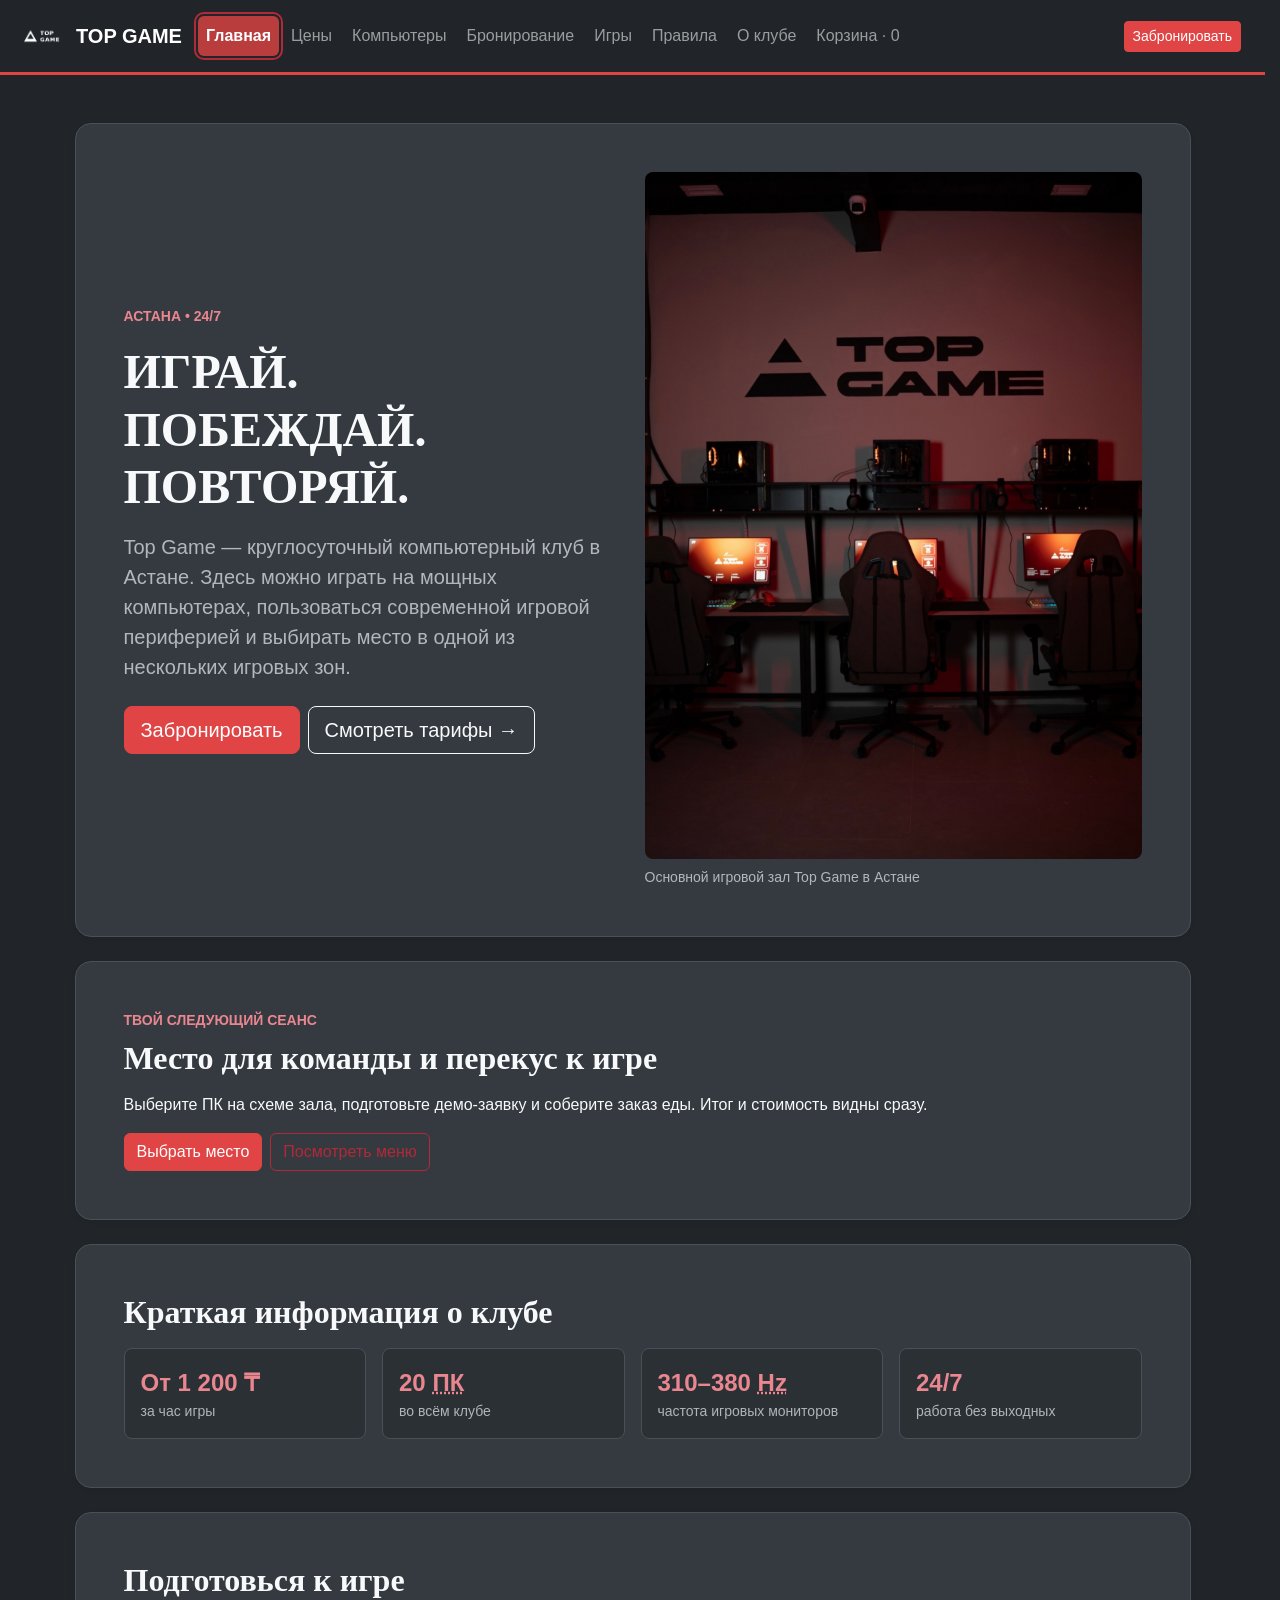
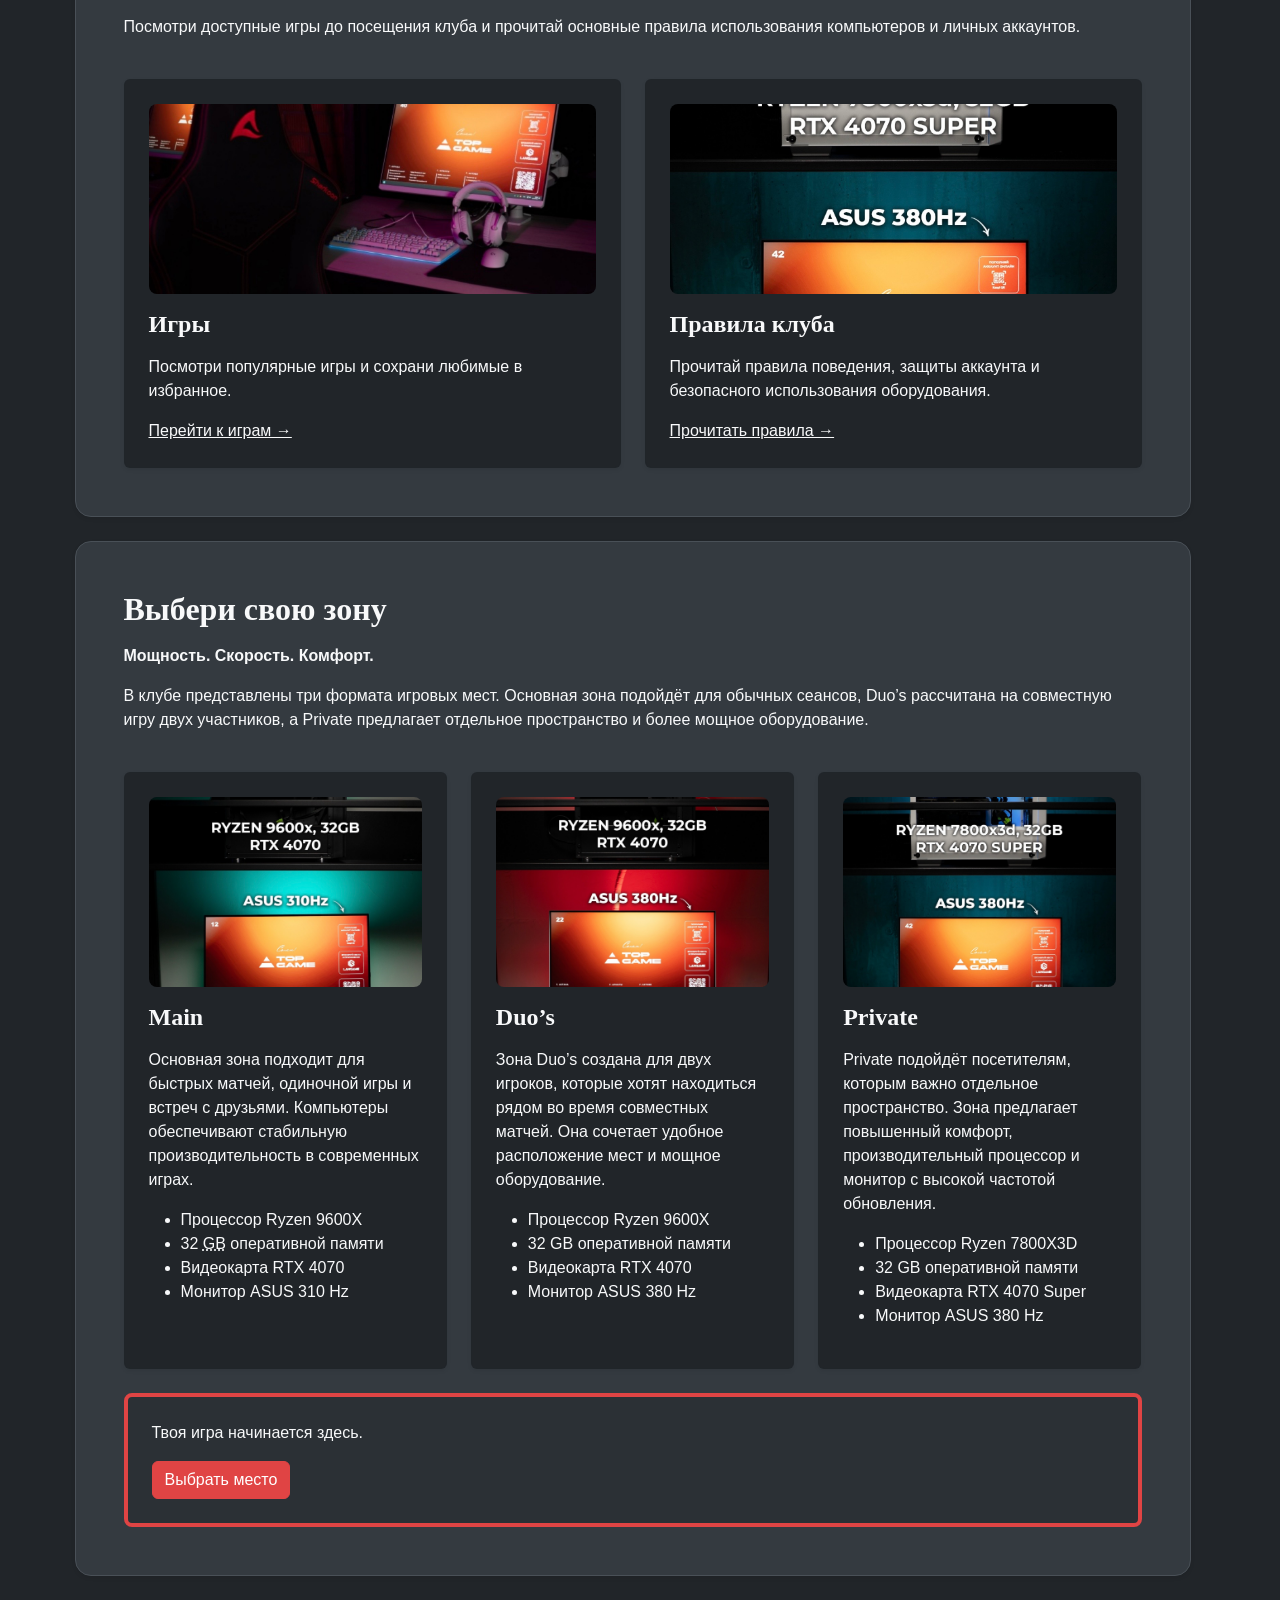
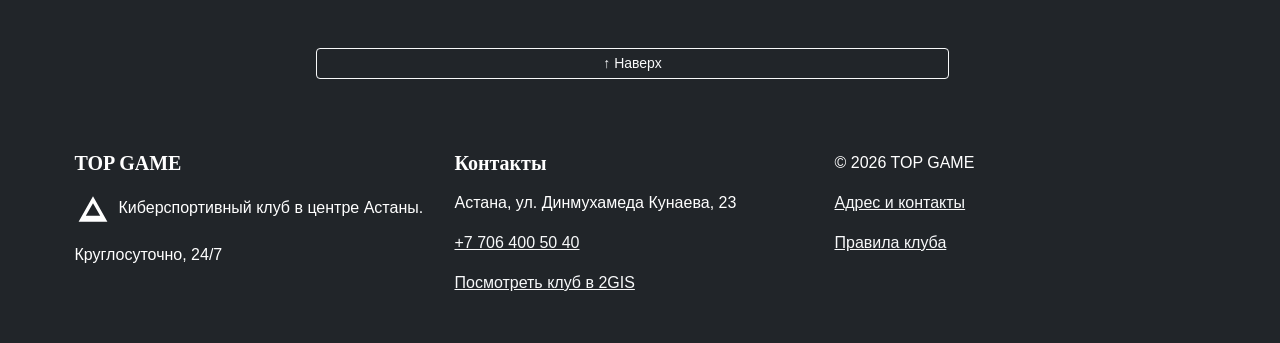
==== commit c45f1542: "Expand the games catalog and show booking tariffs on Prices" ====
--- a/index.html
+++ b/index.html
@@ -52,7 +52,7 @@
                 </p>
                         <nav aria-label="Основные действия" class="d-flex flex-wrap gap-2 mt-4">
                             <a href="booking.html" class="btn btn-danger btn-lg" id="index-a-1">Забронировать</a>
-                            <a href="booking.html#tariff-selection" class="btn btn-outline-dark btn-lg" id="index-a-2">Смотреть тарифы →</a>
+                            <a href="prices.html#tariffs" class="btn btn-outline-dark btn-lg" id="index-a-2">Смотреть тарифы →</a>
                         </nav>
                     </header>
                     <figure class="mb-0 col-12 col-lg-6" id="index-figure-1">
--- a/css/base.css
+++ b/css/base.css
@@ -20,6 +20,10 @@
 h3,
 .card-title {
     font-family: Georgia, "Times New Roman", serif;
+}
+
+@media (prefers-reduced-motion: no-preference) {
+    main { animation: fade-in 320ms var(--motion-ease); }
 }
 
 /* Use the club red for primary actions and provide a clear hover shade. */
@@ -153,6 +157,46 @@
 .favorite-notice-close, .favorite-notice-close:is(:hover, :focus-visible, :active) { color: inherit; }
 .favorite-notice-close:hover { background: rgba(0, 0, 0, 0.08); }
 .favorite-notice-close:focus-visible { outline: 2px solid currentColor; }
+.favorite-notice {
+    position: fixed;
+    z-index: 1090;
+    inset-inline-end: max(1rem, env(safe-area-inset-right));
+    inset-block-end: max(1rem, env(safe-area-inset-bottom));
+    width: min(28rem, calc(100% - 2rem));
+    box-shadow: 0 0.6rem 1.6rem rgb(0 0 0 / 25%);
+    opacity: 0;
+    visibility: hidden;
+    transform: translateY(0.55rem) scale(0.97);
+    transition: opacity 260ms ease, transform var(--motion-panel) var(--motion-ease),
+                visibility var(--motion-panel) allow-discrete;
+}
+.favorite-notice.is-visible {
+    opacity: 1;
+    visibility: visible;
+    transform: none;
+}
+.favorite-notice p { overflow-wrap: anywhere; }
+.favorite-heart svg { transition: fill var(--motion-fast) ease, stroke var(--motion-fast) ease; }
+.favorite-burst {
+    position: absolute;
+    inset: 0;
+    pointer-events: none;
+}
+.favorite-spark {
+    position: absolute;
+    top: calc(50% - 2px);
+    left: calc(50% - 2px);
+    width: 4px;
+    height: 4px;
+    border-radius: 50%;
+    background: #f35e73;
+    animation: favorite-spark 460ms var(--motion-ease) both;
+}
+.favorite-spark:nth-child(even) { background: #b02a37; }
+@keyframes favorite-spark {
+    from { opacity: 1; transform: rotate(var(--spark-angle)) translateX(11px) scale(0.75); }
+    to { opacity: 0; transform: rotate(var(--spark-angle)) translateX(26px) scale(1.25); }
+}
 #game-cards > div {
     animation: reveal-content 320ms var(--motion-ease);
 }
@@ -182,6 +226,9 @@
 }
 .booking-panel .form-control, .booking-panel .form-select { min-height: 2.75rem; }
 .booking-panel .form-label { font-weight: 600; }
+#booking-tariff {
+    transition: border-color var(--motion-fast) ease, box-shadow var(--motion-fast) ease;
+}
 .booking-rooms { display: grid; gap: 0.65rem; }
 .booking-room {
     scroll-margin-top: 1rem;
@@ -201,7 +248,14 @@
     padding: 0.25rem;
     font-size: 0.84rem;
     line-height: 1.2;
-}
+    transition: background-color var(--motion-panel) var(--motion-ease),
+                border-color var(--motion-panel) var(--motion-ease),
+                box-shadow var(--motion-panel) var(--motion-ease),
+                color var(--motion-fast) ease,
+                transform var(--motion-fast) var(--motion-ease);
+}
+.booking-seat:not(:disabled):active { transform: scale(0.965); }
+.booking-seat-feedback { min-height: 1.5em; }
 .booking-seat[data-seat-state="available"] {
     --bs-btn-color: #eff1f6;
     --bs-btn-border-color: #676d7b;
@@ -242,17 +296,32 @@
 }
 
 .booking-tabs:not([hidden]) {
+    --tab-inset: 0.4rem;
+    --tab-gap: 0.4rem;
+    position: relative;
     display: grid;
     grid-auto-flow: column;
     grid-auto-columns: minmax(0, 1fr);
-    gap: 0.4rem;
-    padding: 0.4rem;
+    gap: var(--tab-gap);
+    padding: var(--tab-inset);
     background: var(--bs-tertiary-bg);
     border: 1px solid var(--bs-border-color);
     border-radius: 0.85rem;
     scroll-margin-top: 1rem;
 }
+.booking-tabs::before {
+    content: '';
+    position: absolute;
+    inset: var(--tab-inset) auto var(--tab-inset) var(--tab-inset);
+    width: calc((100% - 2 * var(--tab-inset) - (var(--tab-count) - 1) * var(--tab-gap)) / var(--tab-count));
+    transform: translateX(calc(var(--active-tab, 0) * (100% + var(--tab-gap))));
+    background: #b02a37;
+    border-radius: var(--bs-border-radius);
+    pointer-events: none;
+    transition: transform var(--motion-panel) var(--motion-ease);
+}
 .booking-tabs .btn {
+    position: relative;
     min-height: 2.75rem;
     color: var(--bs-emphasis-color);
     font-weight: 600;
@@ -261,7 +330,7 @@
 }
 .booking-tabs .btn:hover { background: var(--bs-secondary-bg); }
 .booking-tabs .btn[aria-selected="true"] {
-    background: #b02a37;
+    background: transparent;
     color: #fff;
 }
 
@@ -300,6 +369,63 @@
 .rules-disclosures details + details { margin-top: 0.45rem; }
 .rules-disclosures summary { cursor: pointer; font-weight: 600; }
 .rules-disclosures details > p { margin: 0.5rem 0 0; }
+
+@media (prefers-reduced-motion: no-preference) {
+    .rules-disclosures details[open] > :not(summary),
+    details.rules-disclosures[open] > :not(summary) {
+        animation: fade-in 280ms ease-out;
+    }
+    @supports selector(details::details-content) and (interpolate-size: allow-keywords) {
+        :is(.rules-disclosures details, details.rules-disclosures)::details-content {
+            interpolate-size: allow-keywords;
+            block-size: 0;
+            overflow: clip;
+            opacity: 0;
+            transition: block-size var(--motion-panel) var(--motion-ease),
+                        opacity var(--motion-fast) ease,
+                        content-visibility var(--motion-panel) allow-discrete;
+        }
+        :is(.rules-disclosures details, details.rules-disclosures)[open]::details-content {
+            block-size: auto;
+            opacity: 1;
+        }
+        .rules-disclosures details[open] > :not(summary),
+        details.rules-disclosures[open] > :not(summary) { animation: none; }
+    }
+}
+
+@supports (appearance: base-select) and selector(::picker(select)) {
+    #booking-tariff, #booking-tariff::picker(select) { appearance: base-select; }
+    #booking-tariff {
+        background-image: none;
+        padding-inline: 0.75rem;
+    }
+    #booking-tariff::picker(select) {
+        margin-block: 0.3rem;
+        color: var(--bs-body-color);
+        background: var(--bs-body-bg);
+        border: 1px solid var(--bs-border-color);
+        border-radius: var(--bs-border-radius);
+        box-shadow: 0 0.5rem 1.25rem rgb(0 0 0 / 28%);
+    }
+    #booking-tariff option { padding: 0.55rem 0.75rem; }
+    #booking-tariff option:checked { font-weight: 700; }
+    @media (prefers-reduced-motion: no-preference) {
+        #booking-tariff::picker(select) {
+            opacity: 0;
+            transform: translateY(-0.35rem);
+            transition: opacity 280ms ease, transform 320ms var(--motion-ease),
+                        display 320ms allow-discrete, overlay 320ms allow-discrete;
+        }
+        #booking-tariff:open::picker(select) { opacity: 1; transform: none; }
+        @starting-style {
+            #booking-tariff:open::picker(select) {
+                opacity: 0;
+                transform: translateY(-0.35rem);
+            }
+        }
+    }
+}
 #departure-list label { display: block; padding-block: 0.35rem; cursor: pointer; }
 
 .food-cart-dialog {
@@ -354,15 +480,18 @@
     text-align: center;
 }
 .about-stats dt { font-size: clamp(1.2rem, 2.4vw, 1.6rem); }
+html { scrollbar-gutter: stable; }
 body:has(.food-cart-dialog[open]) { overflow: hidden; }
 
 @media (prefers-reduced-motion: reduce) {
-    .navbar .nav-link, main .card, .favorite-heart, .club-stat,
-    .booking-tabs .btn, .food-cart-dialog, .food-cart-dialog::backdrop {
+    .navbar .nav-link, main .card, .favorite-heart, .favorite-heart svg, .favorite-notice, .club-stat,
+    .booking-tabs .btn, .booking-tabs::before, .booking-seat, #booking-tariff,
+    .food-cart-dialog, .food-cart-dialog::backdrop {
         transition: none;
     }
-    main .card:hover, .favorite-heart:hover, .favorite-heart:active { transform: none; }
-    #game-cards > div, #booking-content [role="tabpanel"]:not([hidden]),
+    main .card:hover, .favorite-heart:hover, .favorite-heart:active,
+    .booking-seat:not(:disabled):active { transform: none; }
+    #game-cards > div, .favorite-spark, #booking-content [role="tabpanel"]:not([hidden]),
     .food-cart-dialog[open], .food-cart-dialog[open]::backdrop {
         animation: none;
     }
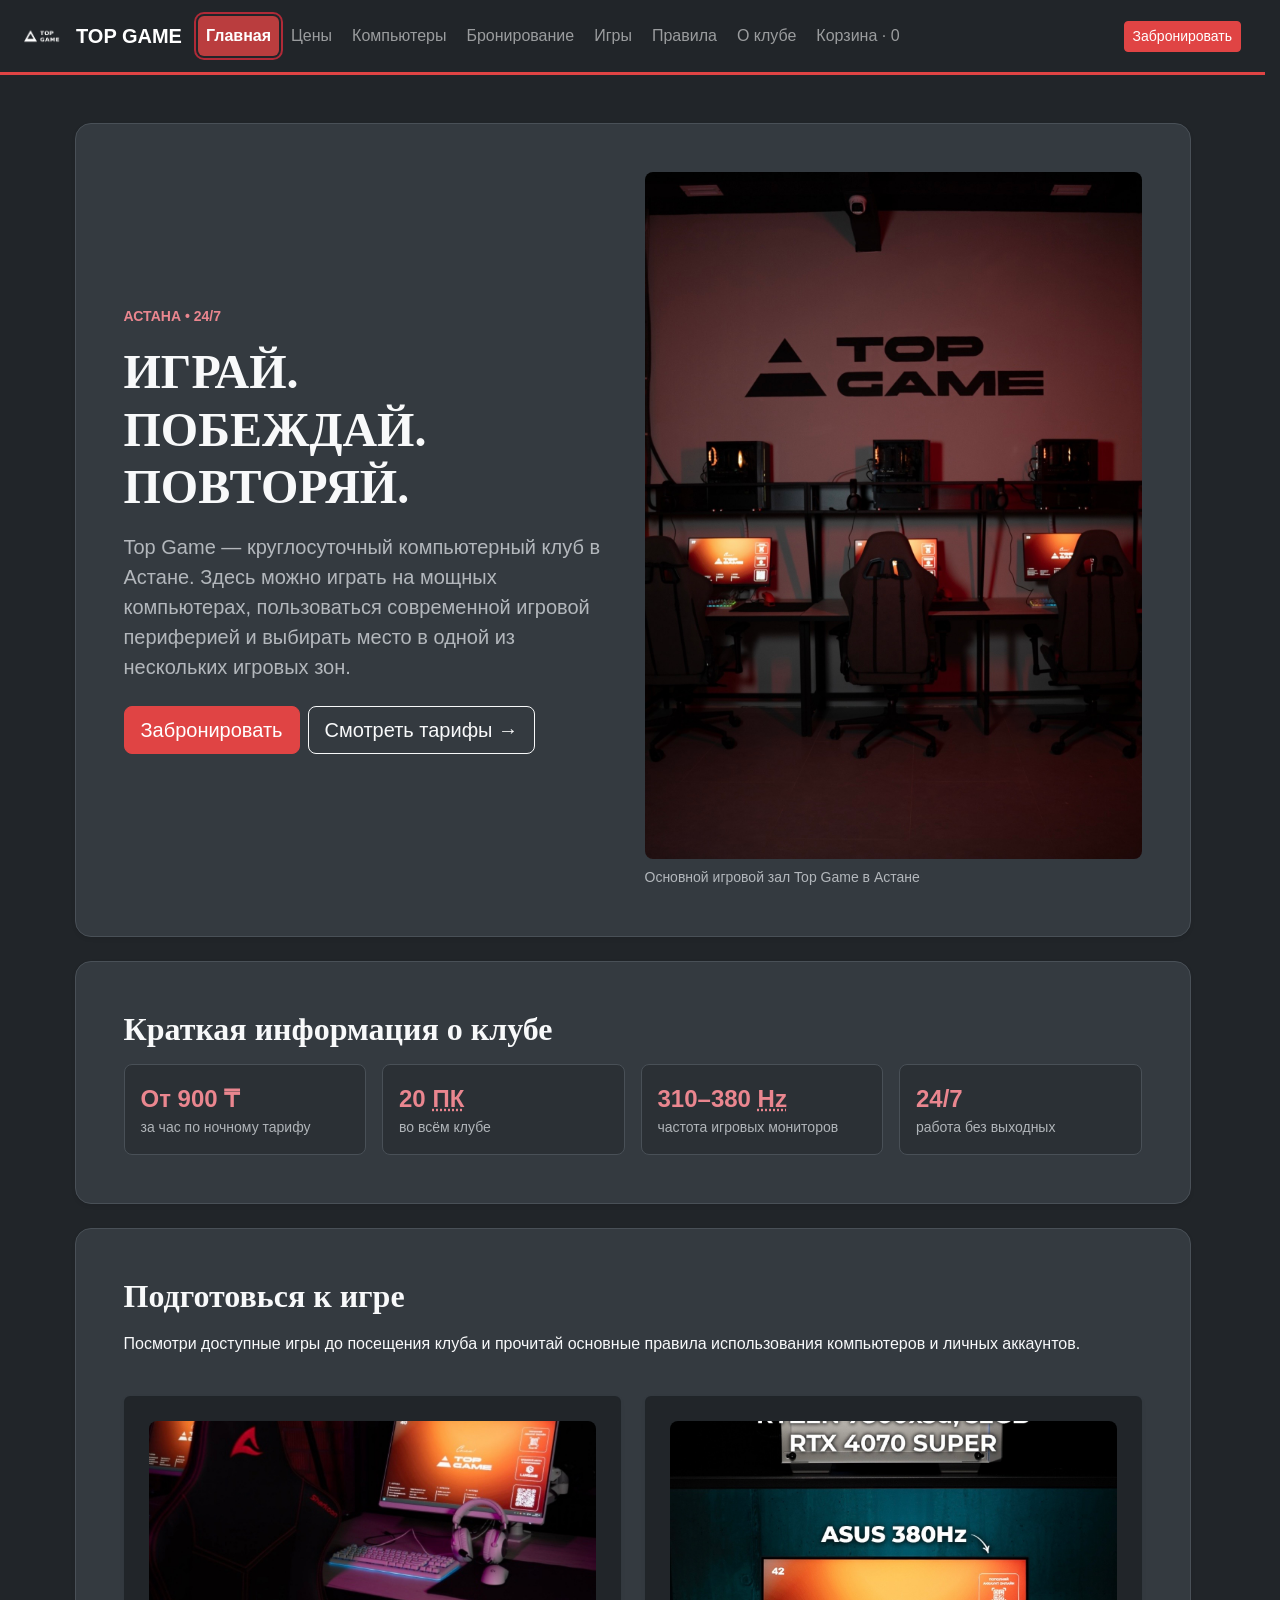
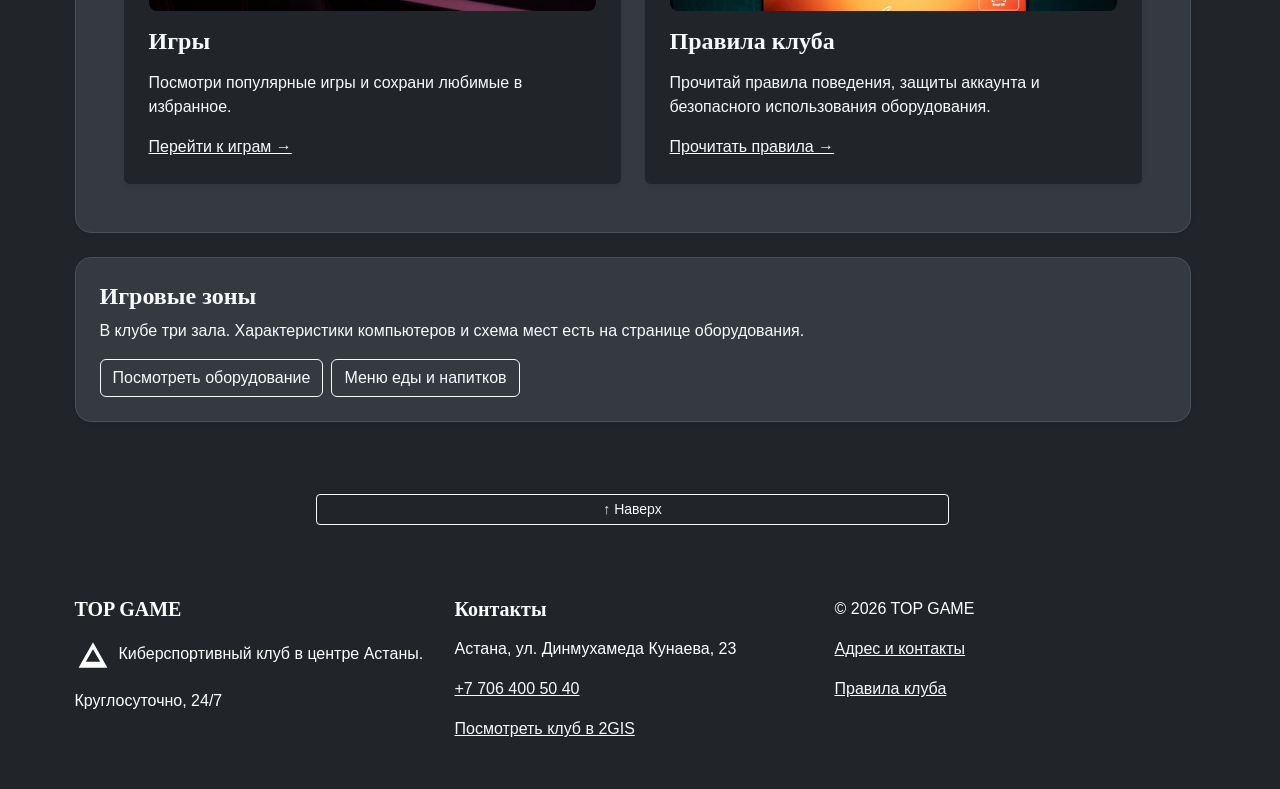
==== commit 029e32e3: "Resolve site audit findings and refresh defense checks" ====
--- a/index.html
+++ b/index.html
@@ -9,7 +9,7 @@
         <!-- Bootstrap supplies the layout; only CSS is used. -->
         <link rel="stylesheet" href="css/bootstrap.min.css">
         <link rel="stylesheet" href="css/base.css">
-        <script src="https://code.jquery.com/jquery-3.7.1.min.js" integrity="sha256-/JqT3SQfawRcv/BIHPThkBvs0OEvtFFmqPF/lYI/Cxo=" crossorigin="anonymous" defer></script>
+        <script src="js/vendor/jquery-3.7.1.min.js" defer></script>
         <script src="js/data.js" defer></script>
         <script src="js/logic.js" defer></script>
         <script src="js/main.js" defer></script>
@@ -66,8 +66,8 @@
                 <ul class="row g-3 list-unstyled mb-0">
                     <li class="col-12 col-sm-6 col-lg-3">
                         <div class="border rounded-3 p-3 h-100 bg-body-tertiary club-stat">
-                            <strong class="d-block text-danger fs-4 fw-bold">От 1 200 ₸</strong>
-                            <span class="d-block text-body-secondary small">за час игры</span>
+                            <strong class="d-block text-danger fs-4 fw-bold" id="home-night-price">От 900 ₸</strong>
+                            <span class="d-block text-body-secondary small">за час по ночному тарифу</span>
                         </div>
                     </li>
                     <li class="col-12 col-sm-6 col-lg-3">
@@ -130,85 +130,13 @@
                     </div>
                 </div>
             </section>
-            <section id="gaming-zones" class="bg-white border rounded-4 p-3 p-md-4 p-lg-5 mb-4 shadow-sm">
-                <header>
-                    <h2 class="fw-bold h2 mb-3">Выбери свою зону</h2>
-                    <p class="mb-3">
-                        <strong>Мощность. Скорость. Комфорт.</strong>
-                    </p>
-                    <p class="mb-3">
-                    В клубе представлены три формата игровых мест. Основная
-                    зона подойдёт для обычных сеансов, Duo’s рассчитана на
-                    совместную игру двух участников, а Private предлагает
-                    отдельное пространство и более мощное оборудование.
-                </p>
-                </header>
-                <!-- div используется только для расположения самостоятельных статей в сетке и не заменяет смысловой раздел -->
-                <!-- Bootstrap Cards / grid: official card and card-body markup adapted to existing club content; semantic articles and figures retained. https://getbootstrap.com/docs/5.3/components/card/ -->
-                <div class="mt-1 row g-4">
-                    <div class="col-12 col-md-6 col-lg-4">
-                        <article class="card h-100 shadow-sm" id="index-article-3">
-                            <div class="card-body p-3 p-lg-4">
-                                <img src="images/main-zone.jpg" alt="Компьютерное место в основной зоне Main" class="w-100 object-fit-cover rounded-3 mb-3" height="190">
-                                <h3 class="fw-bold h4 mb-3 card-title">Main</h3>
-                                <p class="mb-3 card-text">
-                        Основная зона подходит для быстрых матчей, одиночной
-                        игры и встреч с друзьями. Компьютеры обеспечивают
-                        стабильную производительность в современных играх.
-                    </p>
-                                <ul>
-                                    <li>Процессор Ryzen 9600X</li>
-                                    <li>32 <abbr title="гигабайта">GB</abbr> оперативной памяти</li>
-                                    <li>Видеокарта RTX 4070</li>
-                                    <li>Монитор ASUS 310 Hz</li>
-                                </ul>
-                            </div>
-                        </article>
-                    </div>
-                    <div class="col-12 col-md-6 col-lg-4">
-                        <article class="card h-100 shadow-sm" id="index-article-4">
-                            <div class="card-body p-3 p-lg-4">
-                                <img src="images/duos-zone.jpg" alt="Два компьютерных места в игровой зоне Duo’s" class="w-100 object-fit-cover rounded-3 mb-3" height="190">
-                                <h3 class="fw-bold h4 mb-3 card-title">Duo’s</h3>
-                                <p class="mb-3 card-text">
-                        Зона Duo’s создана для двух игроков, которые хотят
-                        находиться рядом во время совместных матчей. Она
-                        сочетает удобное расположение мест и мощное оборудование.
-                    </p>
-                                <ul>
-                                    <li>Процессор Ryzen 9600X</li>
-                                    <li>32 GB оперативной памяти</li>
-                                    <li>Видеокарта RTX 4070</li>
-                                    <li>Монитор ASUS 380 Hz</li>
-                                </ul>
-                            </div>
-                        </article>
-                    </div>
-                    <div class="col-12 col-md-6 col-lg-4">
-                        <article class="card h-100 shadow-sm" id="index-article-5">
-                            <div class="card-body p-3 p-lg-4">
-                                <img src="images/private-zone.jpg" alt="Компьютерное место в приватной зоне Private" class="w-100 object-fit-cover rounded-3 mb-3" height="190">
-                                <h3 class="fw-bold h4 mb-3 card-title">Private</h3>
-                                <p class="mb-3 card-text">
-                        Private подойдёт посетителям, которым важно отдельное
-                        пространство. Зона предлагает повышенный комфорт,
-                        производительный процессор и монитор с высокой
-                        частотой обновления.
-                    </p>
-                                <ul>
-                                    <li>Процессор Ryzen 7800X3D</li>
-                                    <li>32 GB оперативной памяти</li>
-                                    <li>Видеокарта RTX 4070 Super</li>
-                                    <li>Монитор ASUS 380 Hz</li>
-                                </ul>
-                            </div>
-                        </article>
-                    </div>
+            <section id="gaming-zones" class="bg-white border rounded-4 p-3 p-md-4 mb-4 shadow-sm">
+                <h2 class="h4 fw-bold mb-2">Игровые зоны</h2>
+                <p class="mb-3">В клубе три зала. Характеристики компьютеров и схема мест есть на странице оборудования.</p>
+                <div class="d-flex flex-wrap gap-2">
+                    <a href="computers.html#computers-section-2" class="btn btn-outline-secondary">Посмотреть оборудование</a>
+                    <a href="booking.html#food-menu" class="btn btn-outline-secondary">Меню еды и напитков</a>
                 </div>
-                <footer class="bg-body-tertiary border border-start border-danger border-4 rounded-3 p-3 p-md-4 mt-4">
-                    <p class="mb-3">Твоя игра начинается здесь.</p>
-                    <a href="booking.html" class="btn btn-danger" id="index-a-5">Выбрать место</a>
-                </footer>
             </section>
         </main>
         <a href="#page-top" class="btn btn-outline-dark btn-sm d-block mx-auto mb-4 w-50" id="index-a-6">↑ Наверх</a>
--- a/css/base.css
+++ b/css/base.css
@@ -430,7 +430,15 @@
 
 .food-cart-dialog {
     width: min(35rem, calc(100% - 2rem));
+    max-height: min(42rem, calc(100vh - 2rem));
     max-height: min(42rem, calc(100dvh - 2rem));
+    flex-direction: column;
+    overflow: hidden;
+}
+.food-cart-dialog[open] { display: flex; }
+.food-cart-header { flex-shrink: 0; }
+.food-cart-body {
+    min-height: 0;
     overflow: auto;
     overscroll-behavior: contain;
 }
